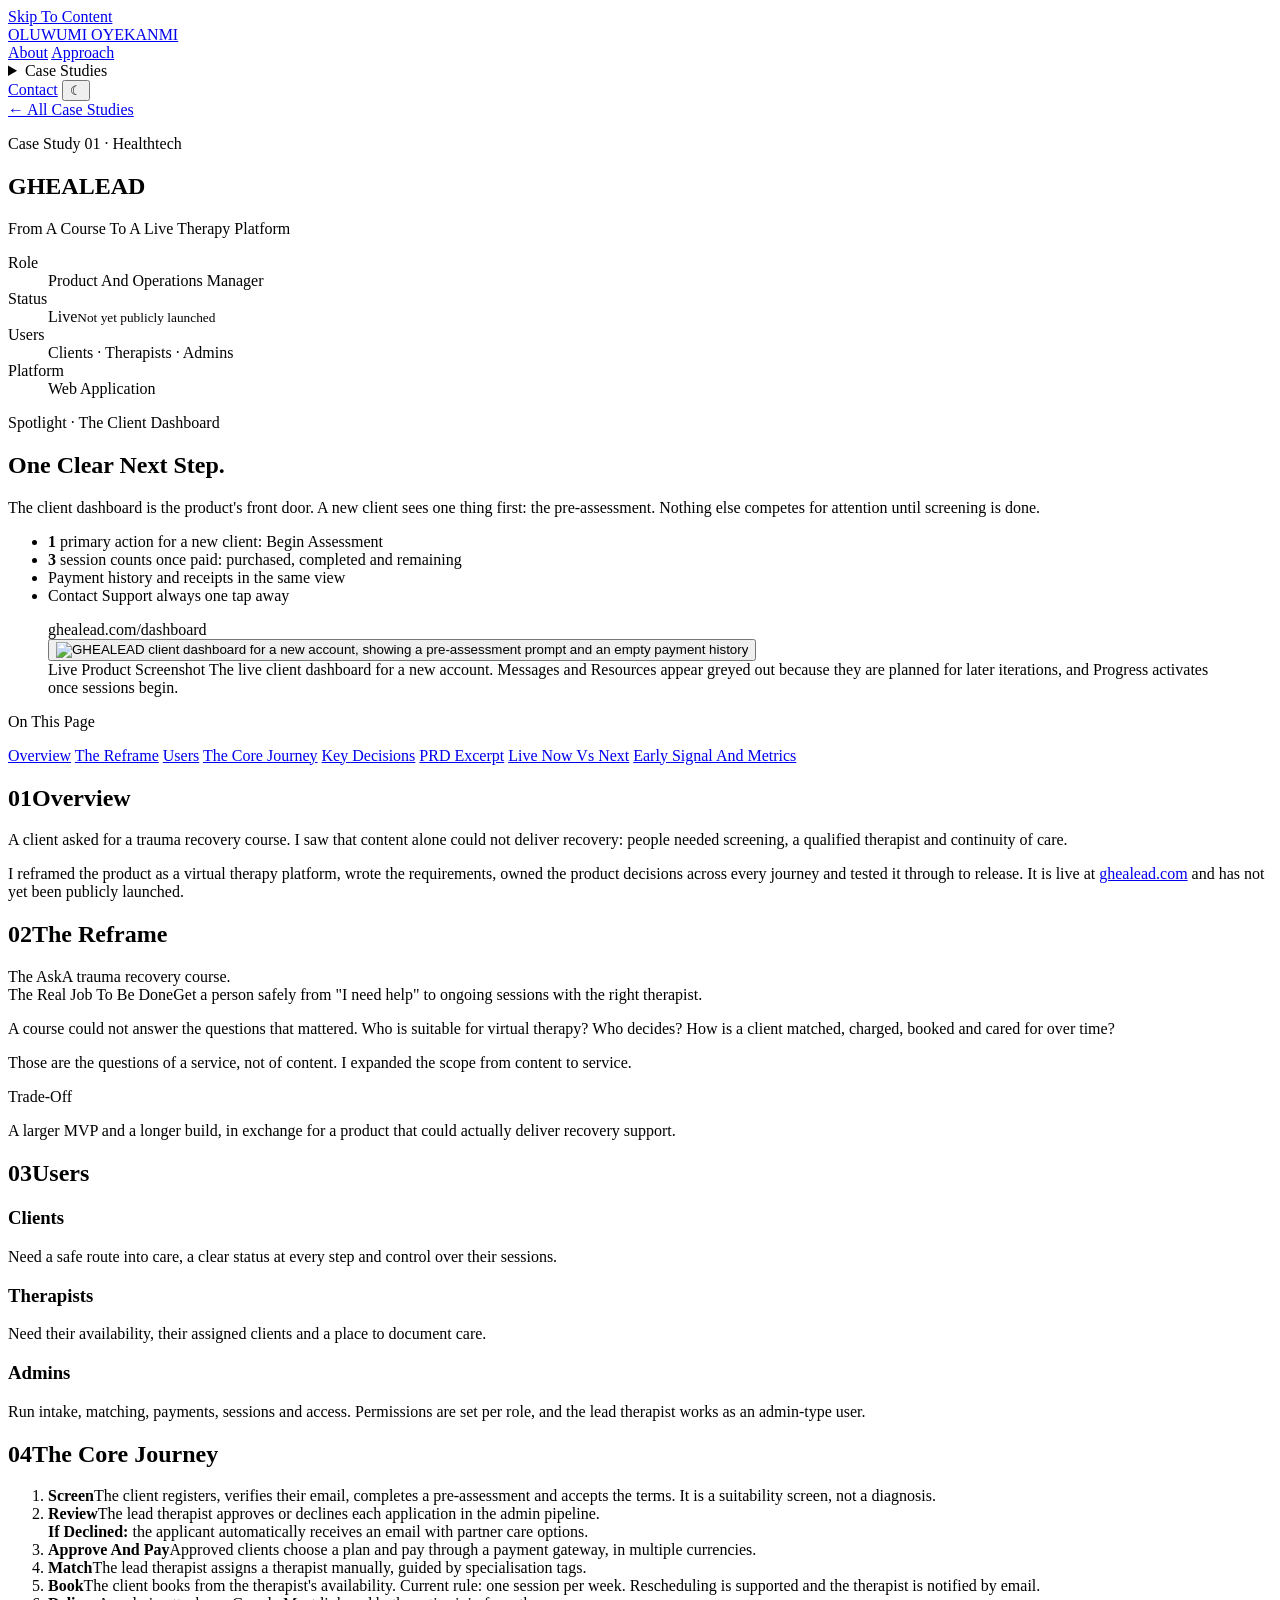
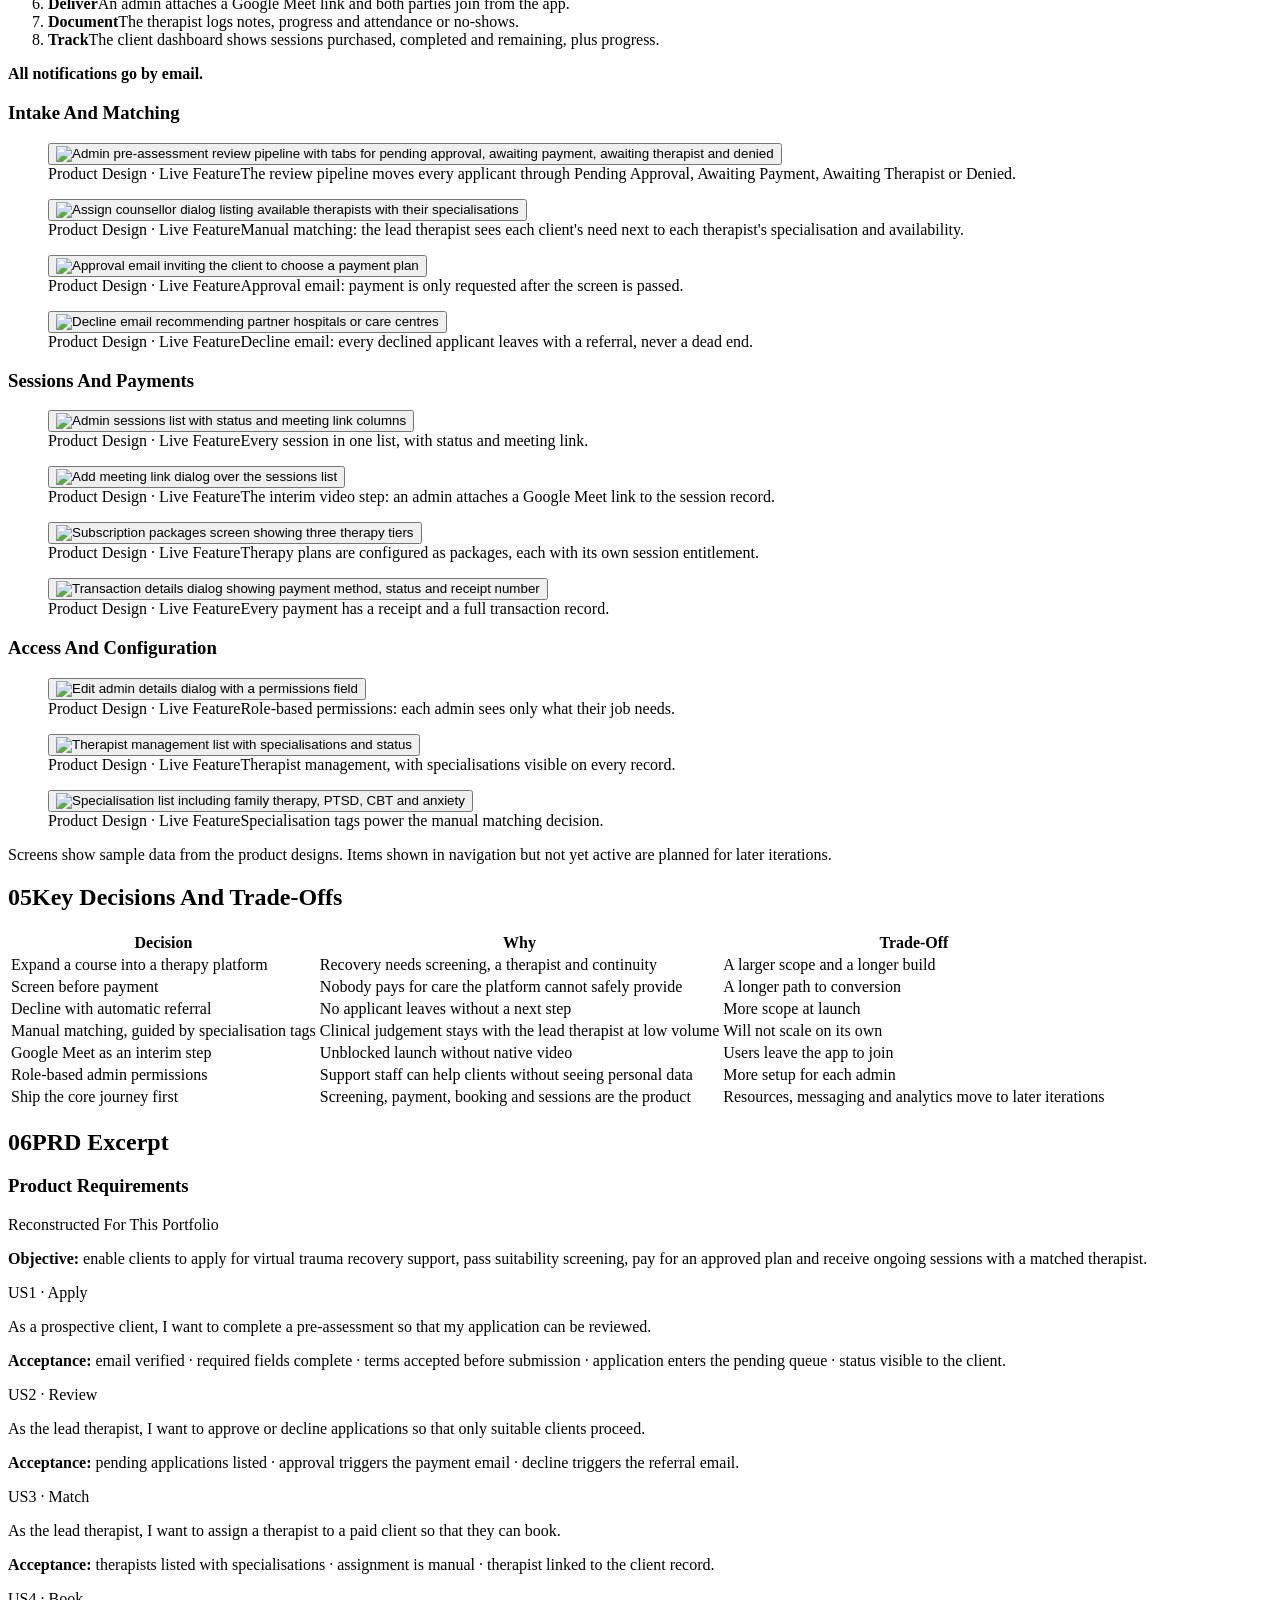
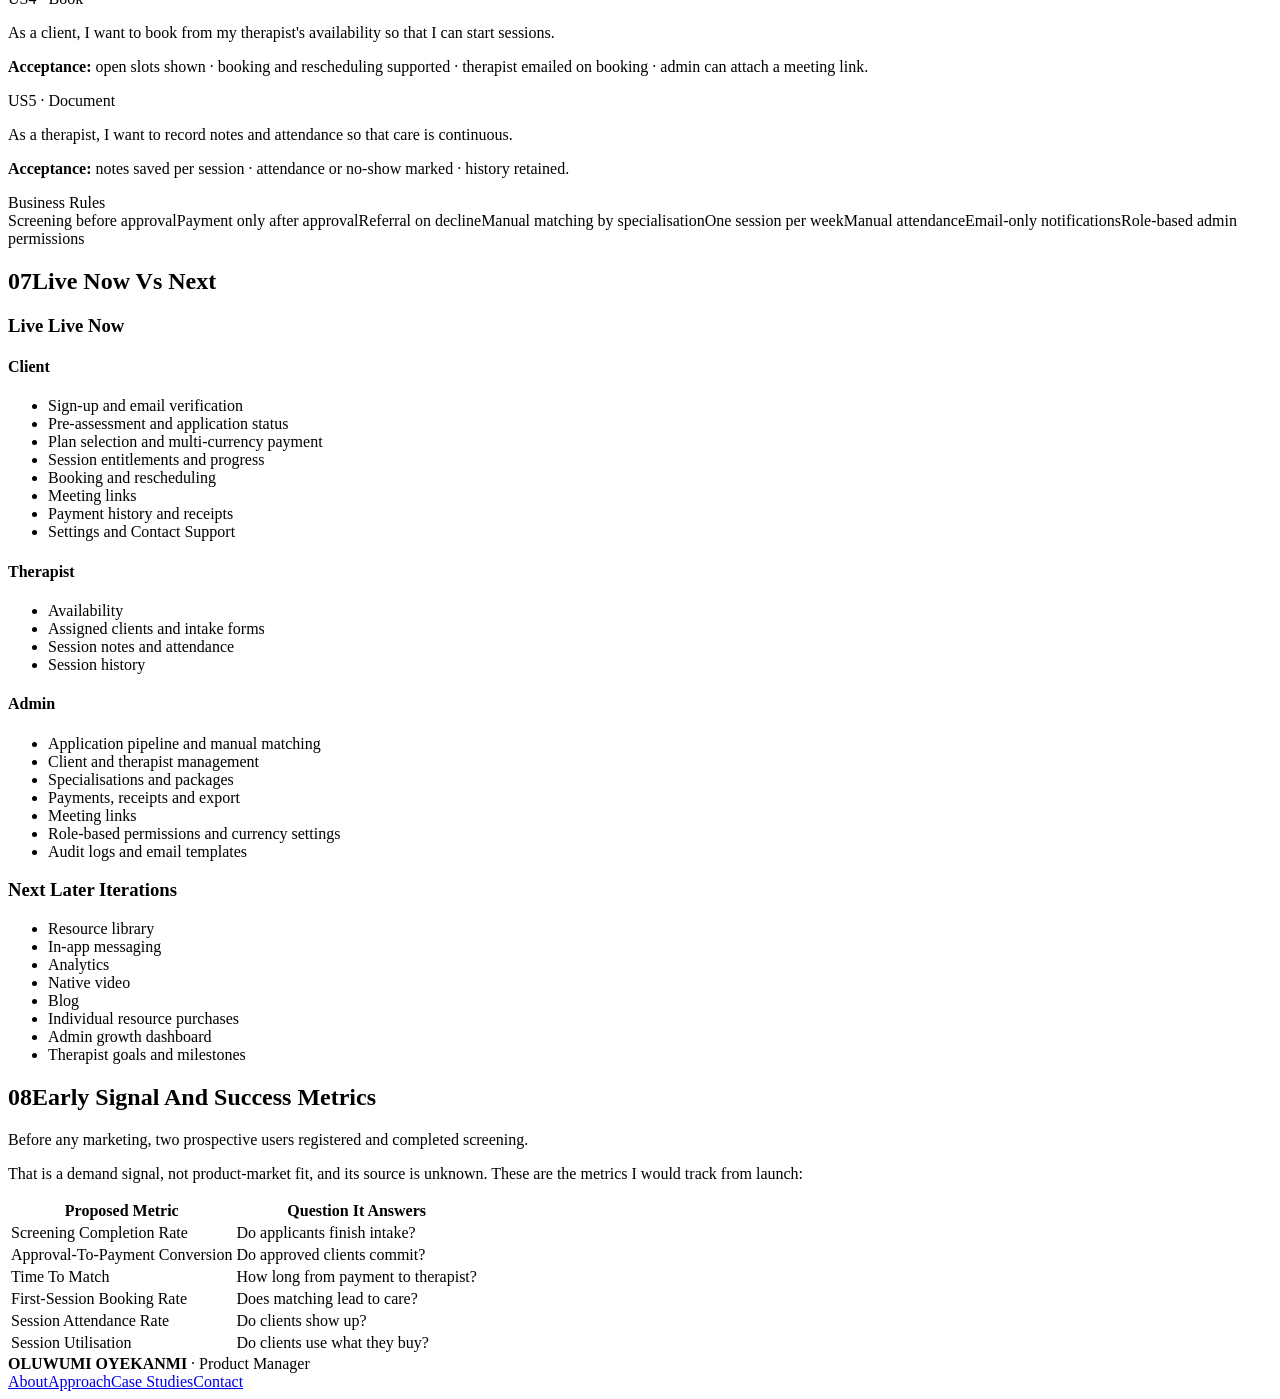
==== case-studies/ghealead.html @ 5e308096 "Add files via upload" ====
<!doctype html>
<html lang="en">
<head>
<meta charset="utf-8">
<meta name="viewport" content="width=device-width, initial-scale=1, viewport-fit=cover">
<title>GHEALEAD Case Study · Oluwumi Oyekanmi</title>
<meta name="claude:viewport-fit-sides" content="cover">
<meta name="description" content="How I reframed a trauma recovery course into a live virtual therapy platform: requirements, product decisions, MVP scope and launch metrics.">
<meta property="og:title" content="GHEALEAD Case Study · Oluwumi Oyekanmi">
<meta property="og:description" content="From a course to a live therapy platform.">
<link rel="preconnect" href="https://fonts.googleapis.com">
<link rel="preconnect" href="https://fonts.gstatic.com" crossorigin>
<link rel="stylesheet" href="https://fonts.googleapis.com/css2?family=Bricolage+Grotesque:opsz,wght@12..96,500..800&family=IBM+Plex+Mono:wght@400;500;600&family=Public+Sans:ital,wght@0,400;0,500;0,600;0,700;1,400&display=swap">
<link rel="stylesheet" href="../assets/css/style.css">
</head>
<body data-base="../">
<a class="skip" href="#main">Skip To Content</a>

<header class="site-header">
  <div class="wrap">
    <a class="brand" href="../">OLUWUMI OYEKANMI</a>
    <nav class="nav" aria-label="Main">
      <a class="hide-sm" href="../#about">About</a>
      <a class="hide-sm" href="../#approach">Approach</a>
      <details class="dropdown">
        <summary>Case Studies</summary>
        <div class="dropdown-menu" data-case-menu></div>
      </details>
      <a href="../#contact">Contact</a>
      <button class="theme-toggle" type="button" aria-label="Switch Theme">&#9790;</button>
    </nav>
  </div>
</header>

<main id="main">
  <section class="cs-hero">
    <div class="wrap">
      <a class="back" href="../#work">&larr; All Case Studies</a>
      <p class="eyebrow">Case Study 01 · Healthtech</p>
      <h1>GHEALEAD</h1>
      <p class="cs-sub">From A Course To A Live Therapy Platform</p>
      <dl class="cs-meta">
        <div><dt>Role</dt><dd>Product And Operations Manager</dd></div>
        <div><dt>Status</dt><dd><span class="status status-live">Live</span><small>Not yet publicly launched</small></dd></div>
        <div><dt>Users</dt><dd>Clients · Therapists · Admins</dd></div>
        <div><dt>Platform</dt><dd>Web Application</dd></div>
      </dl>
    </div>
  </section>


  <section class="spotlight">
    <div class="wrap">
      <div class="spot-text">
        <p class="eyebrow" style="color: var(--coral-ink)">Spotlight · The Client Dashboard</p>
        <h2>One Clear Next Step.</h2>
        <p>The client dashboard is the product's front door. A new client sees one thing first: the pre-assessment. Nothing else competes for attention until screening is done.</p>
        <ul class="spot-points">
          <li><b>1</b> primary action for a new client: Begin Assessment</li>
          <li><b>3</b> session counts once paid: purchased, completed and remaining</li>
          <li>Payment history and receipts in the same view</li>
          <li>Contact Support always one tap away</li>
        </ul>
      </div>
      <figure class="figure spot-visual">
        <div class="browser">
          <div class="browser-bar"><i></i><i></i><i></i><span>ghealead.com/dashboard</span></div>
          <button class="shot" type="button" aria-label="Enlarge screenshot"><img src="../assets/img/ghealead/client-dashboard.webp" alt="GHEALEAD client dashboard for a new account, showing a pre-assessment prompt and an empty payment history" width="1920" height="968"></button>
        </div>
        <figcaption>
          <span class="tagline"><span class="src src-real">Live Product Screenshot</span></span>
          <span>The live client dashboard for a new account. Messages and Resources appear greyed out because they are planned for later iterations, and Progress activates once sessions begin.</span>
        </figcaption>
      </figure>
    </div>
  </section>

  <div class="wrap cs-layout">
    <nav class="toc" aria-label="On This Page">
      <p>On This Page</p>
      <a href="#overview">Overview</a>
      <a href="#reframe">The Reframe</a>
      <a href="#users">Users</a>
      <a href="#journey">The Core Journey</a>
      <a href="#decisions">Key Decisions</a>
      <a href="#prd">PRD Excerpt</a>
      <a href="#scope">Live Now Vs Next</a>
      <a href="#metrics">Early Signal And Metrics</a>
    </nav>

    <article class="article">
      <section id="overview">
        <h2><span class="n">01</span>Overview</h2>
        <p class="lead">A client asked for a trauma recovery course. I saw that content alone could not deliver recovery: people needed screening, a qualified therapist and continuity of care.</p>
        <p>I reframed the product as a virtual therapy platform, wrote the requirements, owned the product decisions across every journey and tested it through to release. It is live at <a href="https://ghealead.com" rel="noopener">ghealead.com</a> and has not yet been publicly launched.</p>
      </section>

      <section id="reframe">
        <h2><span class="n">02</span>The Reframe</h2>
        <div class="reframe">
          <div><span class="k">The Ask</span><span class="v">A trauma recovery course.</span></div>
          <div class="is-real"><span class="k">The Real Job To Be Done</span><span class="v">Get a person safely from "I need help" to ongoing sessions with the right therapist.</span></div>
        </div>
        <p>A course could not answer the questions that mattered. Who is suitable for virtual therapy? Who decides? How is a client matched, charged, booked and cared for over time?</p>
        <p>Those are the questions of a service, not of content. I expanded the scope from content to service.</p>
        <div class="callout"><span class="label">Trade-Off</span><p>A larger MVP and a longer build, in exchange for a product that could actually deliver recovery support.</p></div>
      </section>

      <section id="users">
        <h2><span class="n">03</span>Users</h2>
        <div class="users">
          <div class="user"><h3>Clients</h3><p>Need a safe route into care, a clear status at every step and control over their sessions.</p></div>
          <div class="user"><h3>Therapists</h3><p>Need their availability, their assigned clients and a place to document care.</p></div>
          <div class="user"><h3>Admins</h3><p>Run intake, matching, payments, sessions and access. Permissions are set per role, and the lead therapist works as an admin-type user.</p></div>
        </div>
      </section>

      <section id="journey">
        <h2><span class="n">04</span>The Core Journey</h2>
        <ol class="journey">
          <li><b>Screen</b><span>The client registers, verifies their email, completes a pre-assessment and accepts the terms. It is a suitability screen, not a diagnosis.</span></li>
          <li><b>Review</b><span>The lead therapist approves or declines each application in the admin pipeline.</span>
            <div class="branch"><b>If Declined:</b> the applicant automatically receives an email with partner care options.</div></li>
          <li><b>Approve And Pay</b><span>Approved clients choose a plan and pay through a payment gateway, in multiple currencies.</span></li>
          <li><b>Match</b><span>The lead therapist assigns a therapist manually, guided by specialisation tags.</span></li>
          <li><b>Book</b><span>The client books from the therapist's availability. Current rule: one session per week. Rescheduling is supported and the therapist is notified by email.</span></li>
          <li><b>Deliver</b><span>An admin attaches a Google Meet link and both parties join from the app.</span></li>
          <li><b>Document</b><span>The therapist logs notes, progress and attendance or no-shows.</span></li>
          <li><b>Track</b><span>The client dashboard shows sessions purchased, completed and remaining, plus progress.</span></li>
        </ol>
        <p><strong>All notifications go by email.</strong></p>

        <h3>Intake And Matching</h3>
        <div class="gallery two">
          <figure class="figure">
            <button class="shot" type="button" aria-label="Enlarge screenshot"><img src="../assets/img/ghealead/admin-preassessment-pending.webp" alt="Admin pre-assessment review pipeline with tabs for pending approval, awaiting payment, awaiting therapist and denied" width="1431" height="1015" loading="lazy"></button>
            <figcaption><span class="tagline"><span class="src src-real">Product Design · Live Feature</span></span><span>The review pipeline moves every applicant through Pending Approval, Awaiting Payment, Awaiting Therapist or Denied.</span></figcaption>
          </figure>
          <figure class="figure">
            <button class="shot" type="button" aria-label="Enlarge screenshot"><img src="../assets/img/ghealead/admin-assign-therapist.webp" alt="Assign counsellor dialog listing available therapists with their specialisations" width="1430" height="1017" loading="lazy"></button>
            <figcaption><span class="tagline"><span class="src src-real">Product Design · Live Feature</span></span><span>Manual matching: the lead therapist sees each client's need next to each therapist's specialisation and availability.</span></figcaption>
          </figure>
        </div>
        <div class="email-pair">
          <figure class="figure">
            <button class="shot" type="button" aria-label="Enlarge screenshot"><img src="../assets/img/ghealead/email-approved.webp" alt="Approval email inviting the client to choose a payment plan" width="679" height="907" loading="lazy"></button>
            <figcaption><span class="tagline"><span class="src src-real">Product Design · Live Feature</span></span><span>Approval email: payment is only requested after the screen is passed.</span></figcaption>
          </figure>
          <figure class="figure">
            <button class="shot" type="button" aria-label="Enlarge screenshot"><img src="../assets/img/ghealead/email-declined.webp" alt="Decline email recommending partner hospitals or care centres" width="678" height="978" loading="lazy"></button>
            <figcaption><span class="tagline"><span class="src src-real">Product Design · Live Feature</span></span><span>Decline email: every declined applicant leaves with a referral, never a dead end.</span></figcaption>
          </figure>
        </div>

        <h3>Sessions And Payments</h3>
        <div class="gallery two">
          <figure class="figure">
            <button class="shot" type="button" aria-label="Enlarge screenshot"><img src="../assets/img/ghealead/admin-sessions.webp" alt="Admin sessions list with status and meeting link columns" width="1442" height="1024" loading="lazy"></button>
            <figcaption><span class="tagline"><span class="src src-real">Product Design · Live Feature</span></span><span>Every session in one list, with status and meeting link.</span></figcaption>
          </figure>
          <figure class="figure">
            <button class="shot" type="button" aria-label="Enlarge screenshot"><img src="../assets/img/ghealead/admin-add-meeting-link.webp" alt="Add meeting link dialog over the sessions list" width="1442" height="1024" loading="lazy"></button>
            <figcaption><span class="tagline"><span class="src src-real">Product Design · Live Feature</span></span><span>The interim video step: an admin attaches a Google Meet link to the session record.</span></figcaption>
          </figure>
          <figure class="figure">
            <button class="shot" type="button" aria-label="Enlarge screenshot"><img src="../assets/img/ghealead/admin-packages.webp" alt="Subscription packages screen showing three therapy tiers" width="1438" height="1026" loading="lazy"></button>
            <figcaption><span class="tagline"><span class="src src-real">Product Design · Live Feature</span></span><span>Therapy plans are configured as packages, each with its own session entitlement.</span></figcaption>
          </figure>
          <figure class="figure">
            <button class="shot" type="button" aria-label="Enlarge screenshot"><img src="../assets/img/ghealead/admin-receipt.webp" alt="Transaction details dialog showing payment method, status and receipt number" width="1440" height="1023" loading="lazy"></button>
            <figcaption><span class="tagline"><span class="src src-real">Product Design · Live Feature</span></span><span>Every payment has a receipt and a full transaction record.</span></figcaption>
          </figure>
        </div>

        <h3>Access And Configuration</h3>
        <div class="gallery">
          <figure class="figure">
            <button class="shot" type="button" aria-label="Enlarge screenshot"><img src="../assets/img/ghealead/admin-edit-permissions.webp" alt="Edit admin details dialog with a permissions field" width="1442" height="1023" loading="lazy"></button>
            <figcaption><span class="tagline"><span class="src src-real">Product Design · Live Feature</span></span><span>Role-based permissions: each admin sees only what their job needs.</span></figcaption>
          </figure>
          <figure class="figure">
            <button class="shot" type="button" aria-label="Enlarge screenshot"><img src="../assets/img/ghealead/admin-therapists.webp" alt="Therapist management list with specialisations and status" width="1440" height="1025" loading="lazy"></button>
            <figcaption><span class="tagline"><span class="src src-real">Product Design · Live Feature</span></span><span>Therapist management, with specialisations visible on every record.</span></figcaption>
          </figure>
          <figure class="figure">
            <button class="shot" type="button" aria-label="Enlarge screenshot"><img src="../assets/img/ghealead/admin-specialisations.webp" alt="Specialisation list including family therapy, PTSD, CBT and anxiety" width="1440" height="1021" loading="lazy"></button>
            <figcaption><span class="tagline"><span class="src src-real">Product Design · Live Feature</span></span><span>Specialisation tags power the manual matching decision.</span></figcaption>
          </figure>
        </div>
        <p class="footnote">Screens show sample data from the product designs. Items shown in navigation but not yet active are planned for later iterations.</p>
      </section>

      <section id="decisions">
        <h2><span class="n">05</span>Key Decisions And Trade-Offs</h2>
        <div class="table-wrap">
          <table>
            <thead><tr><th>Decision</th><th>Why</th><th>Trade-Off</th></tr></thead>
            <tbody>
              <tr><td>Expand a course into a therapy platform</td><td>Recovery needs screening, a therapist and continuity</td><td>A larger scope and a longer build</td></tr>
              <tr><td>Screen before payment</td><td>Nobody pays for care the platform cannot safely provide</td><td>A longer path to conversion</td></tr>
              <tr><td>Decline with automatic referral</td><td>No applicant leaves without a next step</td><td>More scope at launch</td></tr>
              <tr><td>Manual matching, guided by specialisation tags</td><td>Clinical judgement stays with the lead therapist at low volume</td><td>Will not scale on its own</td></tr>
              <tr><td>Google Meet as an interim step</td><td>Unblocked launch without native video</td><td>Users leave the app to join</td></tr>
              <tr><td>Role-based admin permissions</td><td>Support staff can help clients without seeing personal data</td><td>More setup for each admin</td></tr>
              <tr><td>Ship the core journey first</td><td>Screening, payment, booking and sessions are the product</td><td>Resources, messaging and analytics move to later iterations</td></tr>
            </tbody>
          </table>
        </div>
      </section>

      <section id="prd">
        <h2><span class="n">06</span>PRD Excerpt</h2>
        <div class="prd">
          <div class="prd-head"><h3>Product Requirements</h3><span class="src src-diagram">Reconstructed For This Portfolio</span></div>
          <p><strong>Objective:</strong> enable clients to apply for virtual trauma recovery support, pass suitability screening, pay for an approved plan and receive ongoing sessions with a matched therapist.</p>
          <div class="story"><span class="id">US1 · Apply</span><p>As a prospective client, I want to complete a pre-assessment so that my application can be reviewed.</p><p class="ac"><strong>Acceptance:</strong> email verified · required fields complete · terms accepted before submission · application enters the pending queue · status visible to the client.</p></div>
          <div class="story"><span class="id">US2 · Review</span><p>As the lead therapist, I want to approve or decline applications so that only suitable clients proceed.</p><p class="ac"><strong>Acceptance:</strong> pending applications listed · approval triggers the payment email · decline triggers the referral email.</p></div>
          <div class="story"><span class="id">US3 · Match</span><p>As the lead therapist, I want to assign a therapist to a paid client so that they can book.</p><p class="ac"><strong>Acceptance:</strong> therapists listed with specialisations · assignment is manual · therapist linked to the client record.</p></div>
          <div class="story"><span class="id">US4 · Book</span><p>As a client, I want to book from my therapist's availability so that I can start sessions.</p><p class="ac"><strong>Acceptance:</strong> open slots shown · booking and rescheduling supported · therapist emailed on booking · admin can attach a meeting link.</p></div>
          <div class="story"><span class="id">US5 · Document</span><p>As a therapist, I want to record notes and attendance so that care is continuous.</p><p class="ac"><strong>Acceptance:</strong> notes saved per session · attendance or no-show marked · history retained.</p></div>
          <div class="story"><span class="id">Business Rules</span>
            <div class="rules"><span>Screening before approval</span><span>Payment only after approval</span><span>Referral on decline</span><span>Manual matching by specialisation</span><span>One session per week</span><span>Manual attendance</span><span>Email-only notifications</span><span>Role-based admin permissions</span></div>
          </div>
        </div>
      </section>

      <section id="scope">
        <h2><span class="n">07</span>Live Now Vs Next</h2>
        <div class="scope">
          <div class="live">
            <h3><span class="status status-live">Live</span> Live Now</h3>
            <div><h4>Client</h4><ul><li>Sign-up and email verification</li><li>Pre-assessment and application status</li><li>Plan selection and multi-currency payment</li><li>Session entitlements and progress</li><li>Booking and rescheduling</li><li>Meeting links</li><li>Payment history and receipts</li><li>Settings and Contact Support</li></ul></div>
            <div><h4>Therapist</h4><ul><li>Availability</li><li>Assigned clients and intake forms</li><li>Session notes and attendance</li><li>Session history</li></ul></div>
            <div><h4>Admin</h4><ul><li>Application pipeline and manual matching</li><li>Client and therapist management</li><li>Specialisations and packages</li><li>Payments, receipts and export</li><li>Meeting links</li><li>Role-based permissions and currency settings</li><li>Audit logs and email templates</li></ul></div>
          </div>
          <div class="next">
            <h3><span class="status status-concept">Next</span> Later Iterations</h3>
            <ul><li>Resource library</li><li>In-app messaging</li><li>Analytics</li><li>Native video</li><li>Blog</li><li>Individual resource purchases</li><li>Admin growth dashboard</li><li>Therapist goals and milestones</li></ul>
          </div>
        </div>
      </section>

      <section id="metrics">
        <h2><span class="n">08</span>Early Signal And Success Metrics</h2>
        <p class="lead">Before any marketing, two prospective users registered and completed screening.</p>
        <p>That is a demand signal, not product-market fit, and its source is unknown. These are the metrics I would track from launch:</p>
        <div class="table-wrap">
          <table>
            <thead><tr><th>Proposed Metric</th><th>Question It Answers</th></tr></thead>
            <tbody>
              <tr><td>Screening Completion Rate</td><td>Do applicants finish intake?</td></tr>
              <tr><td>Approval-To-Payment Conversion</td><td>Do approved clients commit?</td></tr>
              <tr><td>Time To Match</td><td>How long from payment to therapist?</td></tr>
              <tr><td>First-Session Booking Rate</td><td>Does matching lead to care?</td></tr>
              <tr><td>Session Attendance Rate</td><td>Do clients show up?</td></tr>
              <tr><td>Session Utilisation</td><td>Do clients use what they buy?</td></tr>
            </tbody>
          </table>
        </div>
      </section>

      <div class="next-case" data-next-case="ghealead"></div>
    </article>
  </div>
</main>

<footer class="site-footer">
  <div class="wrap">
    <span><strong style="color: var(--band-ink)">OLUWUMI OYEKANMI</strong> · Product Manager</span>
    <nav aria-label="Footer">
      <a href="../#about">About</a><a href="../#approach">Approach</a><a href="../#work">Case Studies</a><a href="../#contact">Contact</a>
    </nav>
  </div>
</footer>

<script src="../assets/js/projects.js"></script>
<script src="../assets/js/site.js"></script>
</body>
</html>
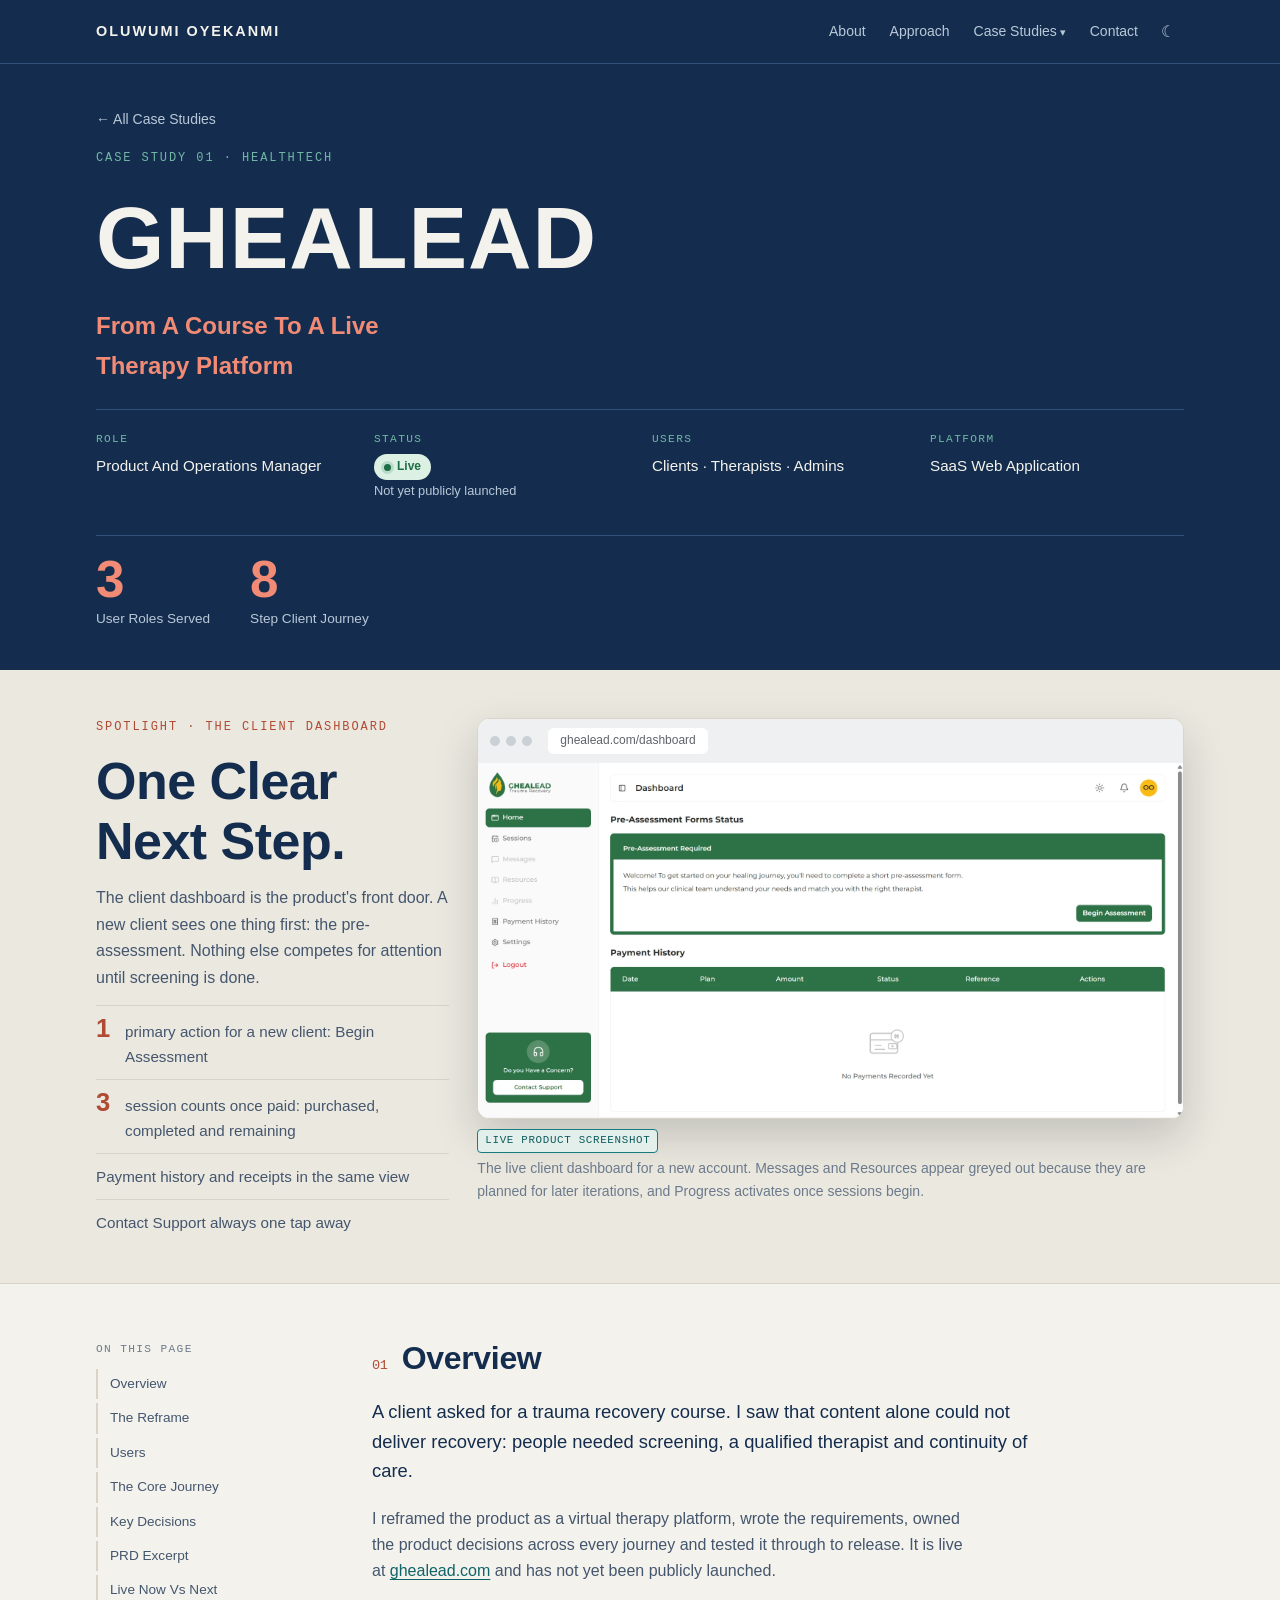
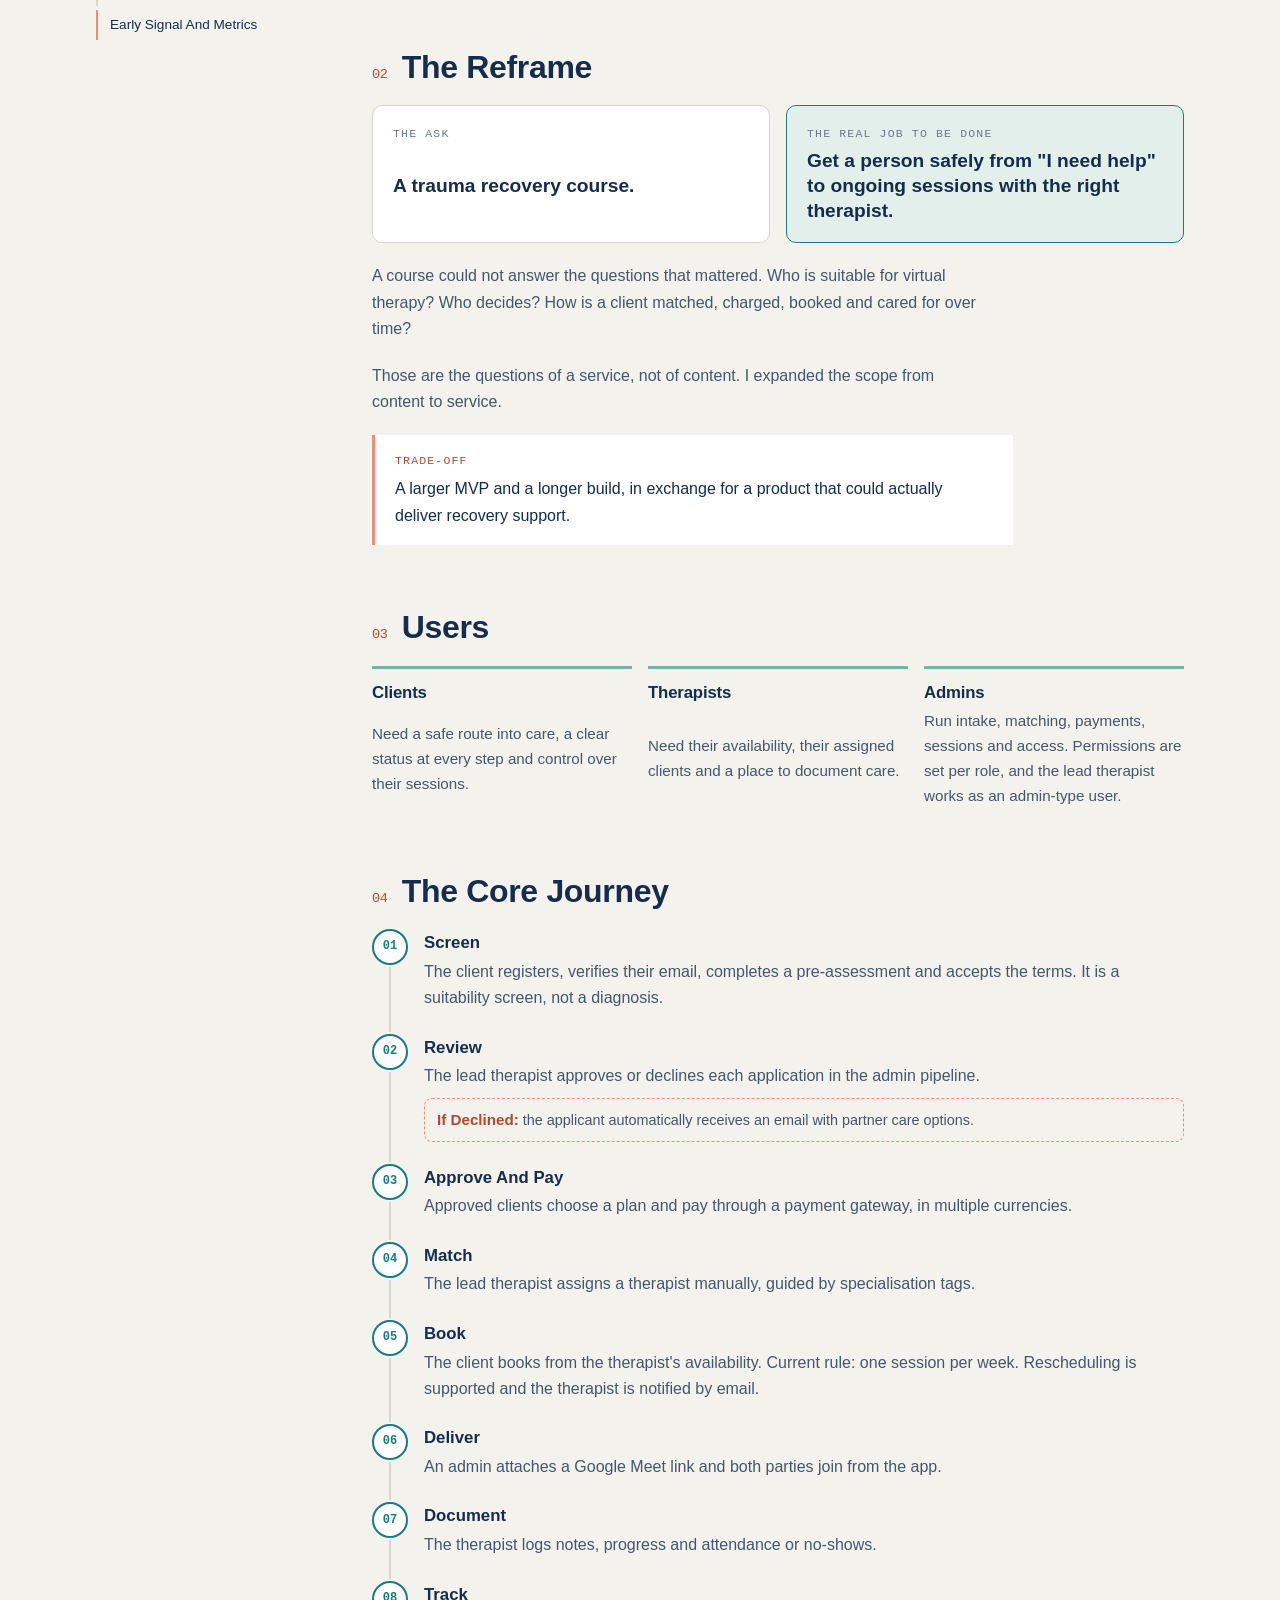
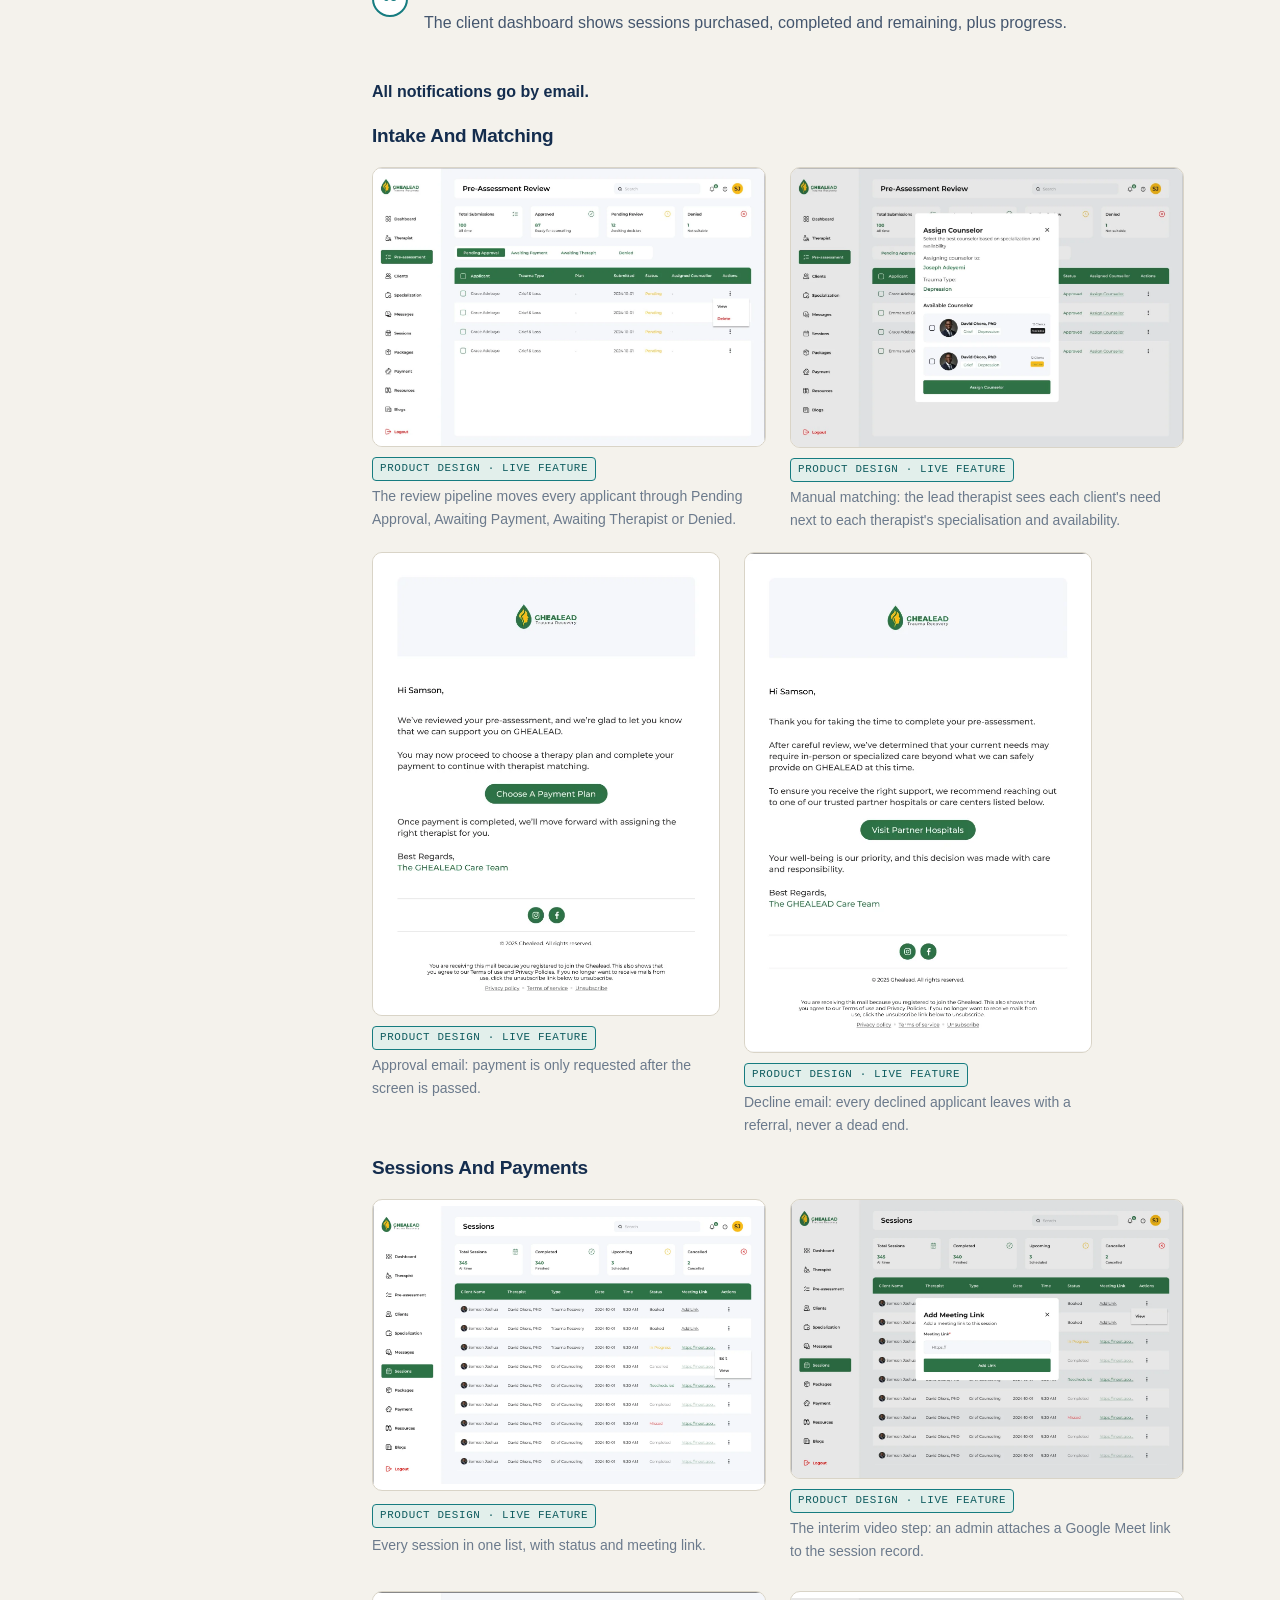
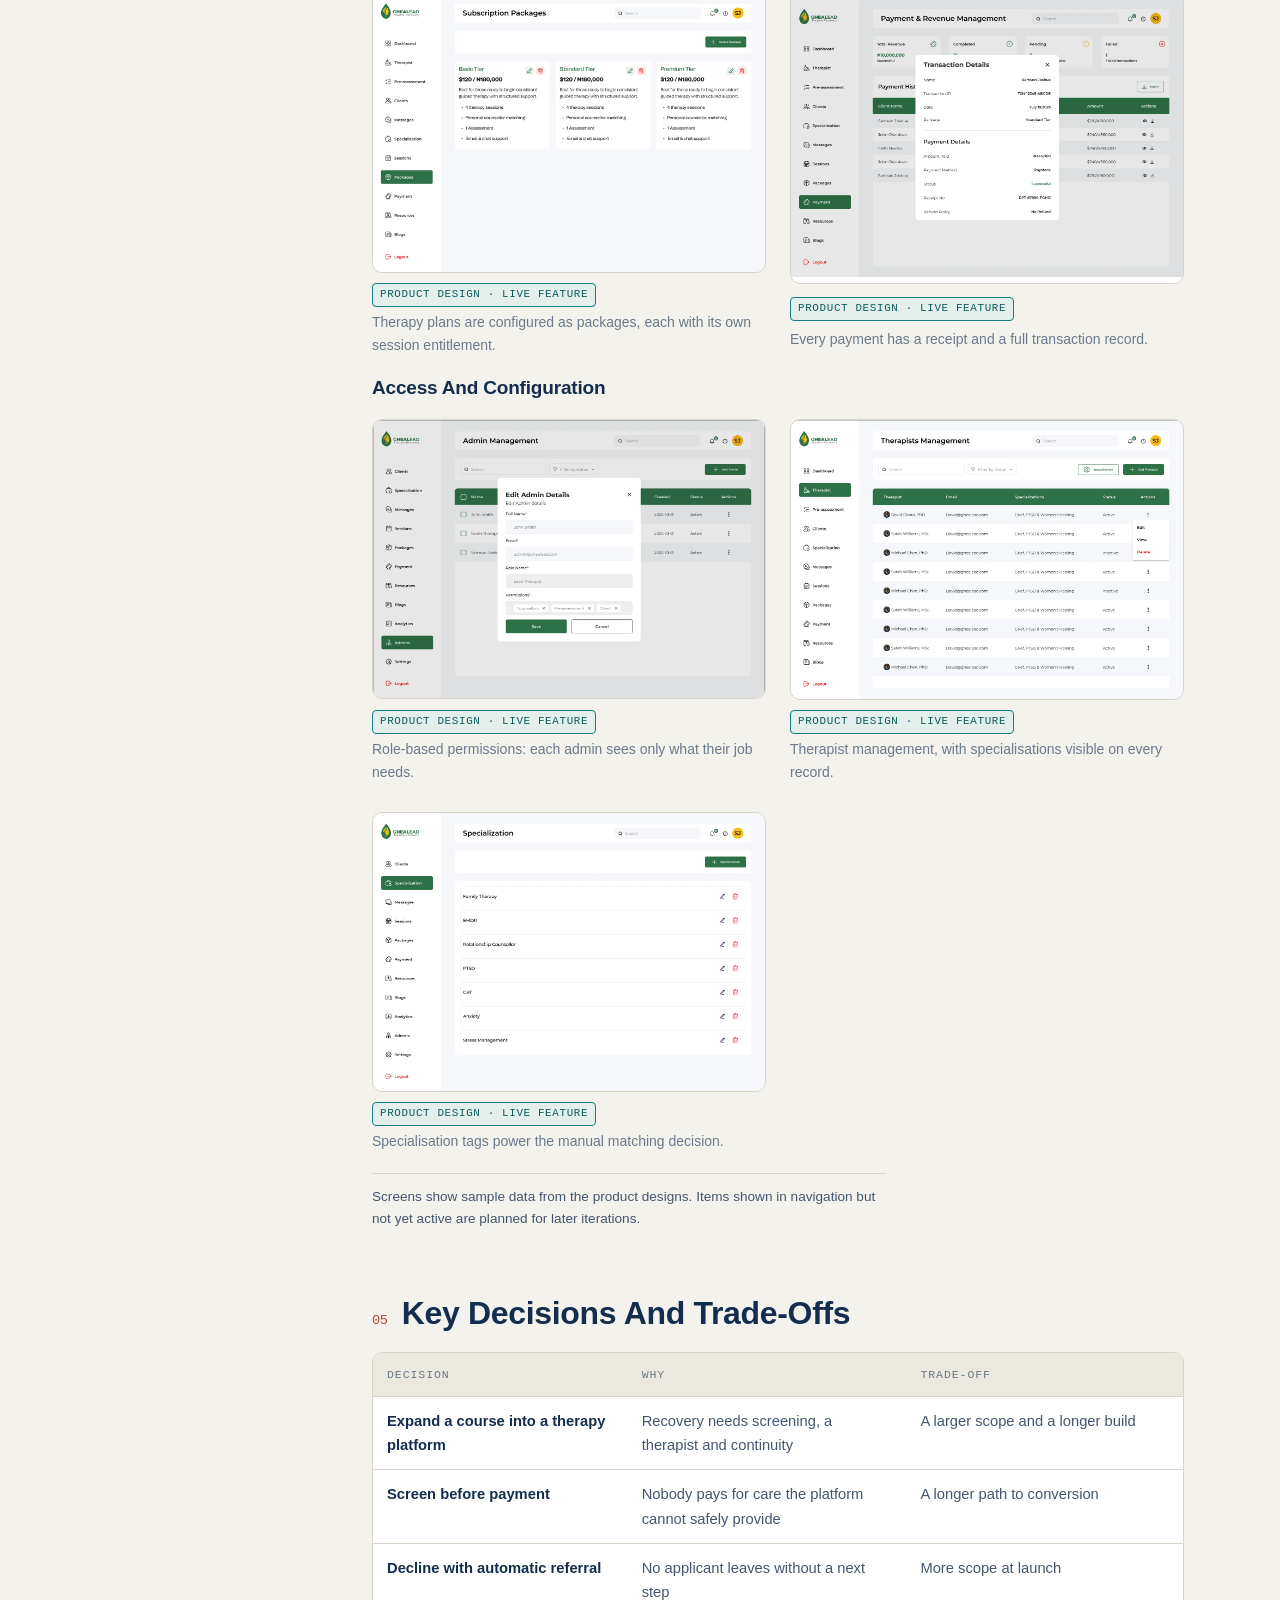
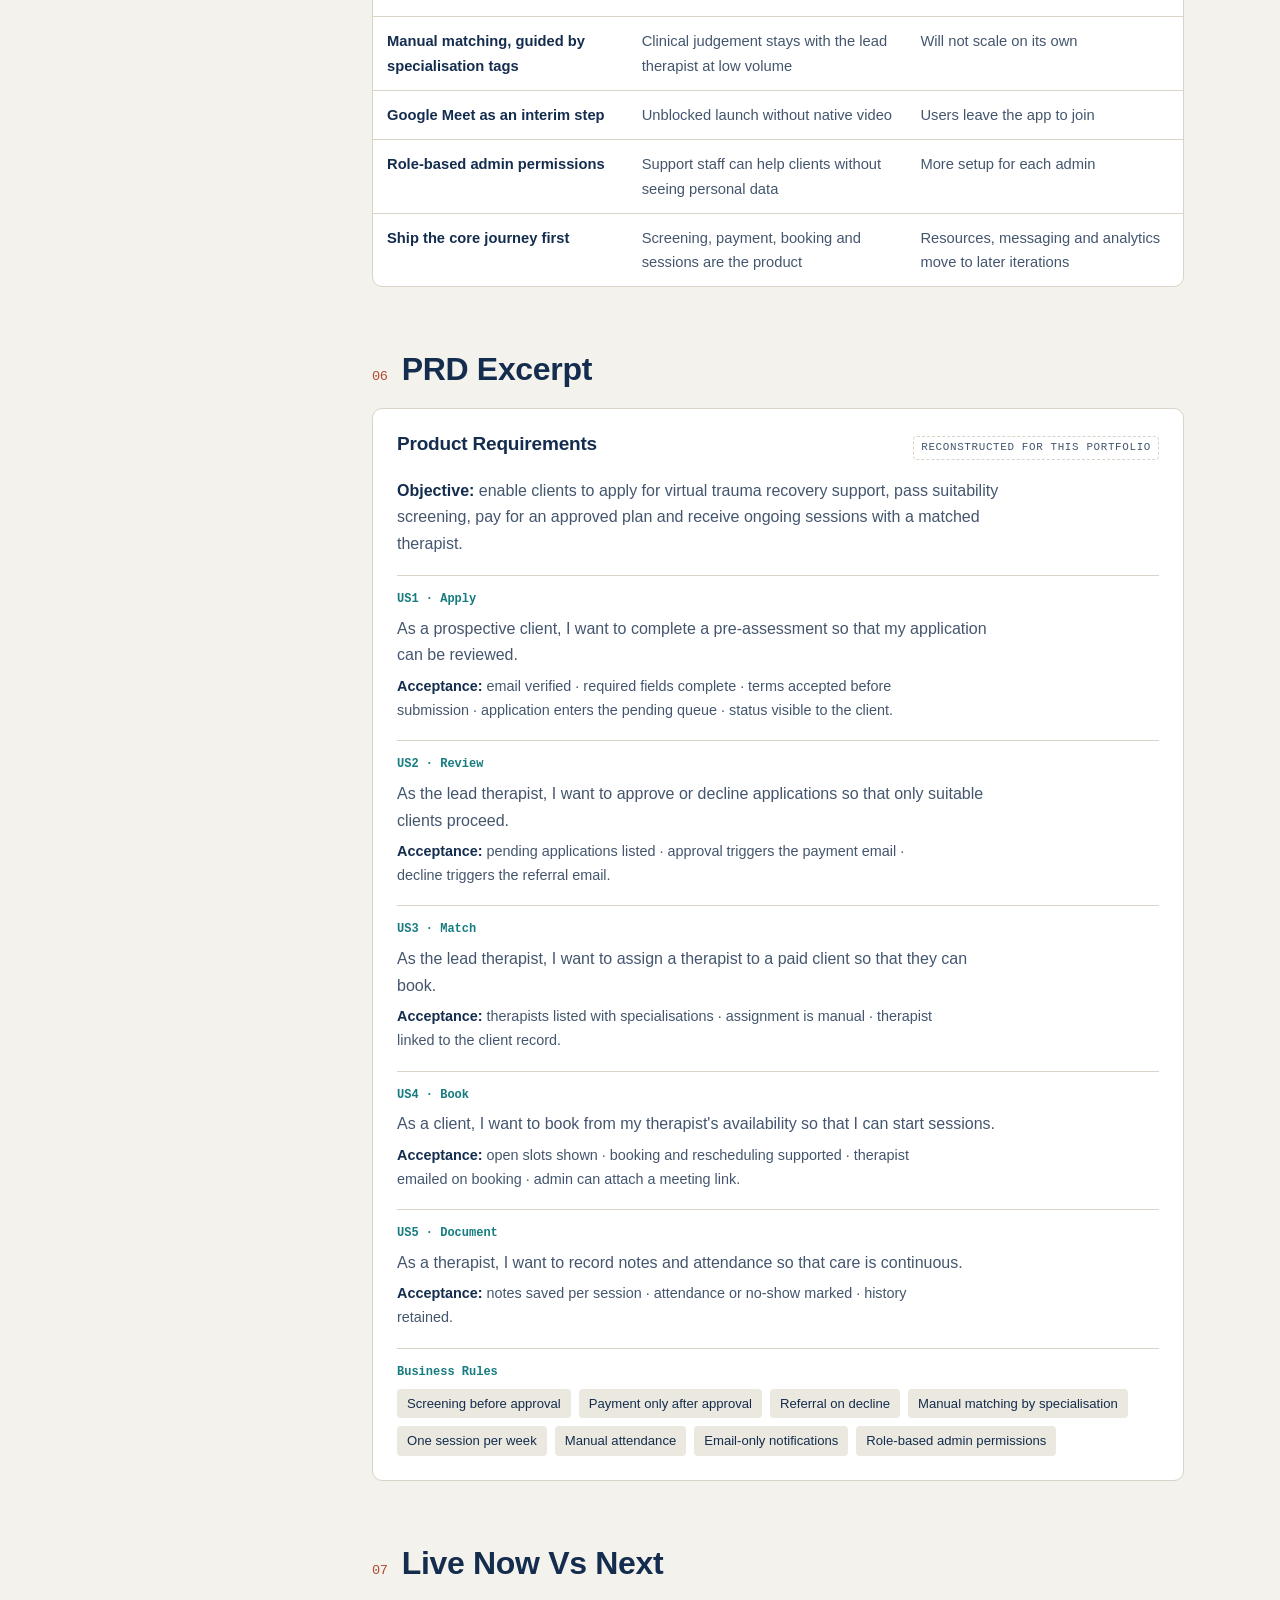
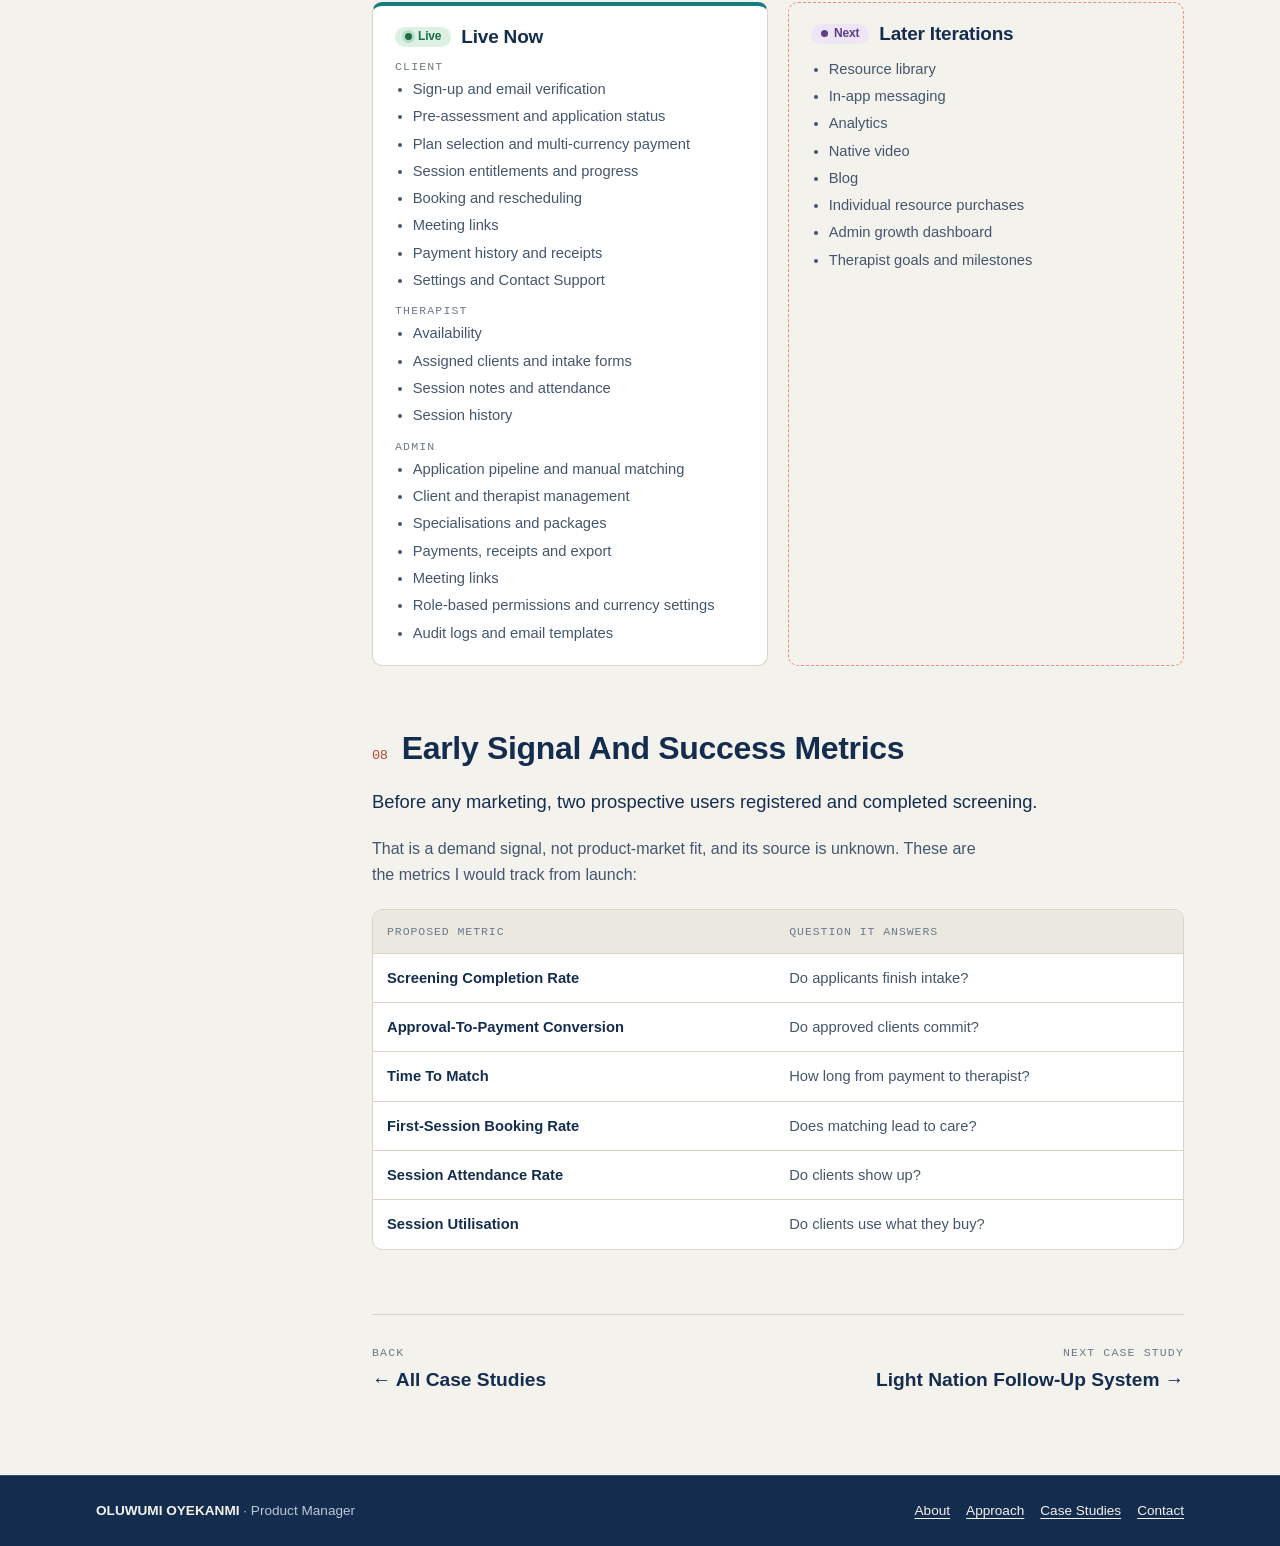
==== commit 091fb984: "Update ghealead.html" ====
--- a/case-studies/ghealead.html
+++ b/case-studies/ghealead.html
@@ -43,7 +43,7 @@
         <div><dt>Role</dt><dd>Product And Operations Manager</dd></div>
         <div><dt>Status</dt><dd><span class="status status-live">Live</span><small>Not yet publicly launched</small></dd></div>
         <div><dt>Users</dt><dd>Clients · Therapists · Admins</dd></div>
-        <div><dt>Platform</dt><dd>Web Application</dd></div>
+        <div><dt>Platform</dt><dd>SaaS Web Application</dd></div>
       </dl>
     </div>
   </section>
--- a/assets/css/style.css
+++ b/assets/css/style.css
@@ -0,0 +1,454 @@
+/* Layout concept: a navy masthead band, then an ivory reading column with numbered sections; case studies use a sticky contents rail beside a 68ch article. */
+:root {
+  --navy: #142D4E;
+  --navy-2: #1C3A62;
+  --teal: #167C80;
+  --sage: #72B7A5;
+  --coral: #F18B75;
+
+  --bg: #F4F2EC;
+  --surface: #FFFFFF;
+  --surface-2: #EBE8DF;
+  --ink: #142D4E;
+  --ink-2: #44566E;
+  --ink-3: #6B7A8C;
+  --line: #D9D4C7;
+  --accent: #167C80;
+  --accent-ink: #FFFFFF;
+  --link: #0F6468;
+  --coral-ink: #B04A33;
+  --chip-bg: #E2EFEB;
+  --chip-ink: #0F5C5F;
+
+  --live-bg: #DDF0E4; --live-ink: #1C6E45;
+  --done-bg: #E1E8F3; --done-ink: #33527F;
+  --dev-bg: #FBEAD0; --dev-ink: #8A5208;
+  --concept-bg: #EEE6F6; --concept-ink: #5B3E86;
+  --arch-bg: #ECEBE6; --arch-ink: #5F5E5A;
+
+  --band-bg: #142D4E;
+  --band-ink: #F4F2EC;
+  --band-ink-2: #B9C8D8;
+  --band-line: #33507A;
+  --thumb-frame: #FFFFFF;
+
+  --font-display: "Bricolage Grotesque", "Avenir Next", "Segoe UI", sans-serif;
+  --font-body: "Public Sans", "Helvetica Neue", Arial, sans-serif;
+  --font-mono: "IBM Plex Mono", ui-monospace, "SFMono-Regular", Menlo, monospace;
+
+  --step--1: 0.8125rem;
+  --step-0: 1rem;
+  --step-1: 1.1875rem;
+  --step-2: 1.5rem;
+  --step-3: 2rem;
+  --step-4: clamp(2.25rem, 5vw, 3.25rem);
+  --step-5: clamp(2.75rem, 8vw, 5.5rem);
+
+  --radius: 10px;
+  --max: 1120px;
+  --gutter-l: max(16px, env(safe-area-inset-left, 0px));
+  --gutter-r: max(16px, env(safe-area-inset-right, 0px));
+}
+
+@media (prefers-color-scheme: dark) {
+  :root:not([data-theme="light"]) {
+    --bg: #0D1828; --surface: #142338; --surface-2: #1A2C45;
+    --ink: #EDF1F6; --ink-2: #B4C1D1; --ink-3: #8797AA; --line: #2A3D58;
+    --accent: #3BA9AD; --accent-ink: #06222A; --link: #6CCBCE; --coral-ink: #F39A86;
+    --chip-bg: #183B42; --chip-ink: #9BDCD5;
+    --live-bg: #173B2A; --live-ink: #86D9A8;
+    --done-bg: #1D2D47; --done-ink: #A9C1E6;
+    --dev-bg: #3A2A10; --dev-ink: #F2C27A;
+    --concept-bg: #2C2242; --concept-ink: #CDB8EE;
+    --arch-bg: #2A2A28; --arch-ink: #C9C7BF;
+    --band-bg: #0A1422; --band-ink: #EDF1F6; --band-ink-2: #A7B6C8; --band-line: #253A57; --thumb-frame: #000000;
+    color-scheme: dark;
+  }
+}
+:root[data-theme="dark"] {
+  --bg: #0D1828; --surface: #142338; --surface-2: #1A2C45;
+  --ink: #EDF1F6; --ink-2: #B4C1D1; --ink-3: #8797AA; --line: #2A3D58;
+  --accent: #3BA9AD; --accent-ink: #06222A; --link: #6CCBCE; --coral-ink: #F39A86;
+  --chip-bg: #183B42; --chip-ink: #9BDCD5;
+  --live-bg: #173B2A; --live-ink: #86D9A8;
+  --done-bg: #1D2D47; --done-ink: #A9C1E6;
+  --dev-bg: #3A2A10; --dev-ink: #F2C27A;
+  --concept-bg: #2C2242; --concept-ink: #CDB8EE;
+  --arch-bg: #2A2A28; --arch-ink: #C9C7BF;
+  --band-bg: #0A1422; --band-ink: #EDF1F6; --band-ink-2: #A7B6C8; --band-line: #253A57; --thumb-frame: #000000;
+  color-scheme: dark;
+}
+
+*, *::before, *::after { box-sizing: border-box; }
+html { scroll-behavior: smooth; }
+@media (prefers-reduced-motion: reduce) { html { scroll-behavior: auto; } * { transition: none !important; animation: none !important; } }
+body {
+  margin: 0;
+  background: var(--bg);
+  color: var(--ink);
+  font-family: var(--font-body);
+  font-size: var(--step-0);
+  line-height: 1.65;
+  -webkit-font-smoothing: antialiased;
+}
+body::before { content: ""; position: fixed; inset: 0 0 auto; height: env(safe-area-inset-top, 0px); z-index: 60; background: var(--band-bg); }
+img { max-width: 100%; height: auto; display: block; }
+a { color: var(--link); text-underline-offset: 3px; }
+a:focus-visible, button:focus-visible, summary:focus-visible { outline: 3px solid var(--coral); outline-offset: 3px; border-radius: 4px; }
+h1, h2, h3, h4 { font-family: var(--font-display); line-height: 1.15; text-wrap: balance; margin: 0; letter-spacing: -0.01em; }
+p { margin: 0; }
+.wrap { max-width: var(--max); margin-inline: auto; padding-left: var(--gutter-l); padding-right: var(--gutter-r); }
+.mono { font-family: var(--font-mono); }
+.skip { position: absolute; left: -999px; top: 0; background: var(--surface); color: var(--ink); padding: 8px 12px; z-index: 100; }
+.skip:focus { left: 16px; top: 16px; }
+
+/* ---------- Header ---------- */
+.site-header {
+  position: sticky; top: env(safe-area-inset-top, 0px); z-index: 50;
+  background: var(--band-bg); color: var(--band-ink);
+  border-bottom: 1px solid var(--band-line);
+}
+.site-header .wrap { display: flex; align-items: center; justify-content: space-between; gap: 16px; padding-block: 14px; }
+.brand { font-family: var(--font-display); font-weight: 700; letter-spacing: 0.14em; font-size: 0.9rem; color: var(--band-ink); text-decoration: none; white-space: nowrap; }
+.nav { display: flex; align-items: center; gap: 4px; flex-wrap: wrap; justify-content: flex-end; }
+.nav a, .nav summary, .theme-toggle {
+  color: var(--band-ink-2); text-decoration: none; font-size: 0.875rem; padding: 6px 10px; border-radius: 6px;
+  background: none; border: 0; font-family: inherit; cursor: pointer; list-style: none;
+}
+.nav a:hover, .nav summary:hover, .theme-toggle:hover { color: var(--band-ink); background: var(--navy-2); }
+.nav summary::-webkit-details-marker { display: none; }
+.dropdown { position: relative; }
+.dropdown summary::after { content: " \25BE"; font-size: 0.75em; }
+.dropdown-menu {
+  position: absolute; right: 0; top: calc(100% + 8px); min-width: 280px;
+  background: var(--surface); color: var(--ink); border: 1px solid var(--line); border-radius: var(--radius);
+  padding: 6px; box-shadow: 0 12px 32px rgba(10, 20, 34, 0.18); display: grid; gap: 2px;
+}
+.dropdown-menu a { color: var(--ink); display: grid; gap: 0; padding: 8px 10px; }
+.dropdown-menu a:hover { background: var(--surface-2); color: var(--ink); }
+.dropdown-menu small { color: var(--ink-3); font-size: 0.75rem; }
+.theme-toggle { font-size: 1rem; line-height: 1; padding: 6px 9px; }
+@media (max-width: 640px) {
+  .nav .hide-sm { display: none; }
+  .dropdown-menu { right: -60px; min-width: 250px; }
+}
+
+/* ---------- Hero ---------- */
+.hero { background: var(--band-bg); color: var(--band-ink); }
+.hero .wrap { padding-block: 64px 56px; display: grid; gap: 28px; }
+.eyebrow { font-family: var(--font-mono); font-size: 0.75rem; letter-spacing: 0.16em; text-transform: uppercase; color: var(--sage); }
+.hero-name { font-family: var(--font-display); font-weight: 800; font-size: var(--step-5); letter-spacing: 0.02em; line-height: 0.95; text-transform: uppercase; }
+.hero-name span { display: block; }
+.hero-name span:last-child { color: var(--coral); }
+.hero-title { display: flex; flex-wrap: wrap; align-items: center; gap: 10px 16px; }
+.role-pill { background: var(--coral); color: var(--navy); font-weight: 700; font-size: 0.875rem; padding: 4px 12px; border-radius: 4px; }
+.specialties { color: var(--band-ink-2); font-size: 0.9rem; }
+.hero-line { font-family: var(--font-display); font-weight: 600; font-size: var(--step-4); max-width: 20ch; line-height: 1.12; text-wrap: balance; }
+.hero-intro { display: grid; gap: 12px; max-width: 60ch; color: var(--band-ink-2); font-size: var(--step-1); line-height: 1.55; }
+.hero-intro strong { color: var(--band-ink); font-weight: 600; }
+.actions { display: flex; flex-wrap: wrap; gap: 12px; align-items: center; }
+.btn { display: inline-flex; align-items: center; gap: 8px; padding: 11px 18px; border-radius: 8px; font-weight: 600; font-size: 0.95rem; text-decoration: none; border: 1px solid transparent; }
+.btn-primary { background: var(--teal); color: #FFFFFF; }
+.btn-primary:hover { background: #12686B; }
+.btn-ghost { border-color: var(--coral); color: var(--coral); }
+.btn-ghost:hover { background: rgba(241, 139, 117, 0.12); }
+.contact-inline { display: flex; flex-wrap: wrap; gap: 6px 18px; font-size: 0.9rem; color: var(--band-ink-2); }
+.contact-inline a { color: var(--band-ink); }
+
+/* ---------- Sections ---------- */
+.section { padding-block: 72px; border-bottom: 1px solid var(--line); }
+.section:last-of-type { border-bottom: 0; }
+.section-head { display: grid; gap: 10px; margin-bottom: 36px; max-width: 760px; }
+.section-num { font-family: var(--font-mono); font-size: 0.8rem; letter-spacing: 0.12em; color: var(--coral-ink); text-transform: uppercase; }
+.section-head h2 { font-size: var(--step-4); }
+.prose { display: grid; gap: 16px; max-width: 64ch; color: var(--ink-2); font-size: 1.0625rem; }
+.prose strong { color: var(--ink); }
+
+.phases { display: grid; grid-template-columns: repeat(auto-fit, minmax(200px, 1fr)); gap: 0; border-top: 2px solid var(--ink); }
+.phase { padding: 20px 20px 22px 0; border-bottom: 1px solid var(--line); display: grid; gap: 8px; align-content: start; }
+.phase + .phase { padding-left: 20px; border-left: 1px solid var(--line); }
+@media (max-width: 860px) { .phase + .phase { border-left: 0; padding-left: 0; } }
+.phase-num { font-family: var(--font-mono); font-size: 0.75rem; color: var(--teal); }
+:root[data-theme="dark"] .phase-num { color: var(--accent); }
+.phase h3 { font-size: var(--step-1); }
+.phase p { color: var(--ink-2); font-size: 0.95rem; }
+.tools { margin-top: 28px; display: flex; flex-wrap: wrap; gap: 10px 28px; font-size: 0.9rem; color: var(--ink-2); }
+.tools b { color: var(--ink); font-weight: 600; margin-right: 6px; }
+
+/* ---------- Project cards ---------- */
+.cards { display: grid; grid-template-columns: minmax(0, 1fr); gap: 24px; }
+@media (min-width: 760px) { .cards { grid-template-columns: repeat(2, minmax(0, 1fr)); } }
+.card {
+  display: grid; grid-template-rows: auto 1fr; background: var(--surface); border: 1px solid var(--line);
+  border-radius: 14px; overflow: hidden; text-decoration: none; color: inherit; transition: transform .18s ease, box-shadow .18s ease, border-color .18s ease;
+}
+.card:hover { transform: translateY(-3px); box-shadow: 0 14px 34px rgba(20, 45, 78, 0.12); border-color: var(--sage); }
+.card-thumb { aspect-ratio: 16 / 10; overflow: hidden; background: var(--surface-2); border-bottom: 1px solid var(--line); max-width: 100%; }
+.card-thumb img { width: 100%; height: 100%; object-fit: cover; object-position: top left; }
+.card-body { padding: 20px 22px 22px; display: grid; gap: 10px; align-content: start; }
+.card-meta { display: flex; justify-content: space-between; align-items: center; gap: 10px; flex-wrap: wrap; font-size: 0.8rem; color: var(--ink-3); }
+.card h3 { font-size: 1.3rem; }
+.card-sub { font-size: 0.9rem; color: var(--teal); font-weight: 600; }
+:root[data-theme="dark"] .card-sub { color: var(--accent); }
+.card-role { font-size: 0.85rem; color: var(--ink-3); font-family: var(--font-mono); }
+.card-desc { color: var(--ink-2); font-size: 0.95rem; }
+.tags { display: flex; flex-wrap: wrap; gap: 6px; }
+.tag { background: var(--chip-bg); color: var(--chip-ink); font-size: 0.75rem; padding: 3px 9px; border-radius: 4px; font-weight: 600; }
+.card-cta { font-weight: 700; color: var(--coral-ink); font-size: 0.9rem; margin-top: 4px; }
+
+.status { display: inline-flex; align-items: center; gap: 6px; font-size: 0.75rem; font-weight: 700; padding: 3px 10px; border-radius: 999px; white-space: nowrap; }
+.status::before { content: ""; width: 7px; height: 7px; border-radius: 50%; background: currentColor; }
+.status-live { background: var(--live-bg); color: var(--live-ink); }
+.status-live::before { box-shadow: 0 0 0 3px rgba(31, 122, 77, 0.18); }
+.status-completed { background: var(--done-bg); color: var(--done-ink); }
+.status-in-development { background: var(--dev-bg); color: var(--dev-ink); }
+.status-concept { background: var(--concept-bg); color: var(--concept-ink); }
+.status-archived { background: var(--arch-bg); color: var(--arch-ink); }
+
+/* ---------- Closing ---------- */
+.closing { background: var(--band-bg); color: var(--band-ink); }
+.closing .wrap { padding-block: 72px; display: grid; gap: 22px; }
+.closing h2 { font-size: var(--step-4); max-width: 20ch; }
+.closing p { color: var(--band-ink-2); max-width: 60ch; font-size: var(--step-1); }
+.closing .big { font-family: var(--font-display); font-weight: 800; font-size: var(--step-3); color: var(--coral); }
+.site-footer { background: var(--band-bg); color: var(--band-ink-2); border-top: 1px solid var(--band-line); font-size: 0.85rem; }
+.site-footer .wrap { padding-block: 24px; display: flex; flex-wrap: wrap; gap: 10px 24px; justify-content: space-between; align-items: center; }
+.site-footer a { color: var(--band-ink); }
+.site-footer nav { display: flex; gap: 16px; flex-wrap: wrap; }
+.copy-btn { background: none; border: 1px solid var(--band-line); color: var(--band-ink-2); border-radius: 6px; font: inherit; font-size: 0.75rem; padding: 2px 8px; cursor: pointer; margin-left: 6px; }
+.copy-btn:hover { color: var(--band-ink); }
+
+/* ---------- Case study ---------- */
+.cs-hero { background: var(--band-bg); color: var(--band-ink); }
+.cs-hero .wrap { padding-block: 44px 40px; display: grid; gap: 18px; }
+.back { color: var(--band-ink-2); text-decoration: none; font-size: 0.875rem; }
+.back:hover { color: var(--band-ink); }
+.cs-hero h1 { font-size: var(--step-5); font-weight: 800; letter-spacing: 0.01em; }
+.cs-sub { font-family: var(--font-display); font-size: var(--step-2); color: var(--coral); font-weight: 600; max-width: 26ch; }
+.cs-meta { display: grid; grid-template-columns: repeat(auto-fit, minmax(170px, 1fr)); gap: 16px 24px; padding-top: 20px; border-top: 1px solid var(--band-line); margin-top: 6px; }
+.cs-meta dt { font-family: var(--font-mono); font-size: 0.7rem; letter-spacing: 0.12em; text-transform: uppercase; color: var(--sage); }
+.cs-meta dd { margin: 4px 0 0; font-size: 0.95rem; }
+.cs-meta dd small { display: block; color: var(--band-ink-2); font-size: 0.8rem; }
+
+.cs-layout { display: grid; grid-template-columns: 220px minmax(0, 1fr); gap: 56px; padding-block: 56px 80px; }
+@media (max-width: 960px) { .cs-layout { grid-template-columns: minmax(0, 1fr); gap: 24px; } .toc { position: static !important; } }
+.toc { position: sticky; top: calc(env(safe-area-inset-top, 0px) + 84px); align-self: start; display: grid; gap: 4px; font-size: 0.85rem; }
+.toc p { font-family: var(--font-mono); font-size: 0.7rem; letter-spacing: 0.12em; text-transform: uppercase; color: var(--ink-3); margin-bottom: 6px; }
+.toc a { color: var(--ink-2); text-decoration: none; padding: 4px 0 4px 12px; border-left: 2px solid var(--line); }
+.toc a:hover, .toc a.active { color: var(--ink); border-left-color: var(--coral); }
+@media (max-width: 960px) { .toc { display: flex; flex-wrap: wrap; gap: 6px; } .toc p { width: 100%; } .toc a { border: 1px solid var(--line); border-radius: 999px; padding: 4px 10px; } }
+
+.article { display: grid; gap: 64px; min-width: 0; }
+.article section { display: grid; gap: 20px; min-width: 0; scroll-margin-top: 90px; }
+.article h2 { font-size: var(--step-3); display: flex; gap: 14px; align-items: baseline; }
+.article h2 .n { font-family: var(--font-mono); font-size: 0.85rem; color: var(--coral-ink); font-weight: 500; }
+.article h3 { font-size: var(--step-1); }
+.article p, .article li { color: var(--ink-2); max-width: 68ch; }
+.article strong { color: var(--ink); }
+.article ul, .article ol { margin: 0; padding-left: 1.2em; display: grid; gap: 6px; }
+.lead { font-size: 1.15rem; line-height: 1.6; color: var(--ink) !important; }
+
+.callout { border-left: 3px solid var(--coral); background: var(--surface); padding: 16px 20px; border-radius: 0; display: grid; gap: 6px; max-width: 72ch; }
+.callout .label { font-family: var(--font-mono); font-size: 0.72rem; letter-spacing: 0.1em; text-transform: uppercase; color: var(--coral-ink); }
+.callout p { color: var(--ink); }
+
+.reframe { display: grid; grid-template-columns: repeat(auto-fit, minmax(240px, 1fr)); gap: 16px; }
+.reframe > div { background: var(--surface); border: 1px solid var(--line); border-radius: var(--radius); padding: 18px 20px; display: grid; gap: 6px; }
+.reframe .k { font-family: var(--font-mono); font-size: 0.72rem; letter-spacing: 0.1em; text-transform: uppercase; color: var(--ink-3); }
+.reframe .v { font-family: var(--font-display); font-size: 1.2rem; font-weight: 600; color: var(--ink); line-height: 1.3; }
+.reframe .is-real { border-color: var(--teal); background: var(--chip-bg); }
+
+.users { display: grid; grid-template-columns: repeat(auto-fit, minmax(min(100%, 180px), 1fr)); gap: 16px; }
+.user { border-top: 3px solid var(--sage); padding-top: 14px; display: grid; gap: 6px; }
+.user h3 { font-size: 1.05rem; }
+.user p { font-size: 0.95rem; }
+
+.table-wrap { overflow-x: auto; border: 1px solid var(--line); border-radius: var(--radius); background: var(--surface); }
+table { border-collapse: collapse; width: 100%; font-size: 0.92rem; }
+th, td { text-align: left; padding: 12px 14px; border-bottom: 1px solid var(--line); vertical-align: top; }
+th { font-family: var(--font-mono); font-size: 0.72rem; letter-spacing: 0.08em; text-transform: uppercase; color: var(--ink-3); font-weight: 500; background: var(--surface-2); }
+tr:last-child td { border-bottom: 0; }
+td:first-child { color: var(--ink); font-weight: 600; }
+td { color: var(--ink-2); }
+.num { font-variant-numeric: tabular-nums; }
+
+/* Journey diagram */
+.journey { list-style: none; padding: 0 !important; margin: 0; display: grid; gap: 0 !important; counter-reset: step; position: relative; }
+.journey li { position: relative; padding: 0 0 22px 52px; max-width: none; counter-increment: step; display: grid; gap: 2px; }
+.journey li::before { content: counter(step, decimal-leading-zero); position: absolute; left: 0; top: 0; width: 36px; height: 36px; border-radius: 50%; background: var(--surface); border: 2px solid var(--teal); color: var(--teal); font-family: var(--font-mono); font-size: 0.75rem; display: grid; place-items: center; font-weight: 600; }
+.journey li::after { content: ""; position: absolute; left: 17px; top: 38px; bottom: 2px; width: 2px; background: var(--line); }
+.journey li:last-child::after { display: none; }
+.journey b { color: var(--ink); font-family: var(--font-display); font-size: 1.05rem; }
+.journey .branch { margin-top: 6px; border: 1px dashed var(--coral); border-radius: 8px; padding: 8px 12px; font-size: 0.9rem; color: var(--ink-2); }
+.journey .branch b { font-size: 0.95rem; color: var(--coral-ink); }
+
+/* Figures */
+.figure { margin: 0; display: grid; gap: 10px; min-width: 0; }
+.shot { border: 1px solid var(--line); border-radius: var(--radius); overflow: hidden; background: var(--surface); cursor: zoom-in; padding: 0; display: block; width: 100%; }
+.shot img { width: 100%; }
+.figure figcaption { font-size: 0.875rem; color: var(--ink-3); display: grid; gap: 4px; }
+.figure figcaption .tagline { display: flex; flex-wrap: wrap; gap: 6px; align-items: center; }
+.src { font-family: var(--font-mono); font-size: 0.68rem; letter-spacing: 0.06em; text-transform: uppercase; padding: 2px 7px; border-radius: 4px; border: 1px solid var(--line); color: var(--ink-2); background: var(--surface); }
+.src-real { border-color: var(--teal); color: var(--chip-ink); background: var(--chip-bg); }
+.src-recreated { border-color: var(--coral); color: var(--coral-ink); }
+.src-diagram { border-style: dashed; }
+.gallery { display: grid; grid-template-columns: repeat(auto-fit, minmax(min(100%, 300px), 1fr)); gap: 28px 24px; }
+.gallery.two { grid-template-columns: repeat(auto-fit, minmax(min(100%, 380px), 1fr)); }
+.email-pair { max-width: 720px; display: grid; grid-template-columns: repeat(auto-fit, minmax(min(100%, 260px), 1fr)); gap: 24px; align-items: start; }
+
+.scope { display: grid; grid-template-columns: repeat(auto-fit, minmax(min(100%, 300px), 1fr)); gap: 20px; }
+.scope > div { border-radius: var(--radius); padding: 20px 22px; display: grid; gap: 12px; align-content: start; }
+.scope .live { background: var(--surface); border: 1px solid var(--line); border-top: 4px solid var(--teal); }
+.scope .next { border: 1.5px dashed var(--coral); }
+.scope h3 { display: flex; align-items: center; gap: 10px; }
+.scope h4 { font-family: var(--font-mono); font-size: 0.72rem; letter-spacing: 0.1em; text-transform: uppercase; color: var(--ink-3); font-weight: 500; margin-bottom: 4px; }
+.scope ul { font-size: 0.92rem; gap: 3px !important; }
+
+.prd { background: var(--surface); border: 1px solid var(--line); border-radius: var(--radius); padding: 24px; display: grid; gap: 18px; }
+.prd-head { display: flex; justify-content: space-between; gap: 10px; flex-wrap: wrap; align-items: baseline; }
+.story { border-top: 1px solid var(--line); padding-top: 14px; display: grid; gap: 6px; }
+.story .id { font-family: var(--font-mono); font-size: 0.75rem; color: var(--teal); font-weight: 600; }
+:root[data-theme="dark"] .story .id { color: var(--accent); }
+.story .ac { font-size: 0.9rem; }
+.rules { display: flex; flex-wrap: wrap; gap: 8px; }
+.rules span { background: var(--surface-2); color: var(--ink); font-size: 0.82rem; padding: 4px 10px; border-radius: 4px; }
+
+.results { display: grid; grid-template-columns: repeat(auto-fit, minmax(min(100%, 150px), 1fr)); gap: 16px; }
+.result { border-top: 2px solid var(--ink); padding-top: 12px; display: grid; gap: 4px; }
+.result .big { font-family: var(--font-display); font-weight: 800; font-size: var(--step-3); color: var(--ink); line-height: 1; }
+.result span:last-child { color: var(--ink-2); font-size: 0.92rem; }
+.footnote { font-size: 0.85rem; color: var(--ink-3); max-width: 72ch; border-top: 1px solid var(--line); padding-top: 12px; }
+.privacy { display: flex; gap: 10px; align-items: flex-start; background: var(--surface); border: 1px solid var(--line); border-radius: var(--radius); padding: 14px 16px; font-size: 0.9rem; color: var(--ink-2); }
+
+.next-case { border-top: 1px solid var(--line); padding-top: 28px; display: flex; justify-content: space-between; gap: 16px; flex-wrap: wrap; }
+.next-case a { text-decoration: none; display: grid; gap: 2px; }
+.next-case small { color: var(--ink-3); font-family: var(--font-mono); font-size: 0.72rem; letter-spacing: 0.1em; text-transform: uppercase; }
+.next-case span { font-family: var(--font-display); font-weight: 700; font-size: 1.2rem; color: var(--ink); }
+
+/* Lightbox */
+.lightbox { position: fixed; inset: 0; z-index: 90; background: rgba(6, 12, 22, 0.88); display: grid; place-items: center; padding: max(16px, env(safe-area-inset-top, 0px)) max(16px, env(safe-area-inset-right, 0px)) max(16px, env(safe-area-inset-bottom, 0px)) max(16px, env(safe-area-inset-left, 0px)); cursor: zoom-out; }
+.lightbox img { max-height: 92vh; max-width: 100%; width: auto; border-radius: 8px; background: #FFFFFF; }
+.lightbox button { position: absolute; top: max(16px, env(safe-area-inset-top, 0px)); right: max(16px, env(safe-area-inset-right, 0px)); background: #FFFFFF; color: #142D4E; border: 0; border-radius: 6px; padding: 6px 12px; font: inherit; font-weight: 700; cursor: pointer; }
+
+/* ---------- Recreations (product mock components) ---------- */
+.mock { font-family: Roboto, Arial, sans-serif; color: #202124; background: #FFFFFF; border-radius: 10px; overflow: hidden; border: 1px solid #D5D9DE; font-size: 13px; line-height: 1.45; }
+.mock * { box-sizing: border-box; }
+.sheet-bar { display: flex; align-items: center; gap: 10px; padding: 10px 14px; background: #F8F9FA; border-bottom: 1px solid #E0E3E7; }
+.sheet-icon { width: 18px; height: 22px; background: #1E8E3E; border-radius: 3px; position: relative; flex: none; }
+.sheet-icon::after { content: ""; position: absolute; inset: 7px 4px 5px; border: 1.5px solid #FFFFFF; border-radius: 1px; }
+.sheet-title { font-size: 14px; color: #202124; }
+.sheet-menu { display: flex; gap: 12px; font-size: 12px; color: #444746; padding: 4px 14px 8px; background: #F8F9FA; flex-wrap: wrap; }
+.sheet-scroll { overflow-x: auto; }
+.grid { border-collapse: collapse; font-size: 11.5px; width: max-content; min-width: 100%; }
+.grid th, .grid td { border: 1px solid #E2E5E9; padding: 5px 8px; white-space: nowrap; text-transform: none; letter-spacing: 0; font-family: Roboto, Arial, sans-serif; vertical-align: middle; }
+.grid td { color: #202124; font-weight: 400; }
+.grid td:first-child { color: #202124; font-weight: 400; }
+.grid .rowh { background: #F8F9FA; color: #5F6368; text-align: center; width: 28px; font-size: 10.5px; }
+.sheet-tabs { display: flex; gap: 2px; padding: 6px 10px; background: #F8F9FA; border-top: 1px solid #E0E3E7; font-size: 12px; overflow-x: auto; }
+.sheet-tabs span { padding: 4px 12px; border-radius: 4px 4px 0 0; color: #444746; white-space: nowrap; }
+.sheet-tabs .on { background: #E6F4EA; color: #137333; font-weight: 600; }
+.chip-s { display: inline-block; padding: 1px 8px; border-radius: 10px; font-size: 10.5px; font-weight: 600; }
+.ok { color: #188038; } .bad { color: #C5221F; }
+
+.mail { font-family: Arial, Helvetica, sans-serif; background: #F1F3F4; border-radius: 10px; padding: 14px; border: 1px solid #D5D9DE; color: #202124; font-size: 13px; line-height: 1.5; }
+.mail-meta { display: grid; gap: 2px; margin-bottom: 10px; padding: 0 2px; }
+.mail-subject { font-size: 15px; color: #202124; font-weight: 400; }
+.mail-from { font-size: 11.5px; color: #5F6368; }
+.mail-card { background: #FFFFFF; border-radius: 8px; overflow: hidden; max-width: 560px; margin-inline: auto; }
+.mail-body { padding: 18px 20px; display: grid; gap: 12px; }
+.mail-body p { color: #3C4043; max-width: none; font-size: 13px; }
+.mail-body b { color: #202124; }
+.mail-foot { padding: 14px 20px; font-size: 11px; color: #80868B; text-align: center; background: #F8F9FA; }
+.mail-btn { justify-self: center; padding: 9px 22px; border-radius: 5px; font-weight: 700; font-size: 13px; color: #FFFFFF; }
+.tiles { display: grid; grid-template-columns: repeat(auto-fit, minmax(80px, 1fr)); gap: 8px; }
+.tile { border-radius: 8px; padding: 10px 8px; text-align: center; display: grid; gap: 2px; }
+.tile b { font-size: 20px; line-height: 1.1; }
+.tile span { font-size: 9.5px; letter-spacing: 0.06em; text-transform: uppercase; }
+.mtable { width: 100%; border-collapse: collapse; font-size: 12px; }
+.mtable th, .mtable td { padding: 6px 8px; border-bottom: 1px solid #E8EAED; text-align: left; font-family: Arial, Helvetica, sans-serif; letter-spacing: 0; text-transform: none; font-size: 12px; background: none; }
+.mtable td { color: #3C4043; font-weight: 400; }
+.mtable td:first-child { color: #202124; font-weight: 600; }
+@media (max-width: 640px) {
+  .brand { font-size: 0.72rem; letter-spacing: 0.1em; }
+  .nav { flex-wrap: nowrap; gap: 0; }
+  .nav a, .nav summary { padding: 6px 7px; }
+  .site-header .wrap { padding-block: 10px; }
+}
+
+/* ---------- Diagrams ---------- */
+.flow { display: flex; flex-wrap: wrap; gap: 10px; align-items: stretch; }
+.flow-step { flex: 1 1 120px; background: var(--surface); border: 1px solid var(--line); border-radius: var(--radius); padding: 12px 14px; display: grid; gap: 4px; align-content: start; position: relative; }
+.flow-step b { font-family: var(--font-display); font-size: 0.98rem; color: var(--ink); }
+.flow-step span { font-size: 0.84rem; color: var(--ink-2); }
+.flow-step .k { font-family: var(--font-mono); font-size: 0.68rem; letter-spacing: 0.08em; text-transform: uppercase; color: var(--ink-3); }
+.flow-step.hot { border-color: var(--teal); background: var(--chip-bg); }
+.flow-step.warn { border-color: var(--coral); border-style: dashed; }
+.versions { display: grid; grid-template-columns: repeat(auto-fit, minmax(min(100%, 230px), 1fr)); gap: 14px; }
+.version { border-radius: var(--radius); padding: 16px 18px; display: grid; gap: 8px; align-content: start; background: var(--surface); border: 1px solid var(--line); }
+.version .vh { display: flex; justify-content: space-between; align-items: baseline; gap: 8px; }
+.version .vn { font-family: var(--font-display); font-weight: 800; font-size: 1.6rem; color: var(--ink); }
+.version p { font-size: 0.9rem; }
+.version .end { font-size: 0.82rem; color: var(--coral-ink); font-weight: 600; border-top: 1px solid var(--line); padding-top: 8px; }
+.version.current { border: 2px solid var(--teal); }
+.version.current .end { color: var(--live-ink); }
+.ladder { display: grid; grid-template-columns: repeat(11, minmax(0, 1fr)); gap: 3px; }
+.ladder div { text-align: center; padding: 10px 0 8px; font-family: var(--font-mono); font-size: 0.8rem; border-radius: 4px; display: grid; gap: 2px; }
+.ladder div small { font-size: 0.6rem; letter-spacing: 0.04em; text-transform: uppercase; }
+.lad-ok { background: var(--live-bg); color: var(--live-ink); }
+.lad-risk { background: var(--dev-bg); color: var(--dev-ink); }
+.lad-out { background: #F6DCD6; color: #8E2A1A; }
+:root[data-theme="dark"] .lad-out { background: #3D1E19; color: #F2A493; }
+@media (prefers-color-scheme: dark) { :root:not([data-theme="light"]) .lad-out { background: #3D1E19; color: #F2A493; } }
+.ladder-legend { display: flex; flex-wrap: wrap; gap: 8px 18px; font-size: 0.85rem; color: var(--ink-2); }
+.ladder-legend span::before { content: ""; display: inline-block; width: 10px; height: 10px; border-radius: 2px; margin-right: 6px; vertical-align: -1px; background: currentColor; }
+.mockwrap { min-width: 0; }
+.mock-menu { display: flex; gap: 0; font-size: 13px; padding: 12px; background: #F1F3F4; flex-wrap: wrap; }
+.mock-menu ul { list-style: none; margin: 0; padding: 6px 0 !important; background: #FFFFFF; border-radius: 6px; box-shadow: 0 4px 14px rgba(0,0,0,0.12); min-width: 190px; display: block !important; }
+.mock-menu li { padding: 7px 16px; color: #202124 !important; display: flex; justify-content: space-between; gap: 18px; font-size: 13px; }
+.mock-menu li.on { background: #E8EAED; }
+.mock-menu li i { font-style: normal; color: #5F6368; }
+.doc-sheet { padding: 0 0 6px; background: #FFFFFF; }
+.doc-row { padding: 6px 14px; font-size: 12px; color: #3C4043; border-bottom: 1px solid #EEF0F2; }
+.doc-h { background: #141414; color: #FFFFFF; font-weight: 700; font-size: 11px; letter-spacing: 0.04em; }
+.doc-title { background: #FF4A0D; color: #FFFFFF; font-weight: 700; font-size: 14px; padding: 10px 14px; }
+.doc-good { background: #E6F4EA; color: #1E5E2F; font-style: italic; }
+.doc-goodh { background: #2E7D32; color: #FFFFFF; font-weight: 700; font-size: 11px; }
+.doc-badh { background: #C0392B; color: #FFFFFF; font-weight: 700; font-size: 11px; }
+.doc-bad { background: #FDEDEC; color: #9B2C21; font-style: italic; }
+
+.mail-body .tile b { color: inherit; }
+
+/* Brand-coloured project previews */
+.card { border-top: 0; }
+.card-thumb { background: var(--frame, var(--thumb-frame)); padding: 22px 22px 0; border-bottom: 6px solid var(--b2, var(--coral)); position: relative; }
+.card-thumb img { border-radius: 8px 8px 0 0; box-shadow: 0 10px 28px rgba(0, 0, 0, 0.28); background: #FFFFFF; }
+.card:hover { border-color: var(--b1, var(--sage)); }
+
+/* Key numbers */
+.metrics { display: grid; grid-template-columns: repeat(2, minmax(0, 1fr)); gap: 10px; padding: 12px 0; border-top: 1px solid var(--line); border-bottom: 1px solid var(--line); }
+.metrics div { display: grid; gap: 2px; }
+.metrics b { font-family: var(--font-display); font-weight: 800; font-size: 2rem; line-height: 1; color: var(--ink); font-variant-numeric: tabular-nums; }
+.metrics span { font-size: 0.8rem; color: var(--ink-3); }
+.hero-metrics { display: flex; flex-wrap: wrap; gap: 14px 40px; padding-top: 18px; border-top: 1px solid var(--band-line); }
+.hero-metrics div { display: grid; gap: 2px; }
+.hero-metrics b { font-family: var(--font-display); font-weight: 800; font-size: clamp(2.2rem, 5vw, 3.2rem); line-height: 1; color: var(--coral); font-variant-numeric: tabular-nums; }
+.hero-metrics span { font-size: 0.85rem; color: var(--band-ink-2); }
+.nav summary, .nav a { white-space: nowrap; }
+
+/* Spotlight band */
+.spotlight { background: var(--surface-2); border-bottom: 1px solid var(--line); }
+.spotlight .wrap { padding-block: 48px; display: grid; grid-template-columns: minmax(0, 1fr); gap: 28px; }
+@media (min-width: 1000px) { .spotlight .wrap { grid-template-columns: minmax(0, 0.8fr) minmax(0, 1.6fr); align-items: start; } }
+.spot-text { display: grid; gap: 14px; align-content: start; }
+.spot-text h2 { font-size: var(--step-4); }
+.spot-text p { color: var(--ink-2); max-width: 52ch; }
+.spot-points { list-style: none; padding: 0; margin: 0; display: grid; gap: 10px; }
+.spot-points li { display: flex; gap: 12px; align-items: baseline; color: var(--ink-2); font-size: 0.95rem; border-top: 1px solid var(--line); padding-top: 10px; }
+.spot-points b { font-family: var(--font-display); font-size: 1.6rem; color: var(--coral-ink); min-width: 1.2ch; line-height: 1; }
+.spot-visual { min-width: 0; }
+.browser { border-radius: 12px; overflow: hidden; border: 1px solid var(--line); background: #FFFFFF; box-shadow: 0 18px 44px rgba(10, 20, 34, 0.18); }
+.browser-bar { display: flex; align-items: center; gap: 6px; padding: 9px 12px; background: #EEF0F2; }
+.browser-bar i { width: 10px; height: 10px; border-radius: 50%; background: #CBD0D6; display: block; }
+.browser-bar span { margin-left: 10px; background: #FFFFFF; color: #5F6368; font-size: 12px; padding: 3px 12px; border-radius: 6px; font-family: Arial, sans-serif; }
+.browser .shot { border: 0; border-radius: 0; }
+@media (min-width: 1000px) { .spotlight.stack .wrap { grid-template-columns: minmax(0, 1fr); } .spotlight.stack .spot-text { grid-template-columns: minmax(0, 1fr) minmax(0, 1fr); column-gap: 48px; } .spotlight.stack .spot-text .eyebrow, .spotlight.stack .spot-text h2 { grid-column: 1 / -1; } }
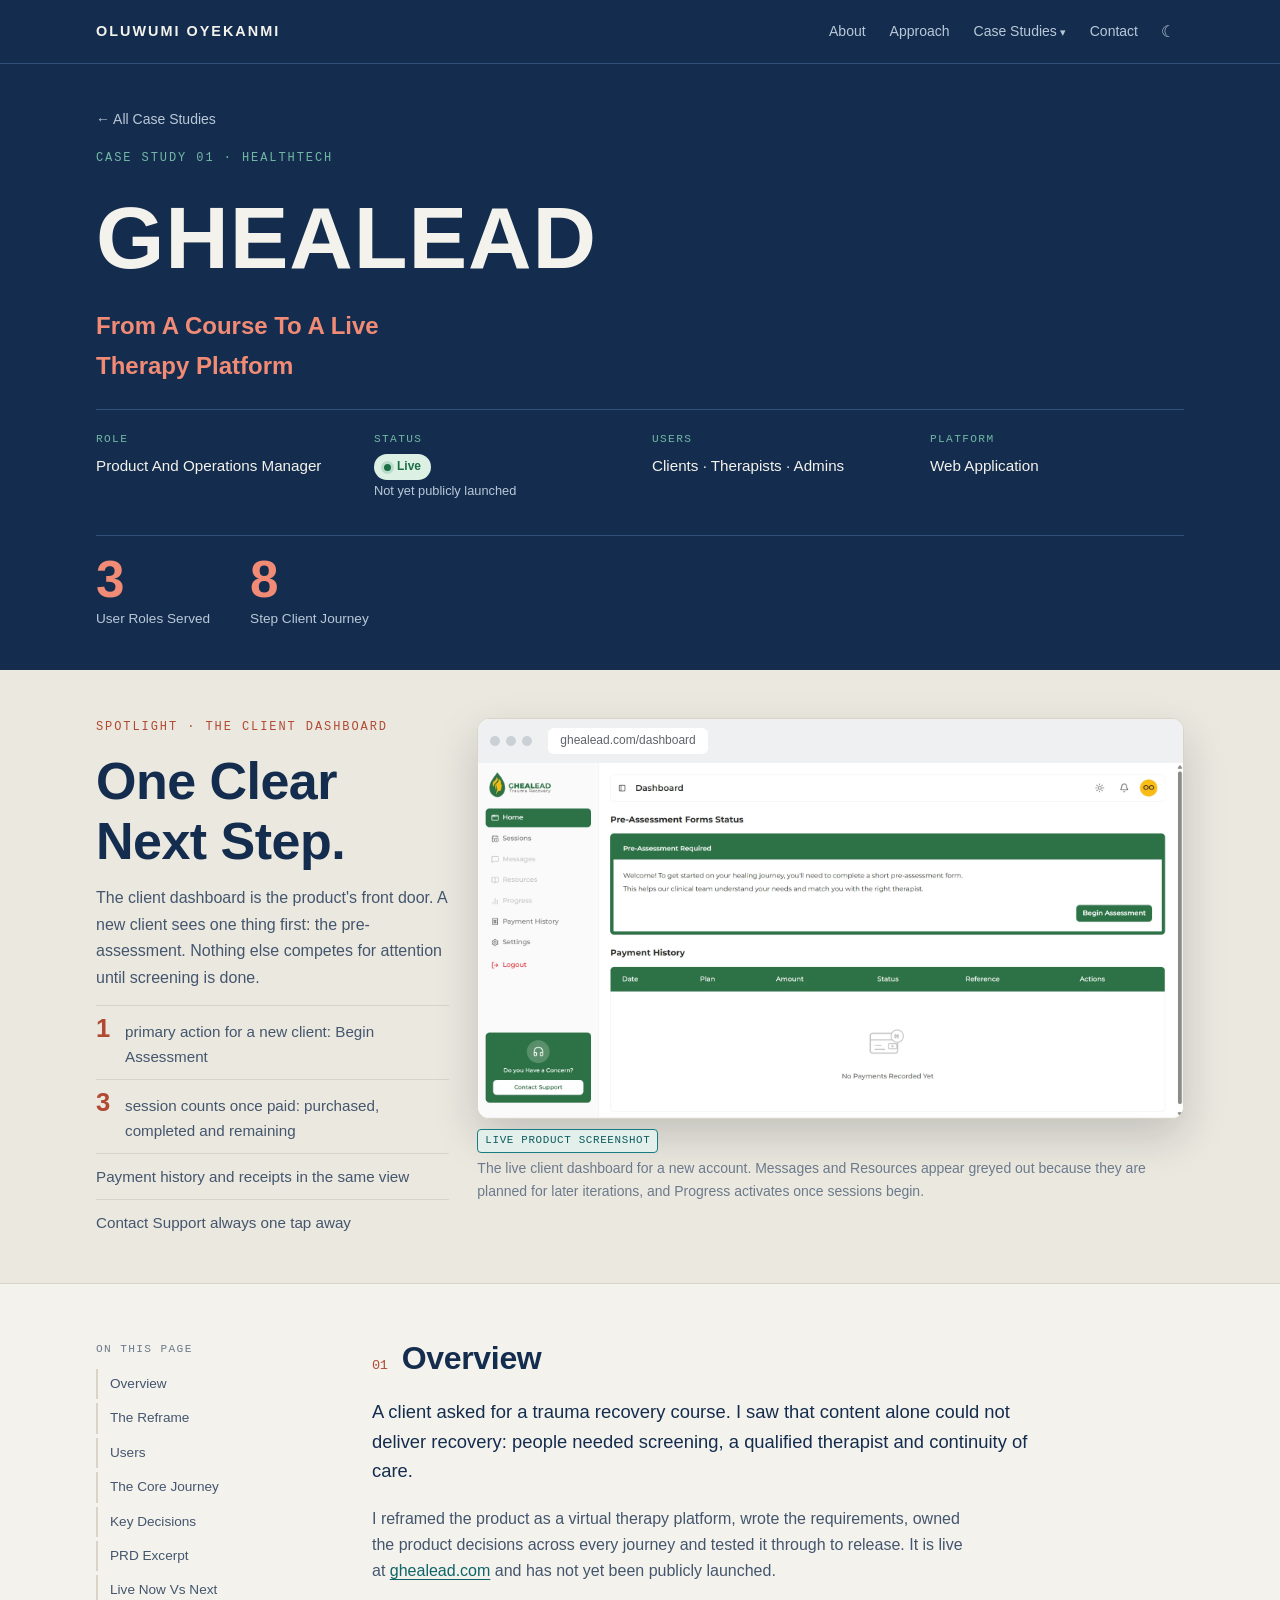
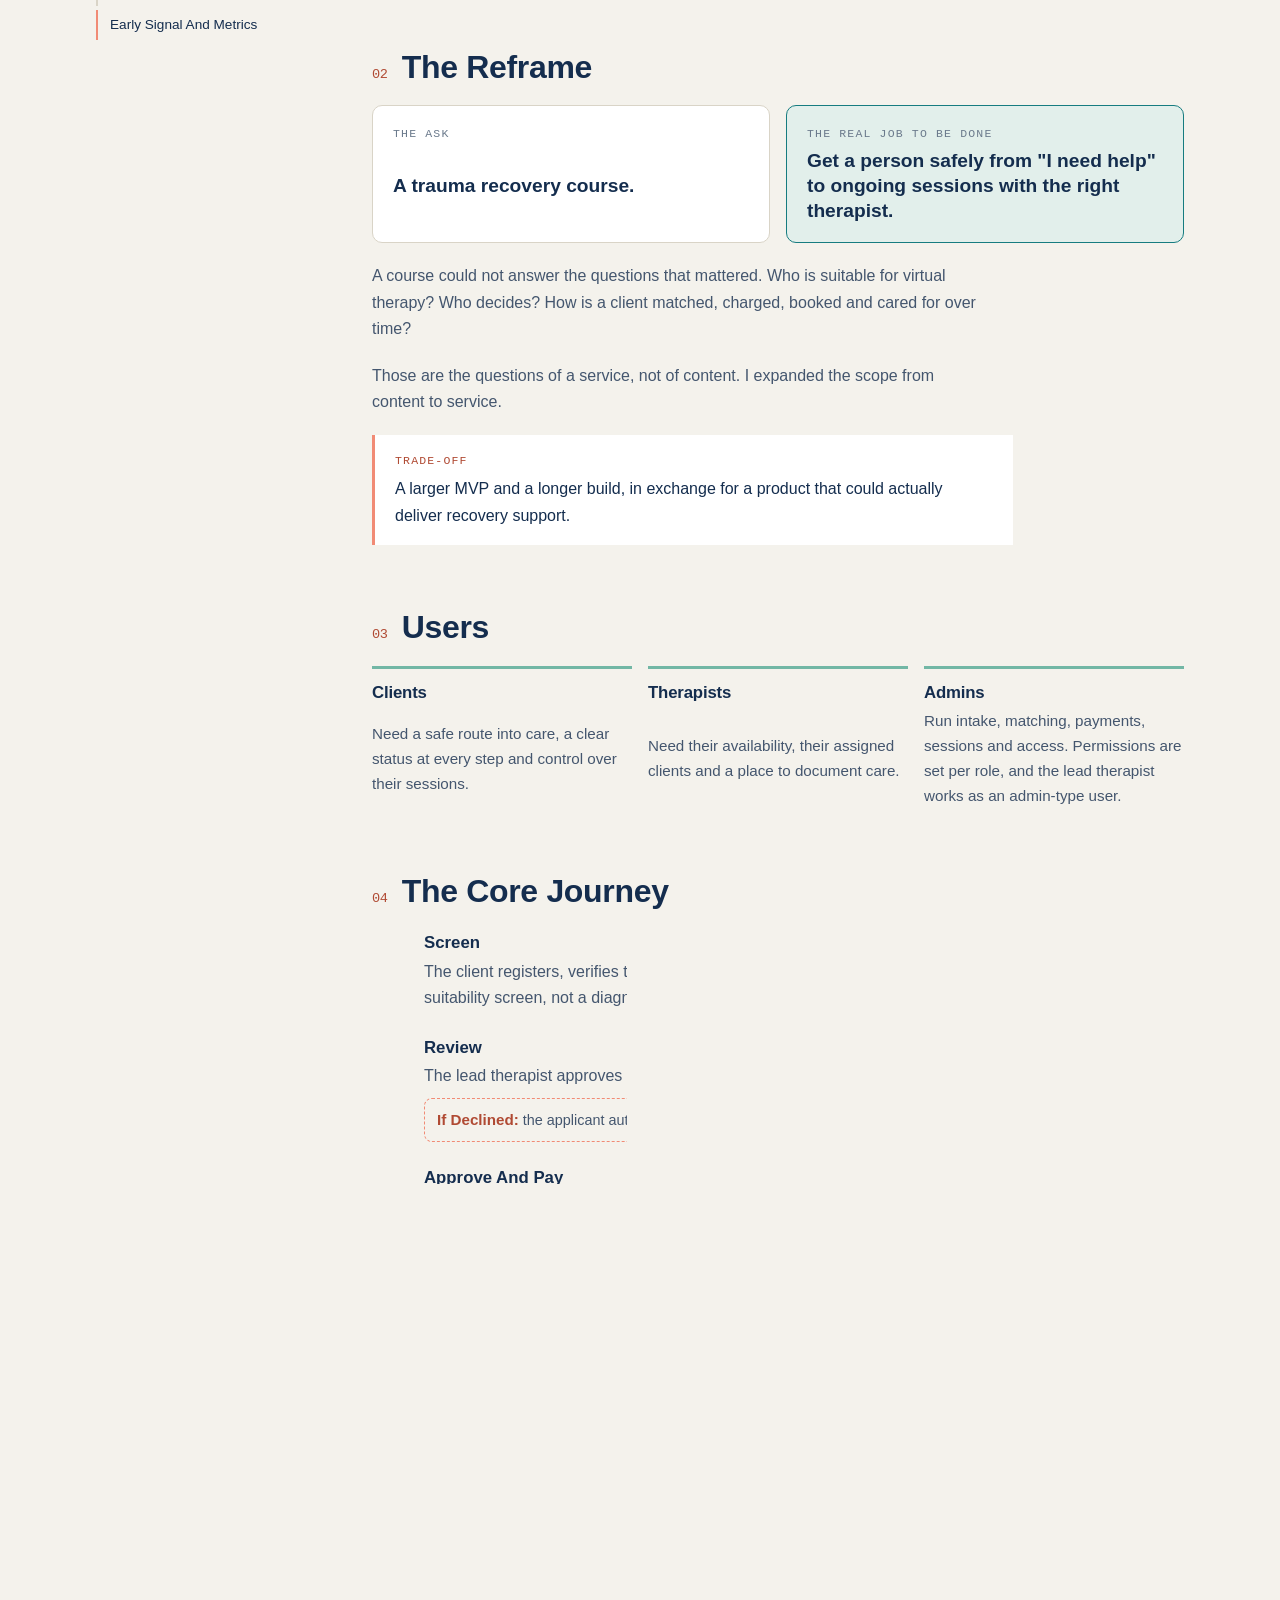
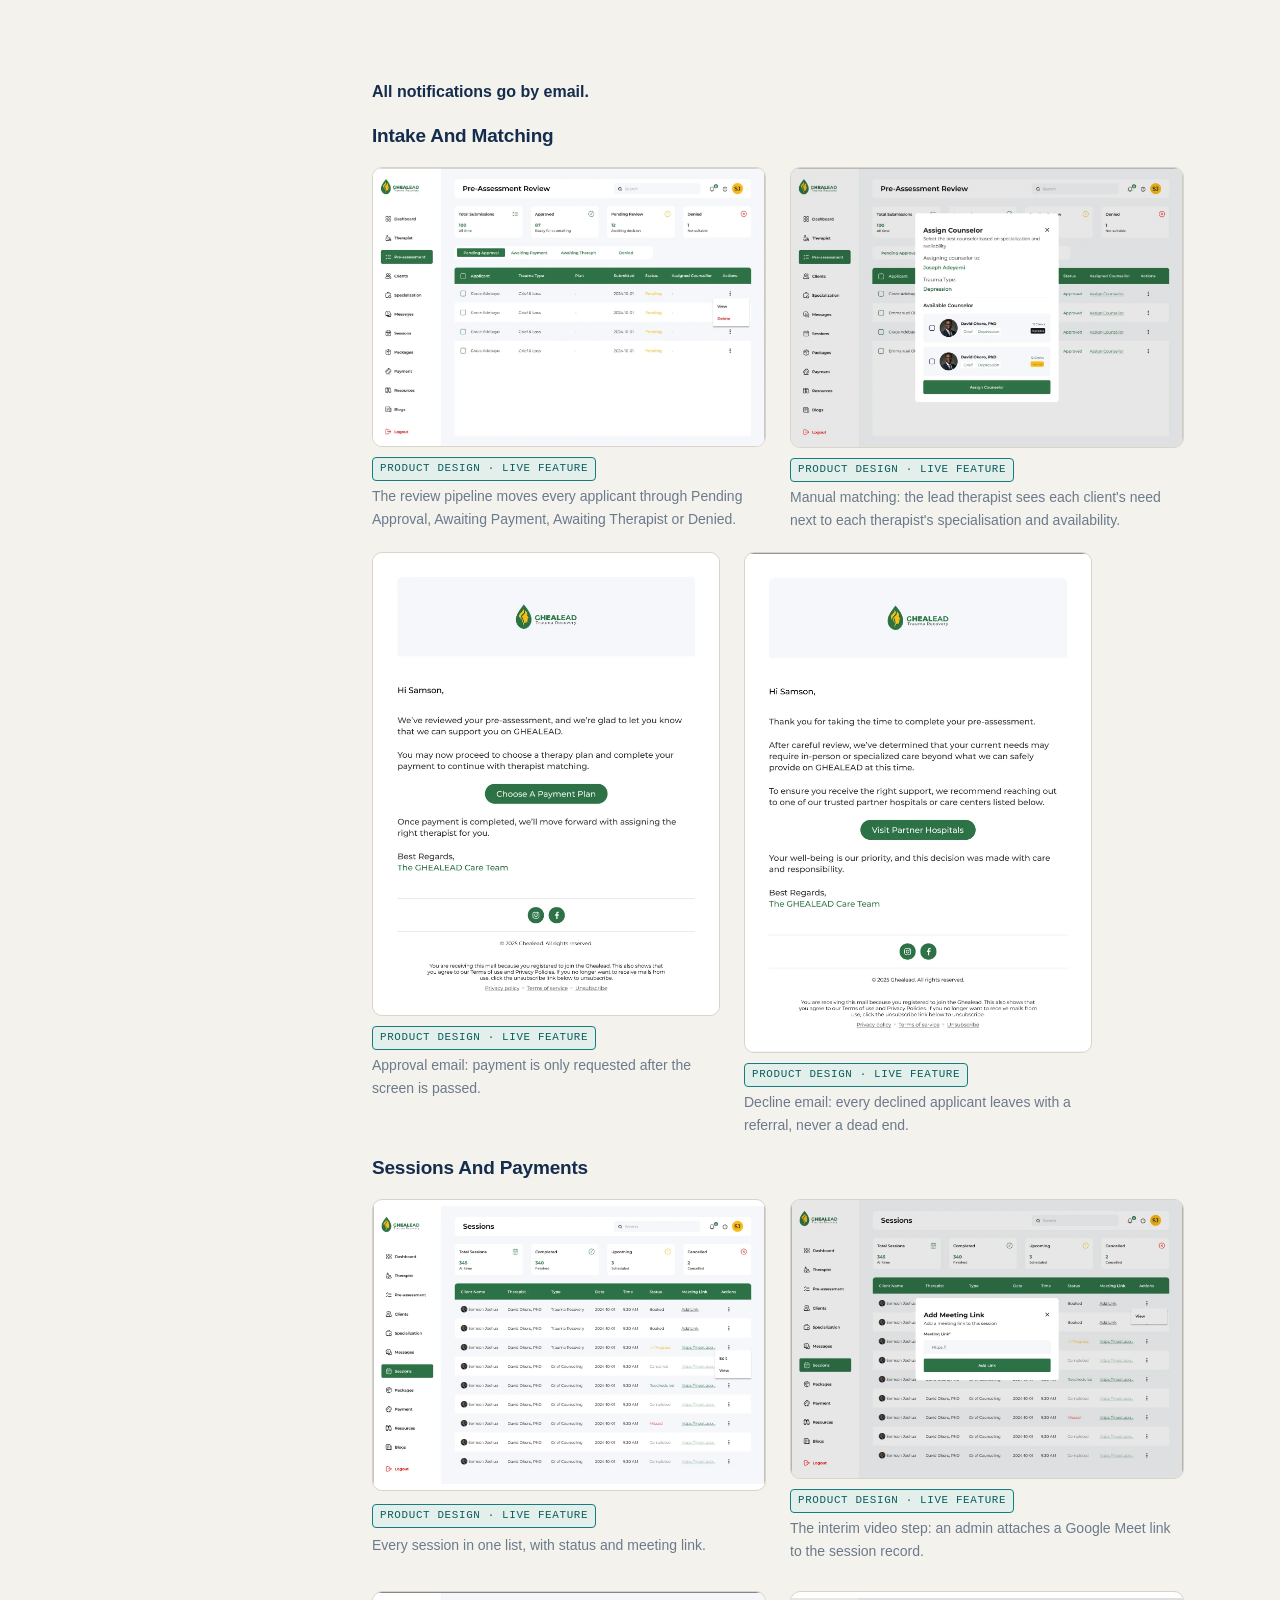
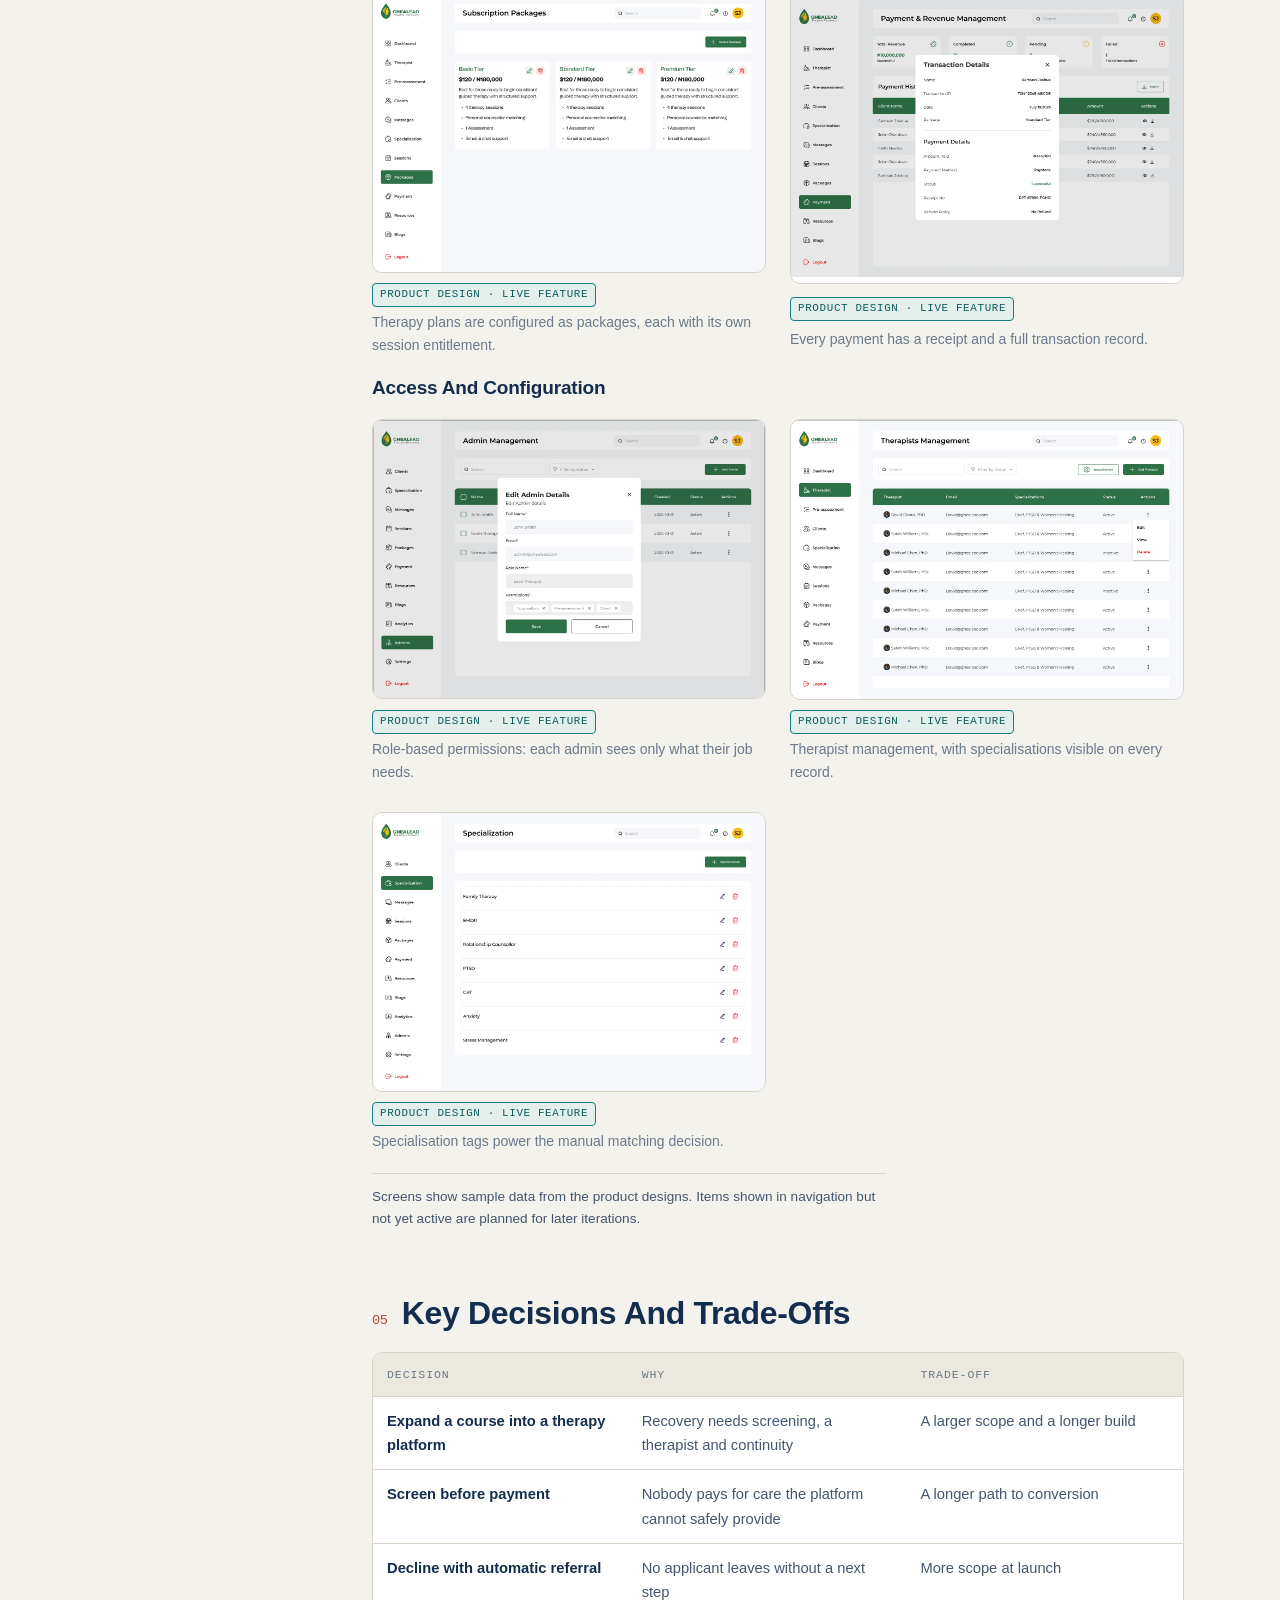
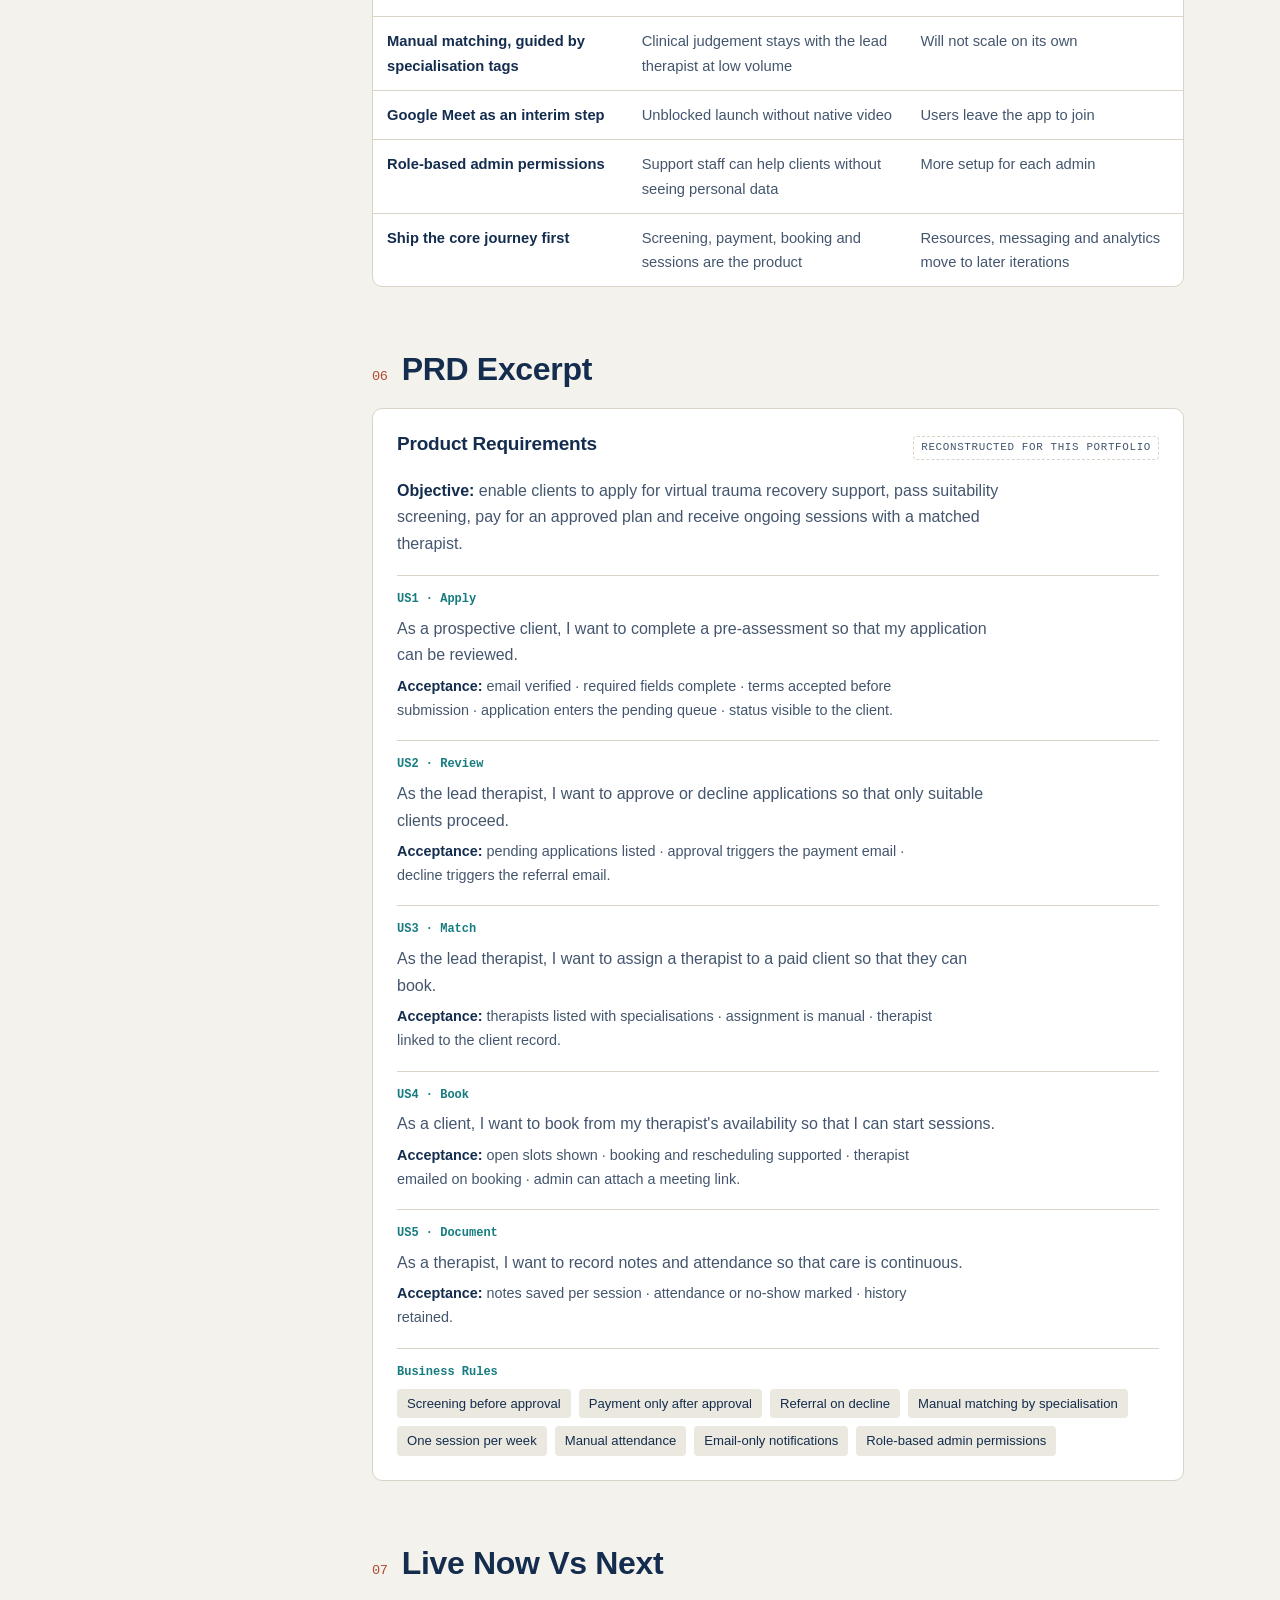
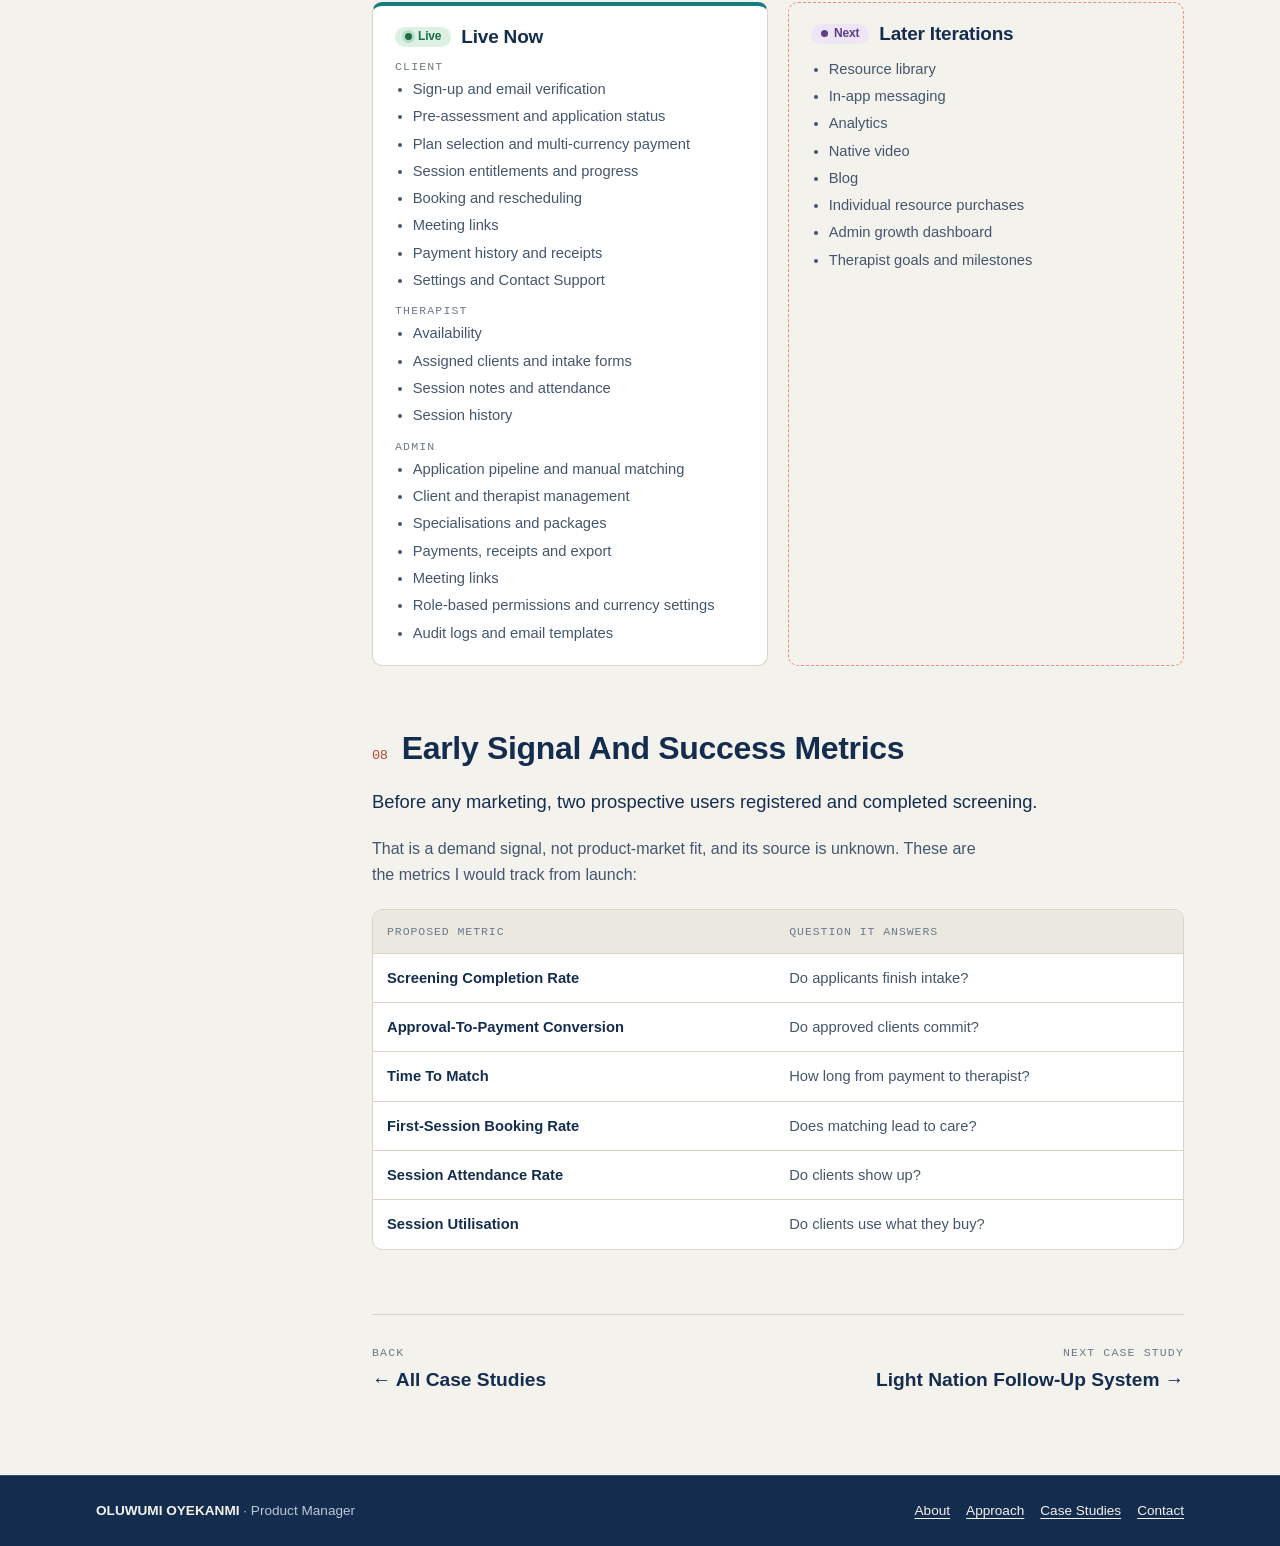
==== commit 41489348: "Update ghealead.html" ====
--- a/case-studies/ghealead.html
+++ b/case-studies/ghealead.html
@@ -43,7 +43,7 @@
         <div><dt>Role</dt><dd>Product And Operations Manager</dd></div>
         <div><dt>Status</dt><dd><span class="status status-live">Live</span><small>Not yet publicly launched</small></dd></div>
         <div><dt>Users</dt><dd>Clients · Therapists · Admins</dd></div>
-        <div><dt>Platform</dt><dd>SaaS Web Application</dd></div>
+        <div><dt>Platform</dt><dd>Web Application</dd></div>
       </dl>
     </div>
   </section>
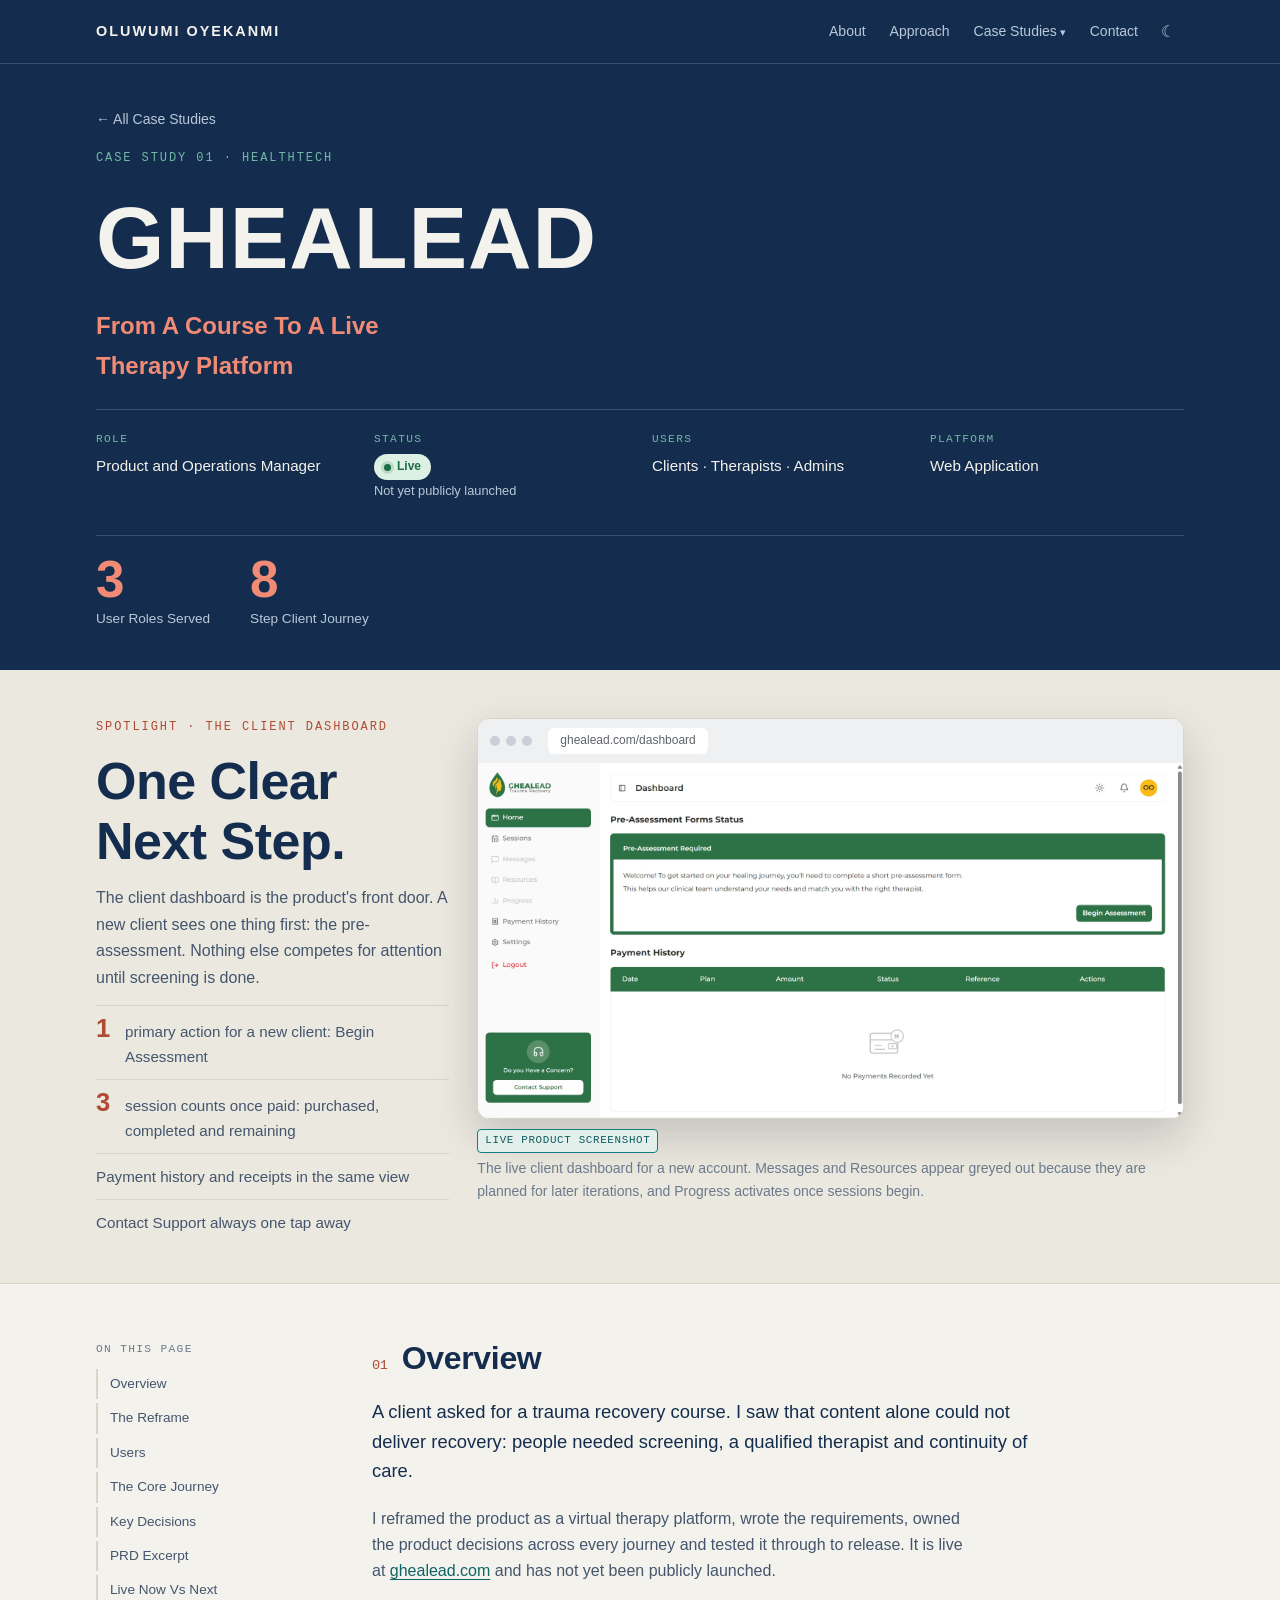
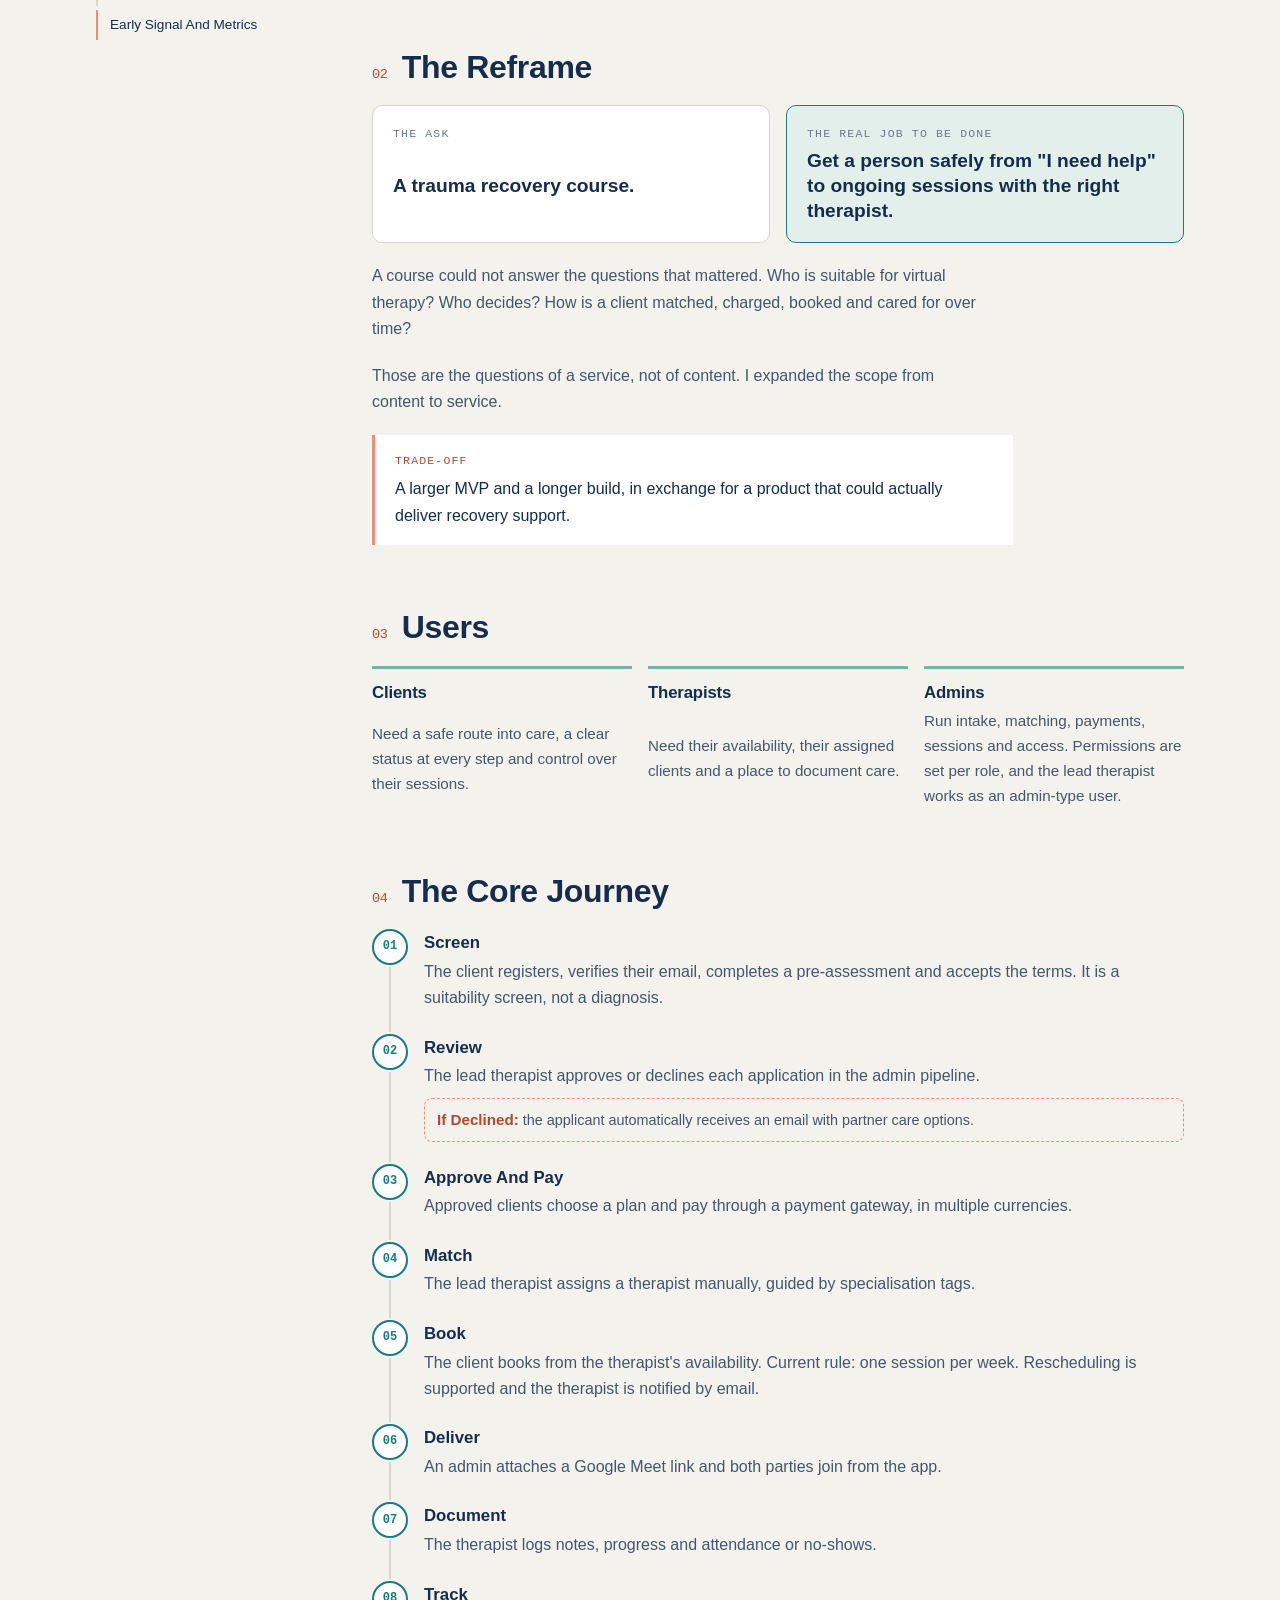
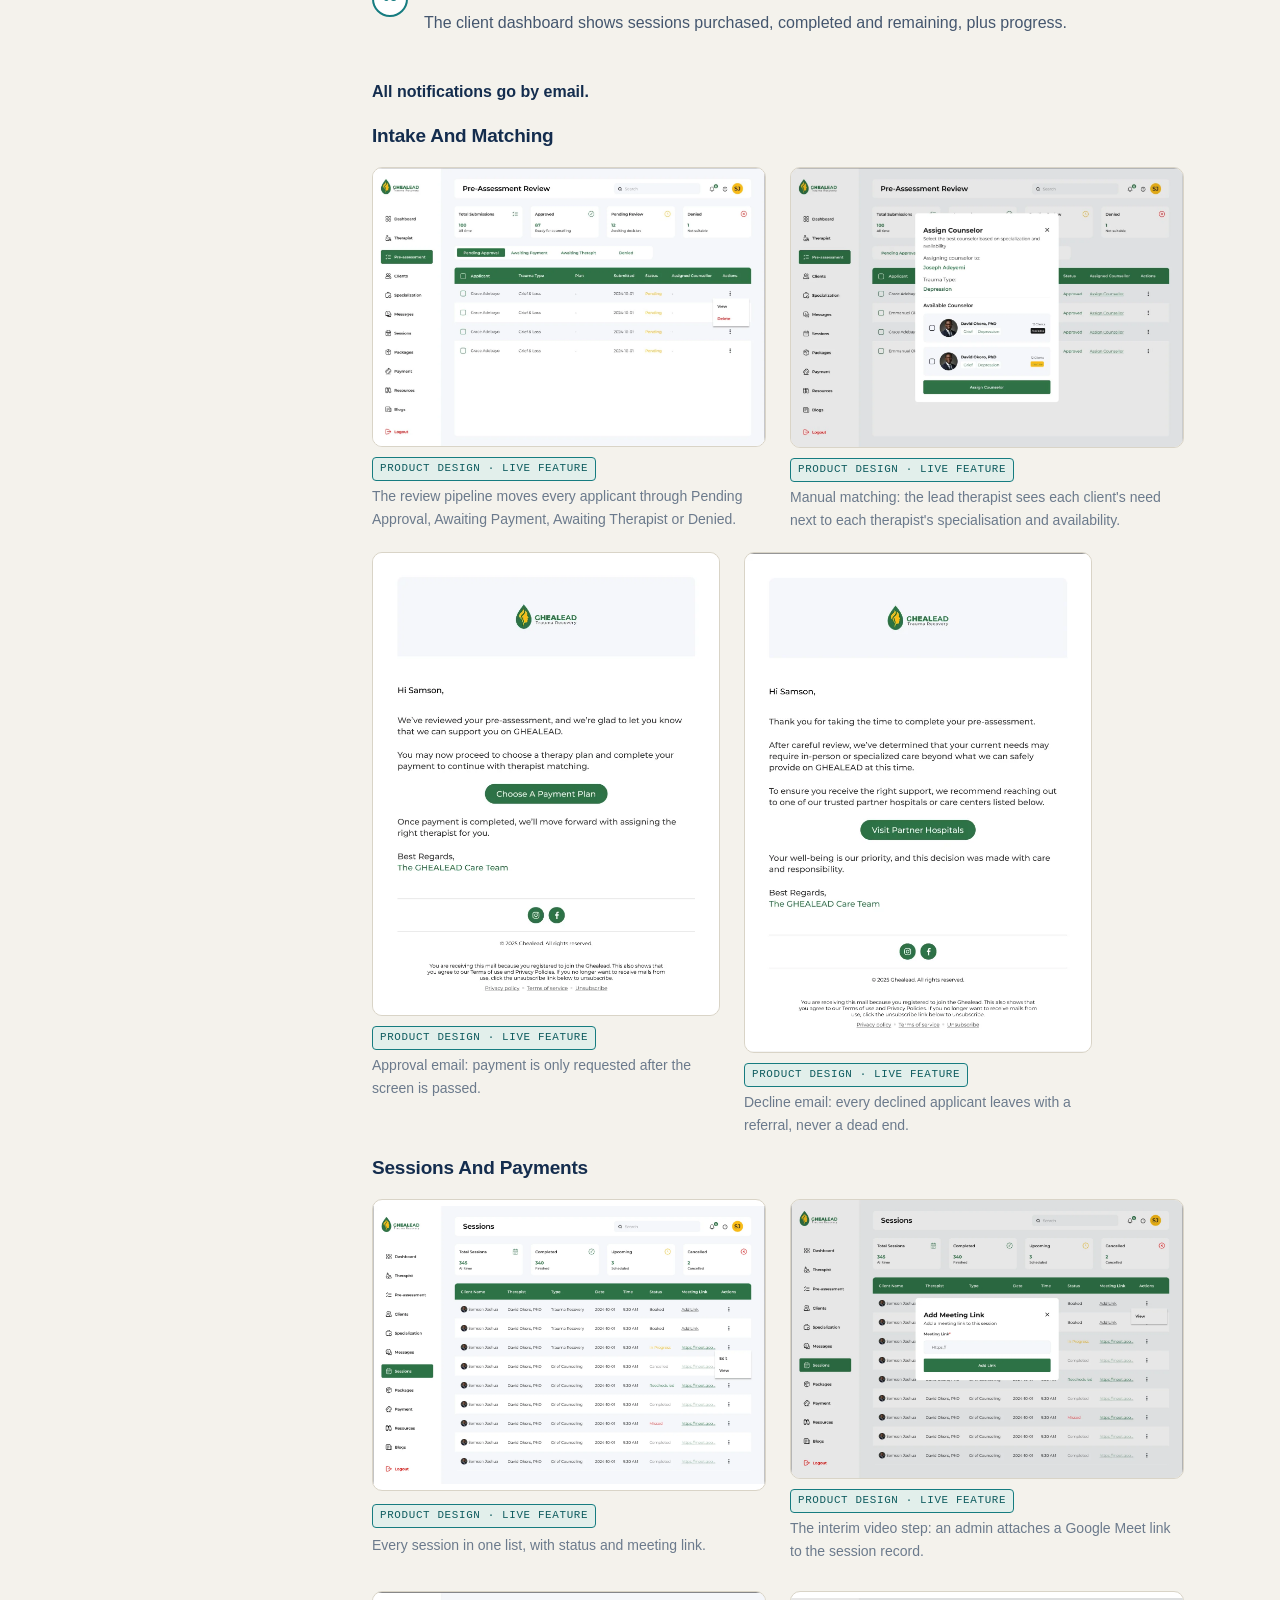
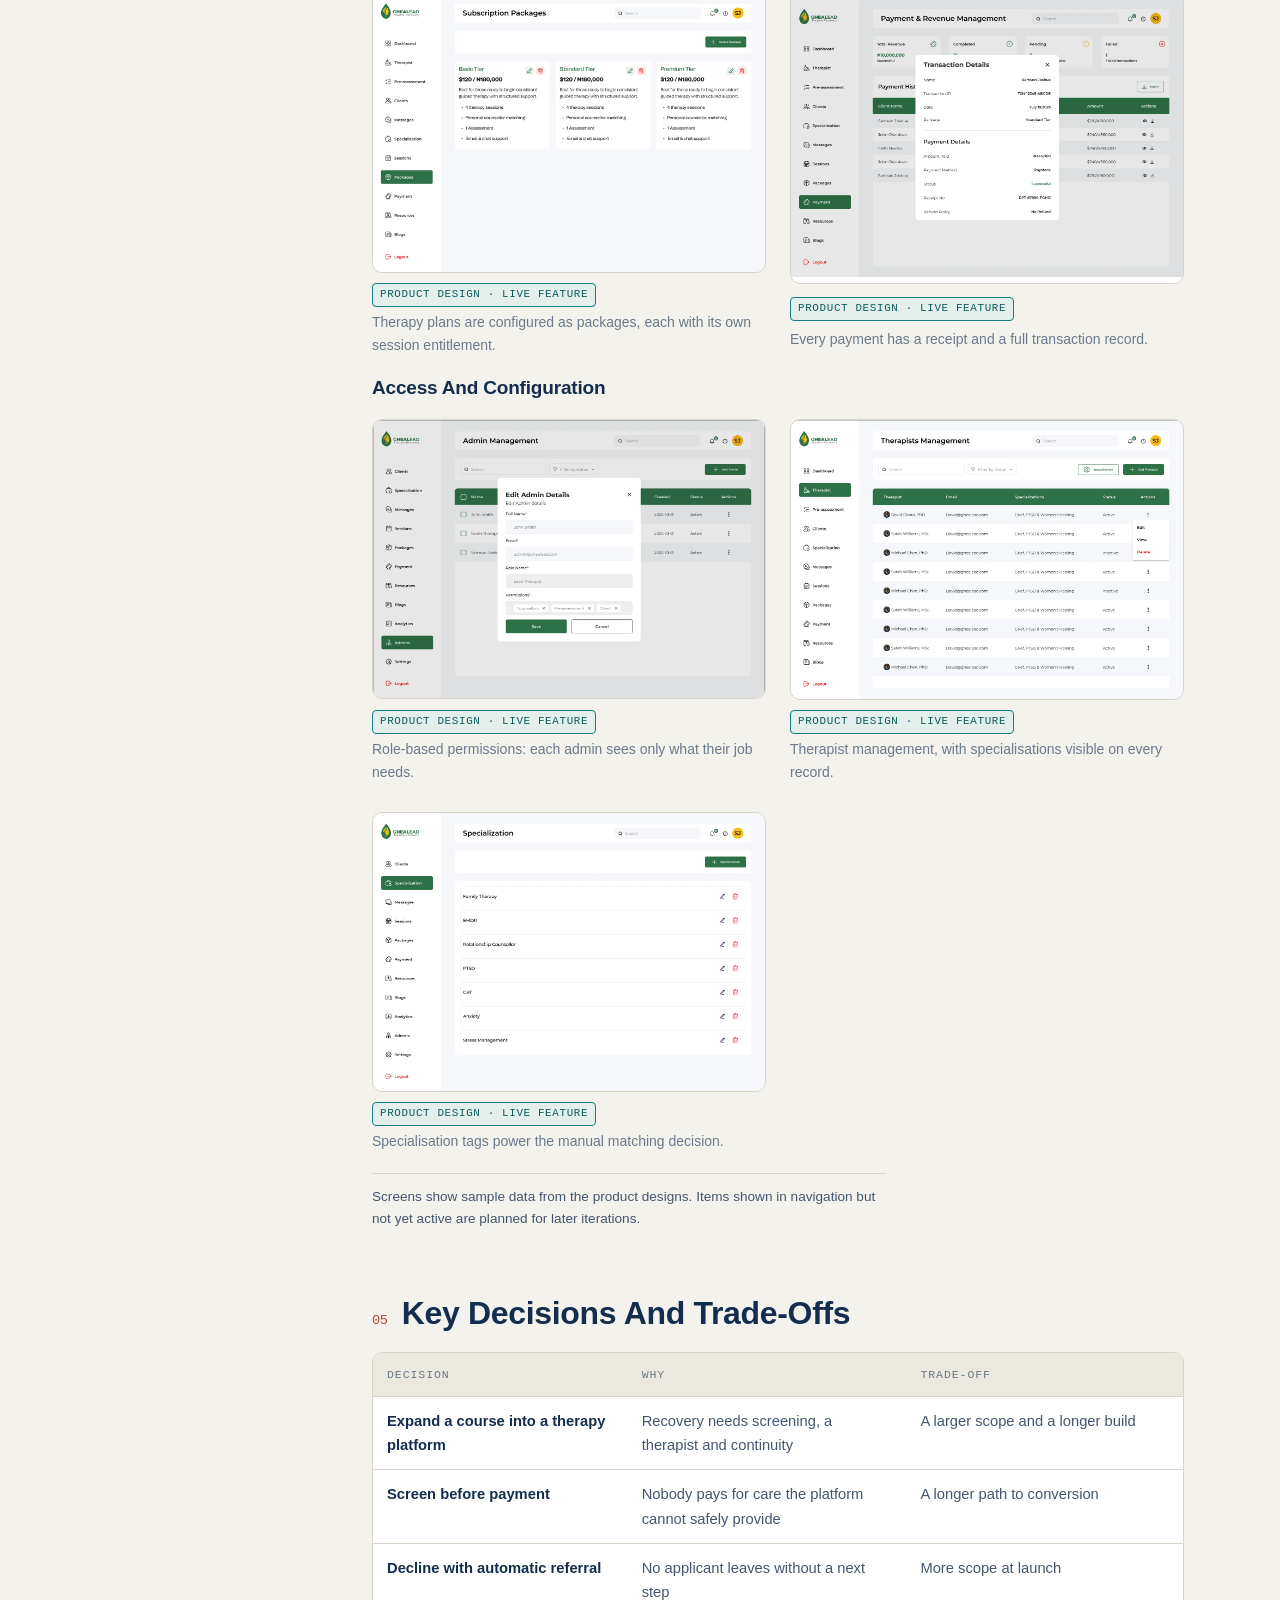
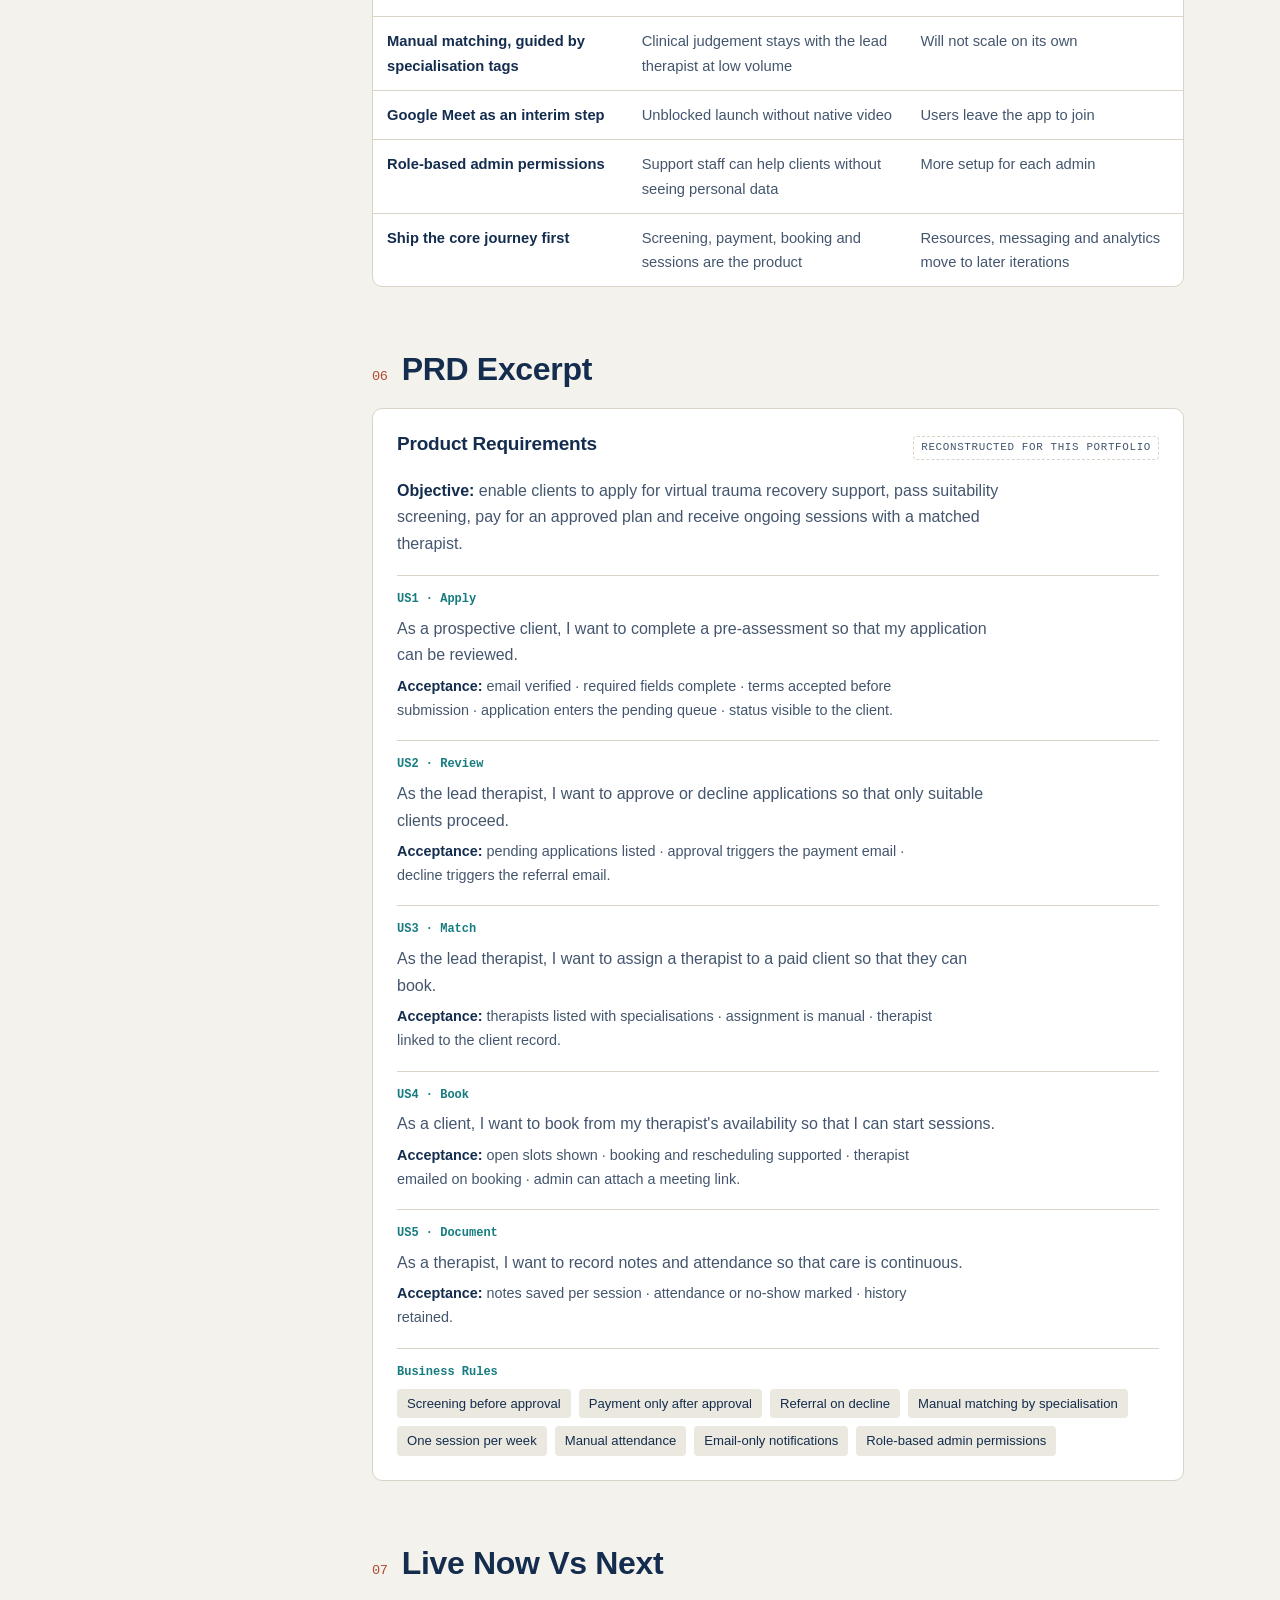
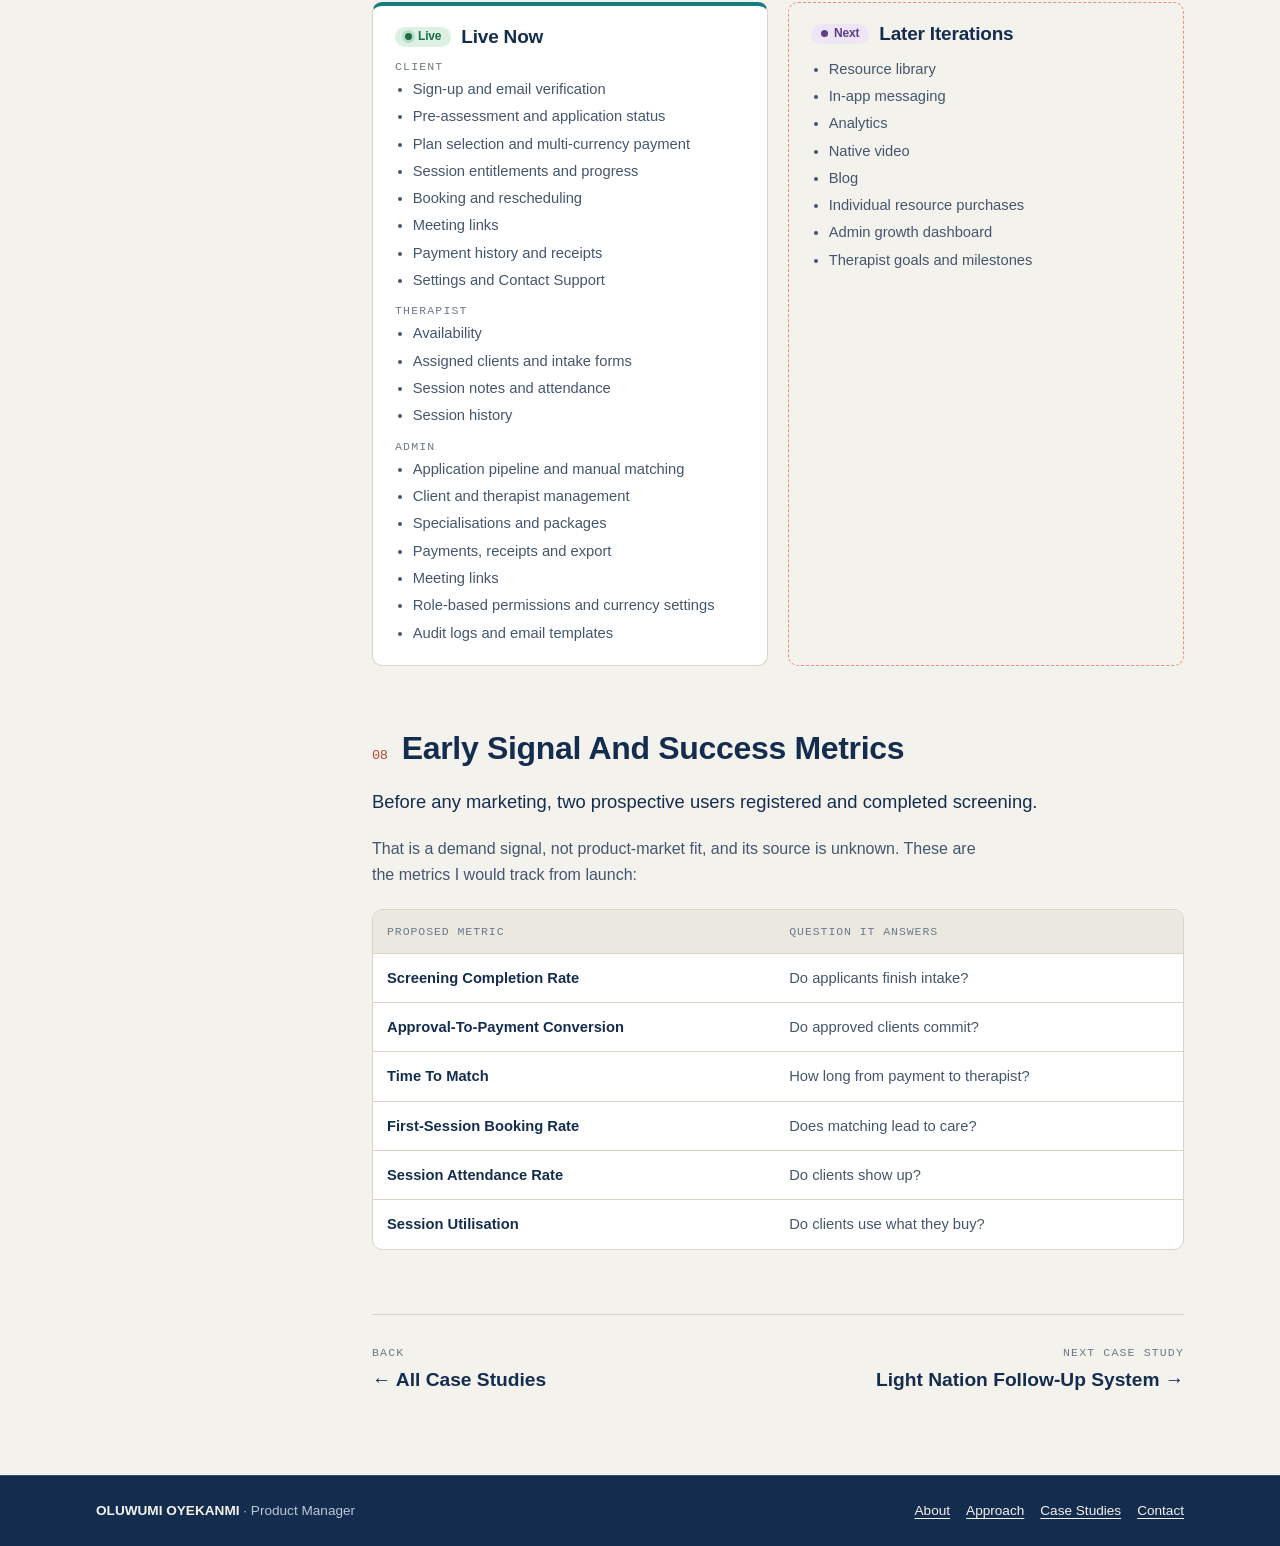
==== commit dc7ec3f9: "Update ghealead.html" ====
--- a/case-studies/ghealead.html
+++ b/case-studies/ghealead.html
@@ -40,7 +40,7 @@
       <h1>GHEALEAD</h1>
       <p class="cs-sub">From A Course To A Live Therapy Platform</p>
       <dl class="cs-meta">
-        <div><dt>Role</dt><dd>Product And Operations Manager</dd></div>
+        <div><dt>Role</dt><dd>Product and Operations Manager</dd></div>
         <div><dt>Status</dt><dd><span class="status status-live">Live</span><small>Not yet publicly launched</small></dd></div>
         <div><dt>Users</dt><dd>Clients · Therapists · Admins</dd></div>
         <div><dt>Platform</dt><dd>Web Application</dd></div>
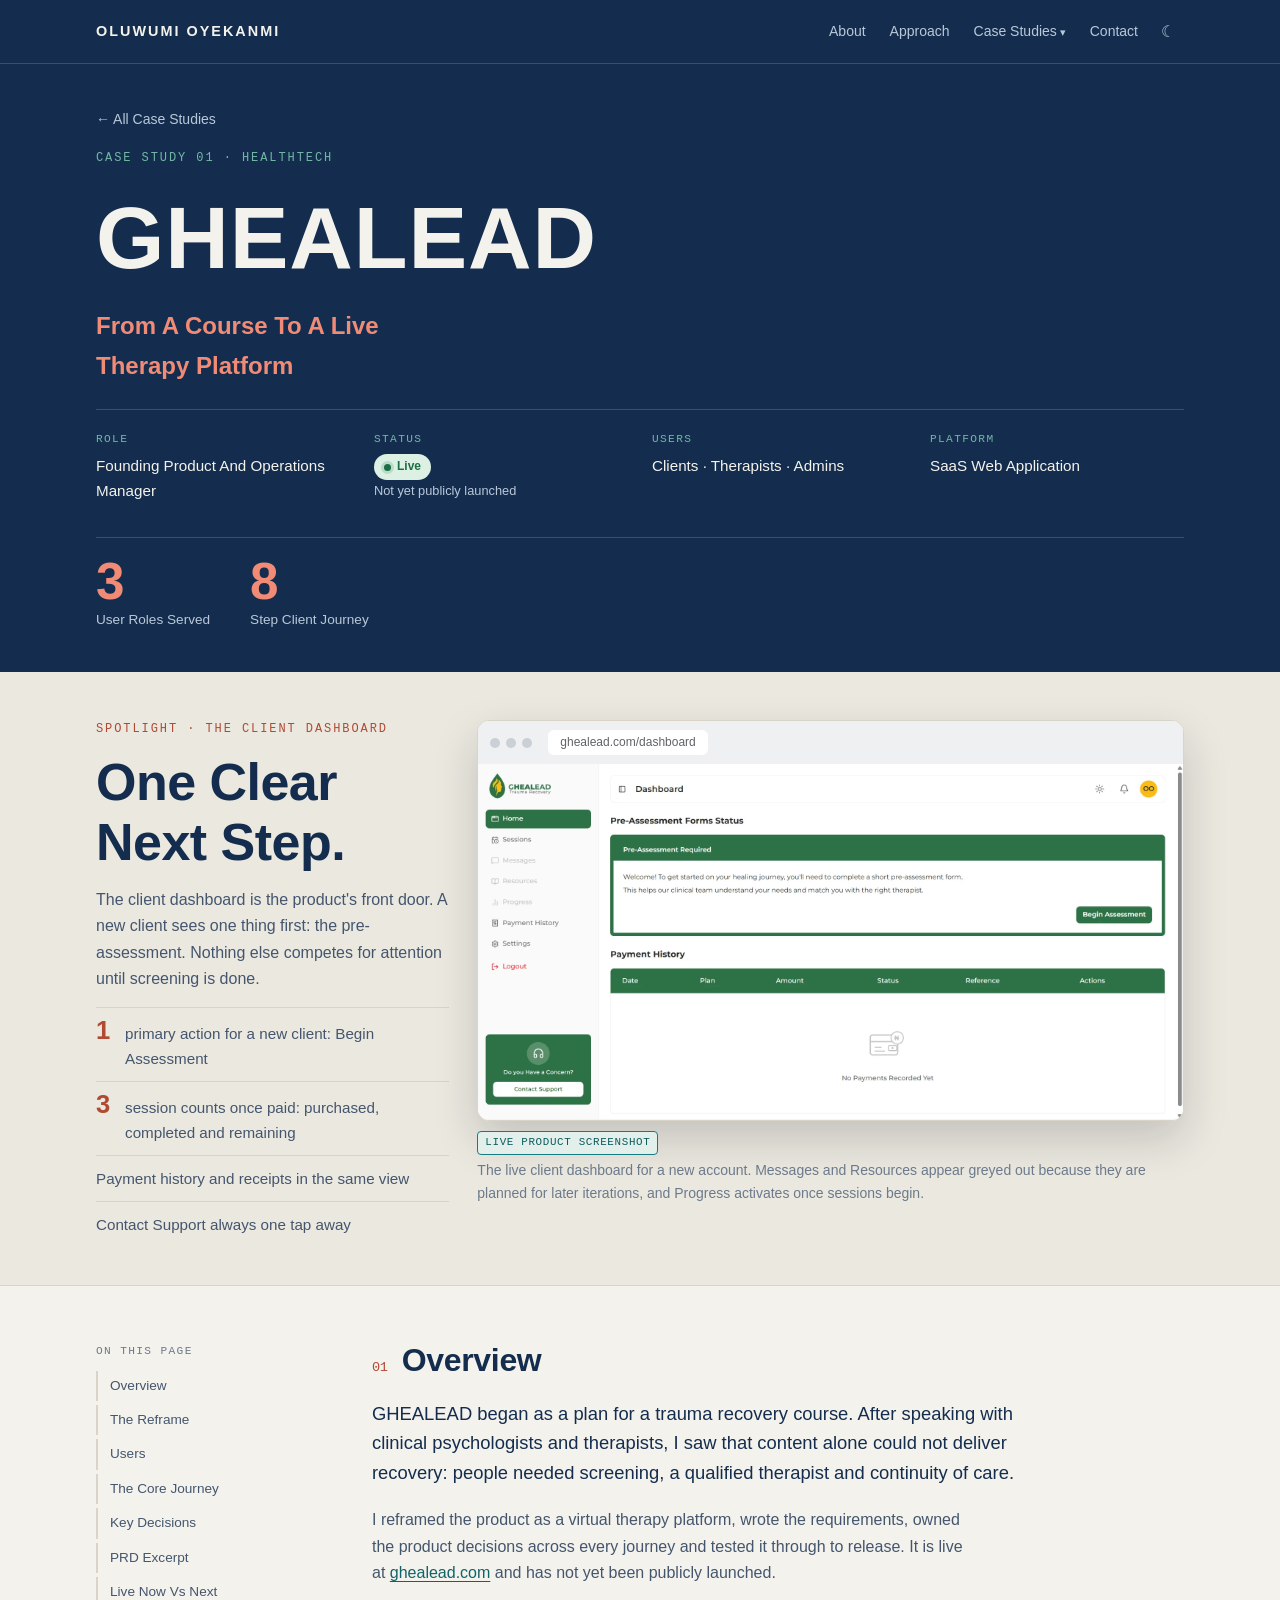
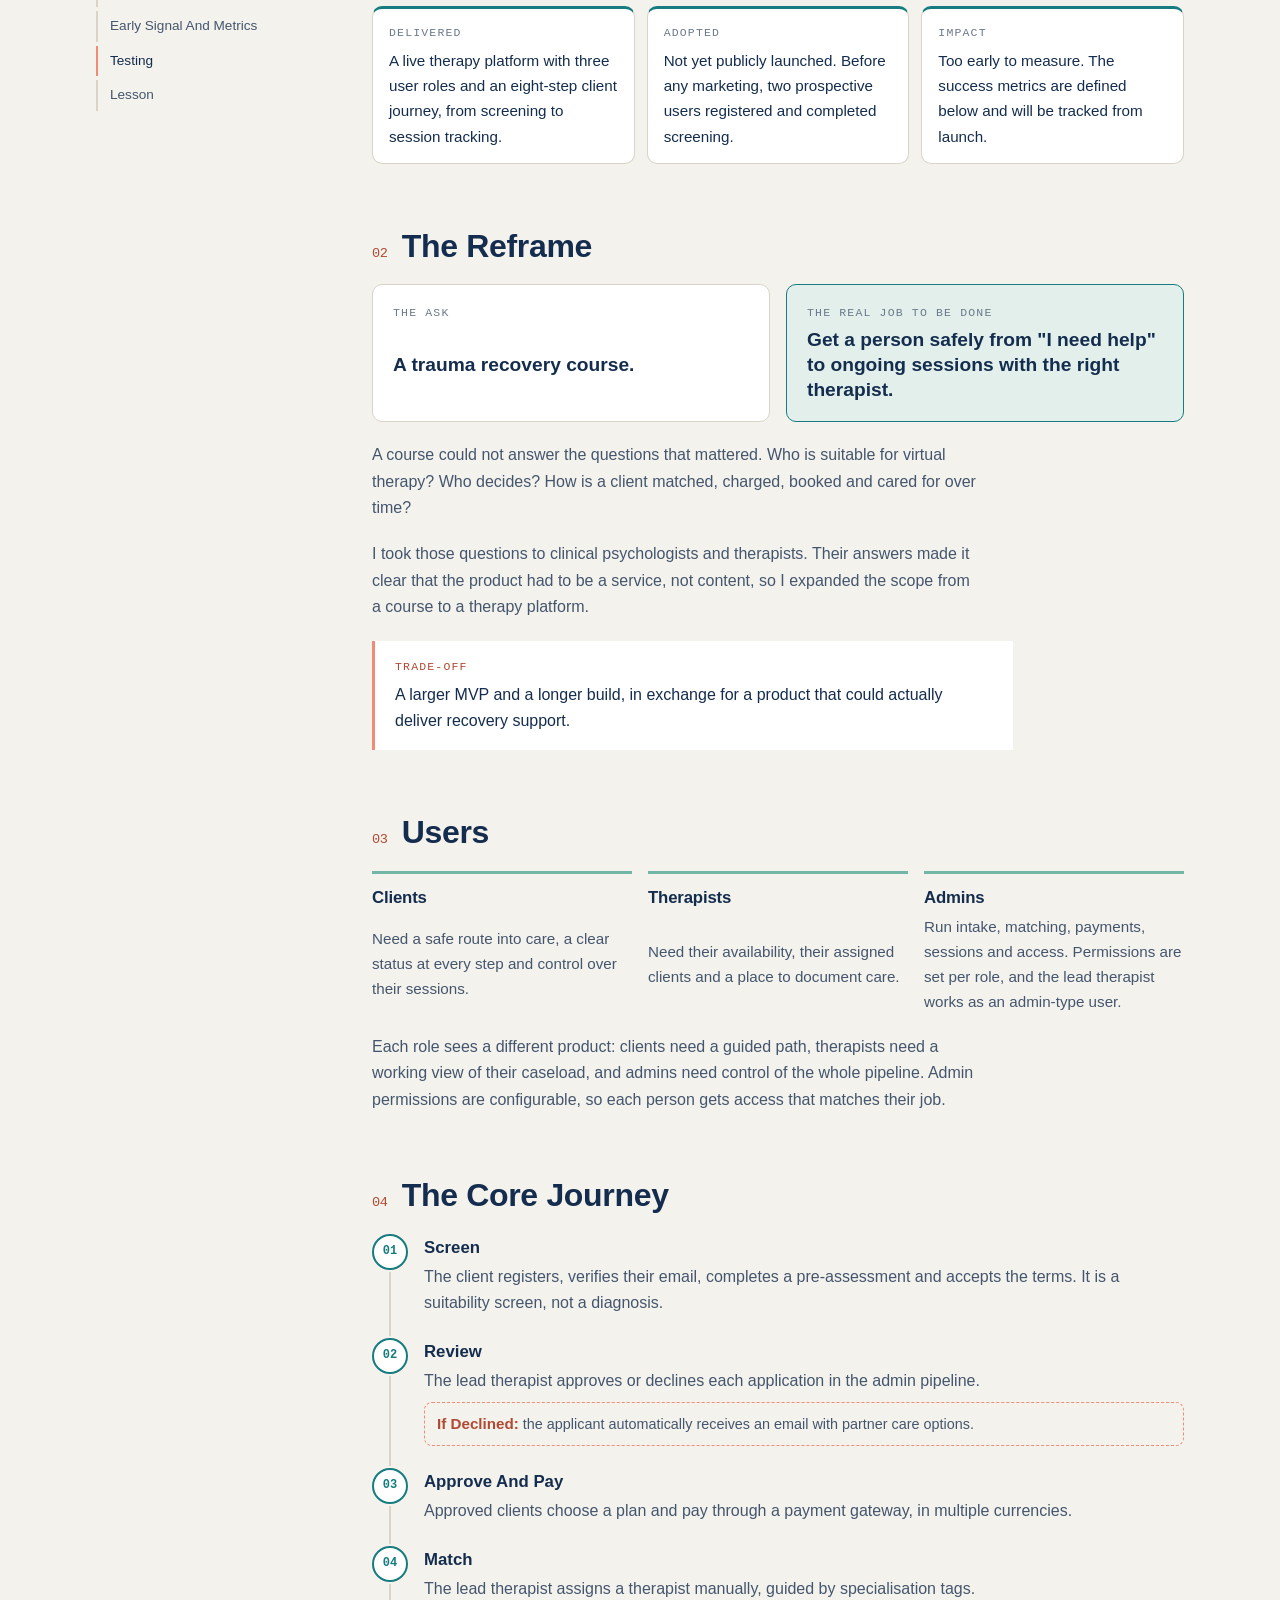
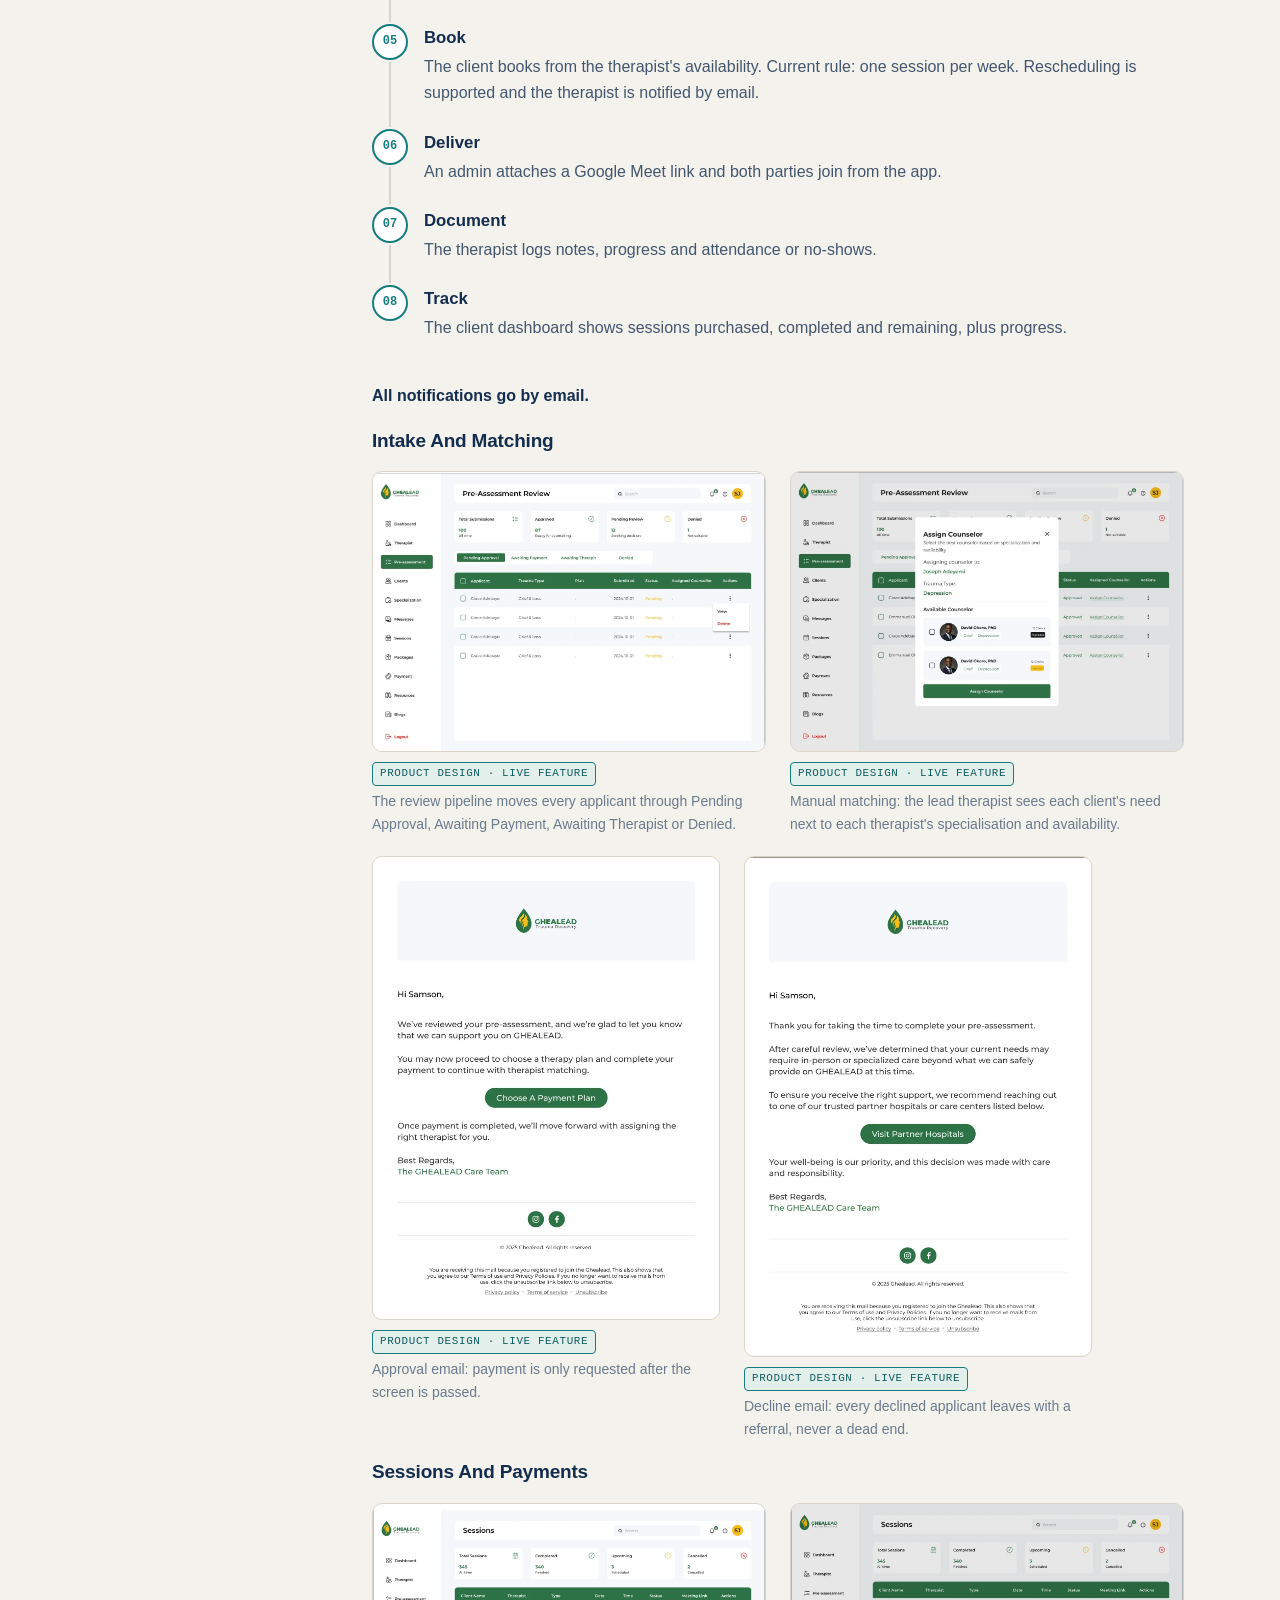
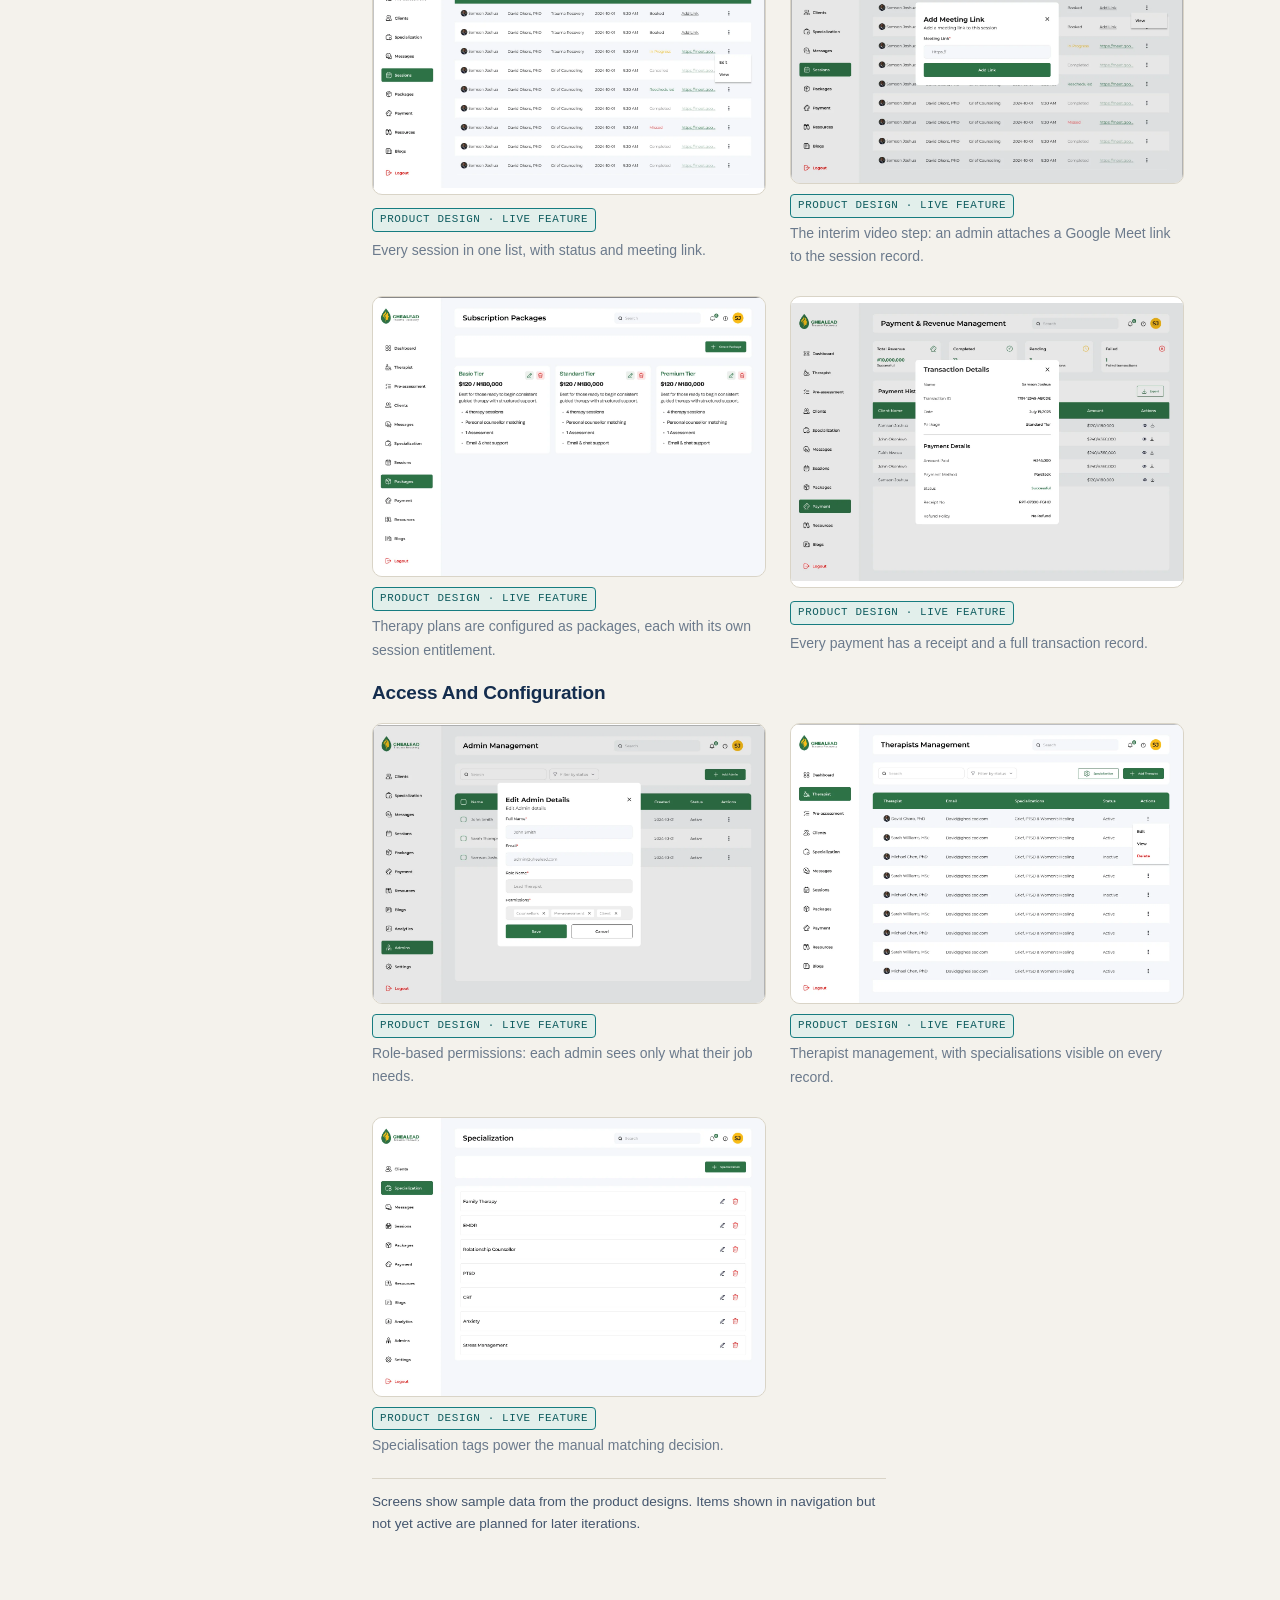
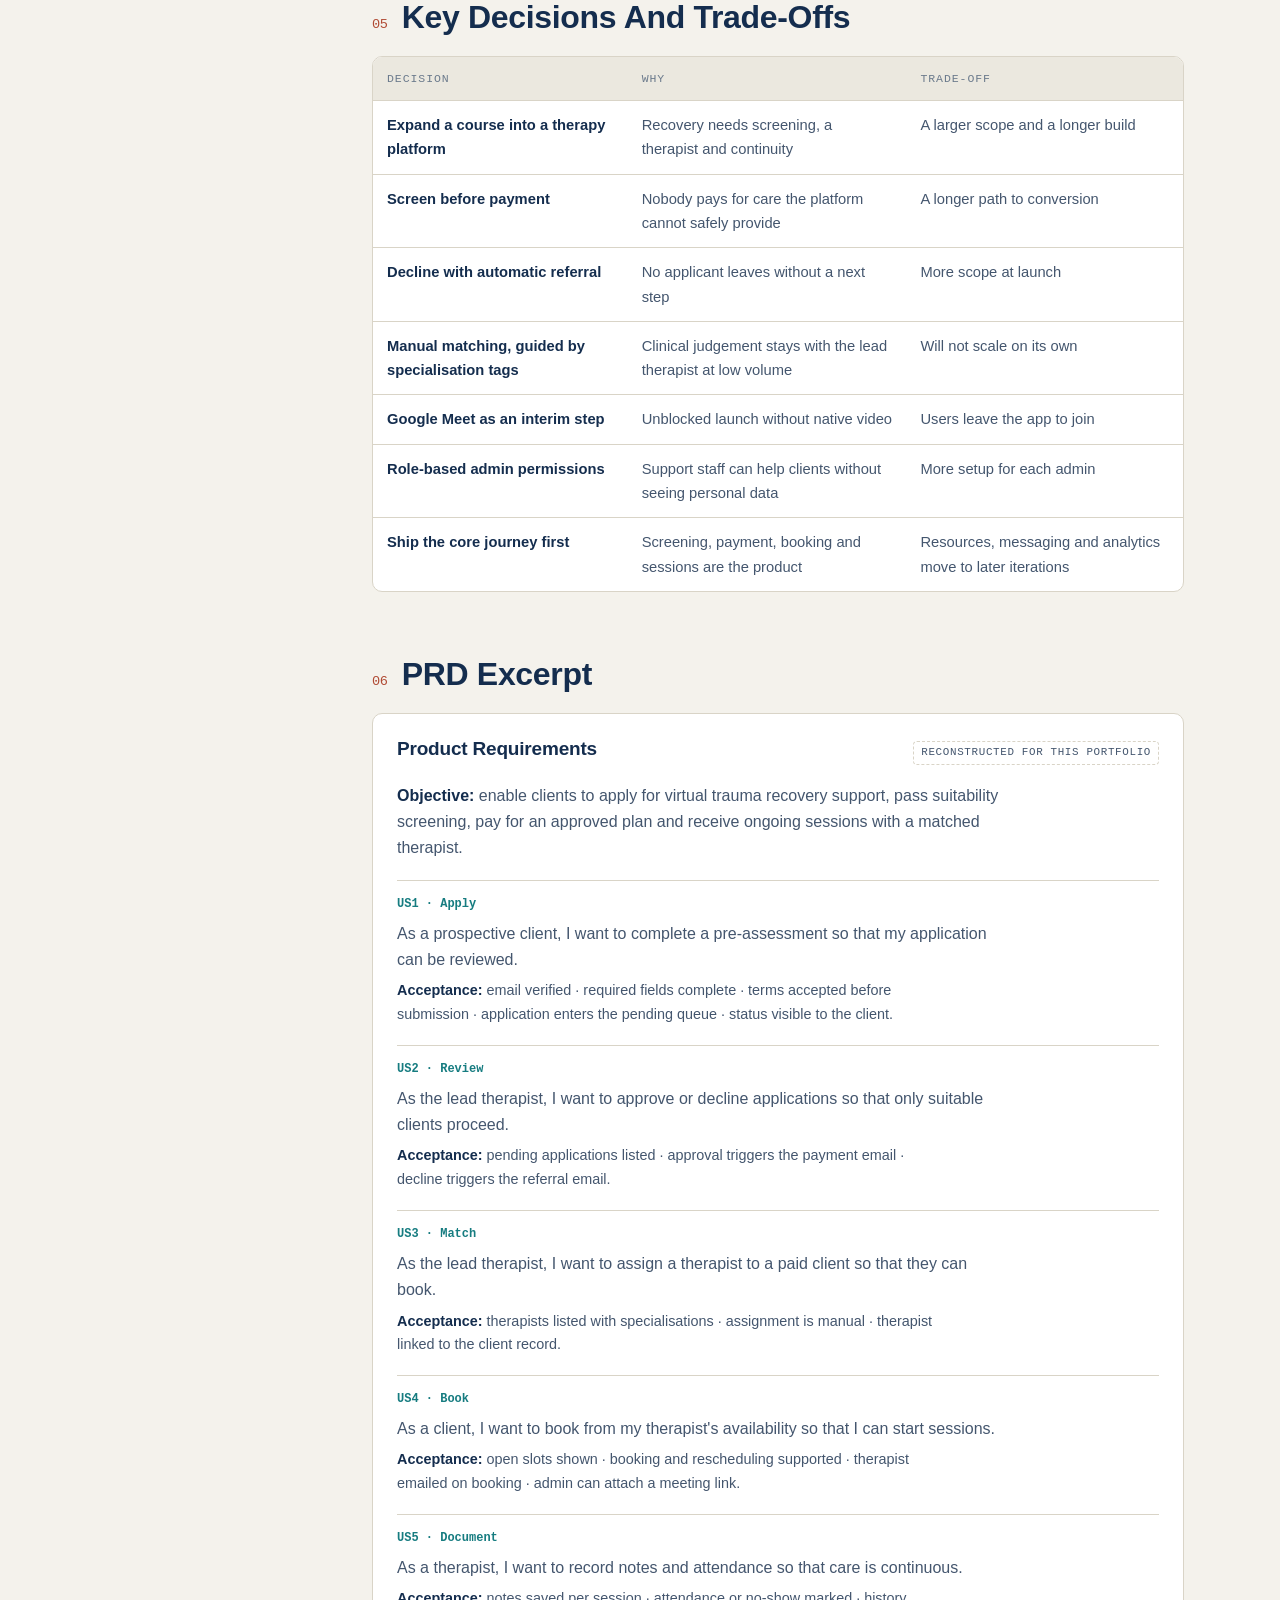
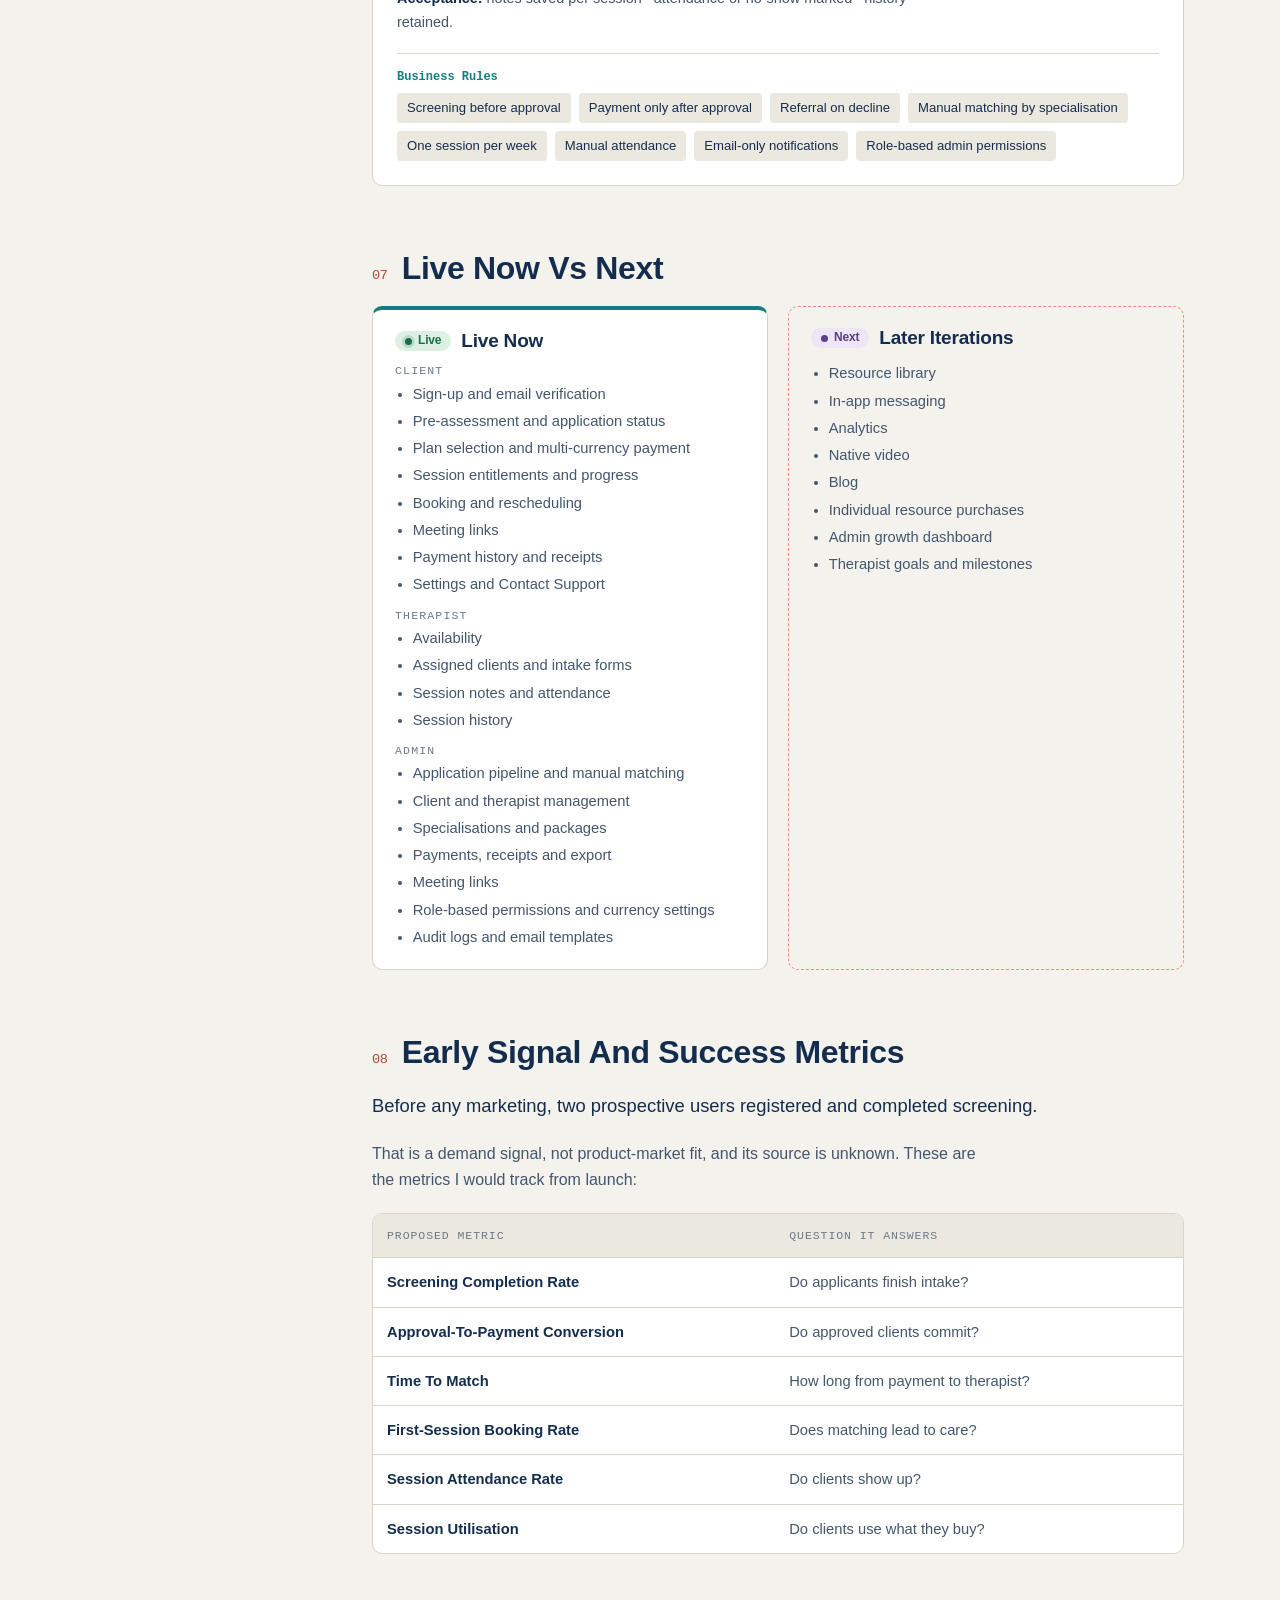
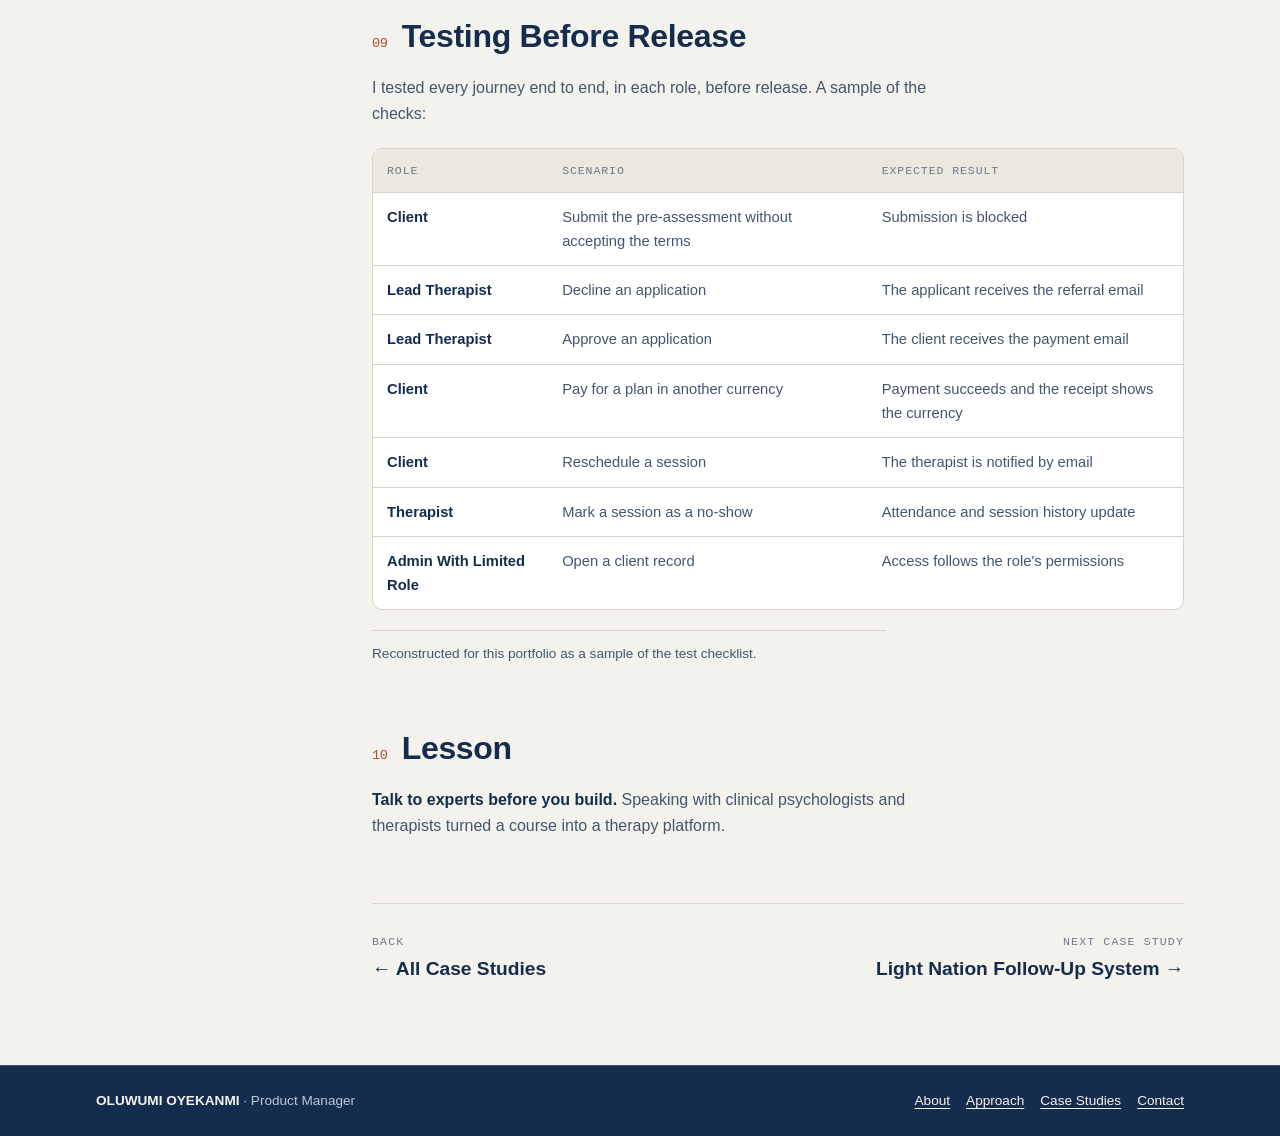
==== commit 9fd6f4aa: "Add files via upload" ====
--- a/case-studies/ghealead.html
+++ b/case-studies/ghealead.html
@@ -40,10 +40,10 @@
       <h1>GHEALEAD</h1>
       <p class="cs-sub">From A Course To A Live Therapy Platform</p>
       <dl class="cs-meta">
-        <div><dt>Role</dt><dd>Product and Operations Manager</dd></div>
+        <div><dt>Role</dt><dd>Founding Product And Operations Manager</dd></div>
         <div><dt>Status</dt><dd><span class="status status-live">Live</span><small>Not yet publicly launched</small></dd></div>
         <div><dt>Users</dt><dd>Clients · Therapists · Admins</dd></div>
-        <div><dt>Platform</dt><dd>Web Application</dd></div>
+        <div><dt>Platform</dt><dd>SaaS Web Application</dd></div>
       </dl>
     </div>
   </section>
@@ -86,13 +86,16 @@
       <a href="#prd">PRD Excerpt</a>
       <a href="#scope">Live Now Vs Next</a>
       <a href="#metrics">Early Signal And Metrics</a>
+      <a href="#testing">Testing</a>
+      <a href="#lessons">Lesson</a>
     </nav>
 
     <article class="article">
       <section id="overview">
         <h2><span class="n">01</span>Overview</h2>
-        <p class="lead">A client asked for a trauma recovery course. I saw that content alone could not deliver recovery: people needed screening, a qualified therapist and continuity of care.</p>
+        <p class="lead">GHEALEAD began as a plan for a trauma recovery course. After speaking with clinical psychologists and therapists, I saw that content alone could not deliver recovery: people needed screening, a qualified therapist and continuity of care.</p>
         <p>I reframed the product as a virtual therapy platform, wrote the requirements, owned the product decisions across every journey and tested it through to release. It is live at <a href="https://ghealead.com" rel="noopener">ghealead.com</a> and has not yet been publicly launched.</p>
+        <div class="glance"><div><span class="k">Delivered</span><p>A live therapy platform with three user roles and an eight-step client journey, from screening to session tracking.</p></div><div><span class="k">Adopted</span><p>Not yet publicly launched. Before any marketing, two prospective users registered and completed screening.</p></div><div><span class="k">Impact</span><p>Too early to measure. The success metrics are defined below and will be tracked from launch.</p></div></div>
       </section>
 
       <section id="reframe">
@@ -102,7 +105,7 @@
           <div class="is-real"><span class="k">The Real Job To Be Done</span><span class="v">Get a person safely from "I need help" to ongoing sessions with the right therapist.</span></div>
         </div>
         <p>A course could not answer the questions that mattered. Who is suitable for virtual therapy? Who decides? How is a client matched, charged, booked and cared for over time?</p>
-        <p>Those are the questions of a service, not of content. I expanded the scope from content to service.</p>
+        <p>I took those questions to clinical psychologists and therapists. Their answers made it clear that the product had to be a service, not content, so I expanded the scope from a course to a therapy platform.</p>
         <div class="callout"><span class="label">Trade-Off</span><p>A larger MVP and a longer build, in exchange for a product that could actually deliver recovery support.</p></div>
       </section>
 
@@ -113,6 +116,7 @@
           <div class="user"><h3>Therapists</h3><p>Need their availability, their assigned clients and a place to document care.</p></div>
           <div class="user"><h3>Admins</h3><p>Run intake, matching, payments, sessions and access. Permissions are set per role, and the lead therapist works as an admin-type user.</p></div>
         </div>
+        <p>Each role sees a different product: clients need a guided path, therapists need a working view of their caseload, and admins need control of the whole pipeline. Admin permissions are configurable, so each person gets access that matches their job.</p>
       </section>
 
       <section id="journey">
@@ -259,6 +263,31 @@
         </div>
       </section>
 
+      <section id="testing">
+        <h2><span class="n">09</span>Testing Before Release</h2>
+        <p>I tested every journey end to end, in each role, before release. A sample of the checks:</p>
+        <div class="table-wrap">
+          <table>
+            <thead><tr><th>Role</th><th>Scenario</th><th>Expected Result</th></tr></thead>
+            <tbody>
+              <tr><td>Client</td><td>Submit the pre-assessment without accepting the terms</td><td>Submission is blocked</td></tr>
+              <tr><td>Lead Therapist</td><td>Decline an application</td><td>The applicant receives the referral email</td></tr>
+              <tr><td>Lead Therapist</td><td>Approve an application</td><td>The client receives the payment email</td></tr>
+              <tr><td>Client</td><td>Pay for a plan in another currency</td><td>Payment succeeds and the receipt shows the currency</td></tr>
+              <tr><td>Client</td><td>Reschedule a session</td><td>The therapist is notified by email</td></tr>
+              <tr><td>Therapist</td><td>Mark a session as a no-show</td><td>Attendance and session history update</td></tr>
+              <tr><td>Admin With Limited Role</td><td>Open a client record</td><td>Access follows the role's permissions</td></tr>
+            </tbody>
+          </table>
+        </div>
+        <p class="footnote">Reconstructed for this portfolio as a sample of the test checklist.</p>
+      </section>
+
+      <section id="lessons">
+        <h2><span class="n">10</span>Lesson</h2>
+        <p class="lesson"><strong>Talk to experts before you build.</strong> Speaking with clinical psychologists and therapists turned a course into a therapy platform.</p>
+      </section>
+
       <div class="next-case" data-next-case="ghealead"></div>
     </article>
   </div>
--- a/assets/css/style.css
+++ b/assets/css/style.css
@@ -452,3 +452,29 @@
 .browser-bar span { margin-left: 10px; background: #FFFFFF; color: #5F6368; font-size: 12px; padding: 3px 12px; border-radius: 6px; font-family: Arial, sans-serif; }
 .browser .shot { border: 0; border-radius: 0; }
 @media (min-width: 1000px) { .spotlight.stack .wrap { grid-template-columns: minmax(0, 1fr); } .spotlight.stack .spot-text { grid-template-columns: minmax(0, 1fr) minmax(0, 1fr); column-gap: 48px; } .spotlight.stack .spot-text .eyebrow, .spotlight.stack .spot-text h2 { grid-column: 1 / -1; } }
+
+/* At A Glance */
+.glance { display: grid; grid-template-columns: repeat(auto-fit, minmax(min(100%, 200px), 1fr)); gap: 12px; }
+.glance > div { background: var(--surface); border: 1px solid var(--line); border-top: 3px solid var(--teal); border-radius: var(--radius); padding: 14px 16px; display: grid; gap: 6px; align-content: start; }
+.glance .k { font-family: var(--font-mono); font-size: 0.72rem; letter-spacing: 0.1em; text-transform: uppercase; color: var(--ink-3); }
+.glance p { color: var(--ink); font-size: 0.95rem; margin: 0; }
+/* Before And After */
+.ba { display: grid; grid-template-columns: minmax(0, 1fr); gap: 14px; }
+@media (min-width: 720px) { .ba { grid-template-columns: minmax(0, 1fr) auto minmax(0, 1fr); align-items: center; } }
+.ba-col { display: grid; gap: 8px; }
+.ba-col h3 { font-family: var(--font-mono); font-size: 0.75rem; letter-spacing: 0.1em; text-transform: uppercase; color: var(--ink-3); }
+.ba-col ol { list-style: none; margin: 0; padding: 0; display: grid; gap: 8px; }
+.ba-col li { background: var(--surface); border: 1px solid var(--line); border-radius: var(--radius); padding: 10px 14px; font-size: 0.92rem; color: var(--ink-2); }
+.ba-col.before li { border-style: dashed; border-color: var(--coral); }
+.ba-col.after li { border-color: var(--teal); background: var(--chip-bg); color: var(--ink); }
+.ba-arrow { font-family: var(--font-display); font-size: 1.6rem; color: var(--teal); text-align: center; }
+@media (max-width: 719px) { .ba-arrow { transform: rotate(90deg); } }
+/* More Work */
+.more-work { margin-top: 40px; display: grid; gap: 14px; }
+.more-work h3 { font-family: var(--font-mono); font-size: 0.78rem; letter-spacing: 0.1em; text-transform: uppercase; color: var(--ink-3); }
+.more-card { display: grid; grid-template-columns: minmax(0, 1fr); gap: 6px; padding: 18px 20px; border: 1px solid var(--line); border-left: 4px solid var(--b1, var(--teal)); border-radius: var(--radius); background: var(--surface); text-decoration: none; color: var(--ink); }
+.more-card:hover { border-color: var(--b1, var(--teal)); }
+.more-card b { font-family: var(--font-display); font-size: 1.15rem; }
+.more-card span { color: var(--ink-2); font-size: 0.92rem; }
+.more-card .card-cta { color: var(--teal); font-weight: 600; font-size: 0.9rem; }
+.lesson { max-width: 72ch; }
